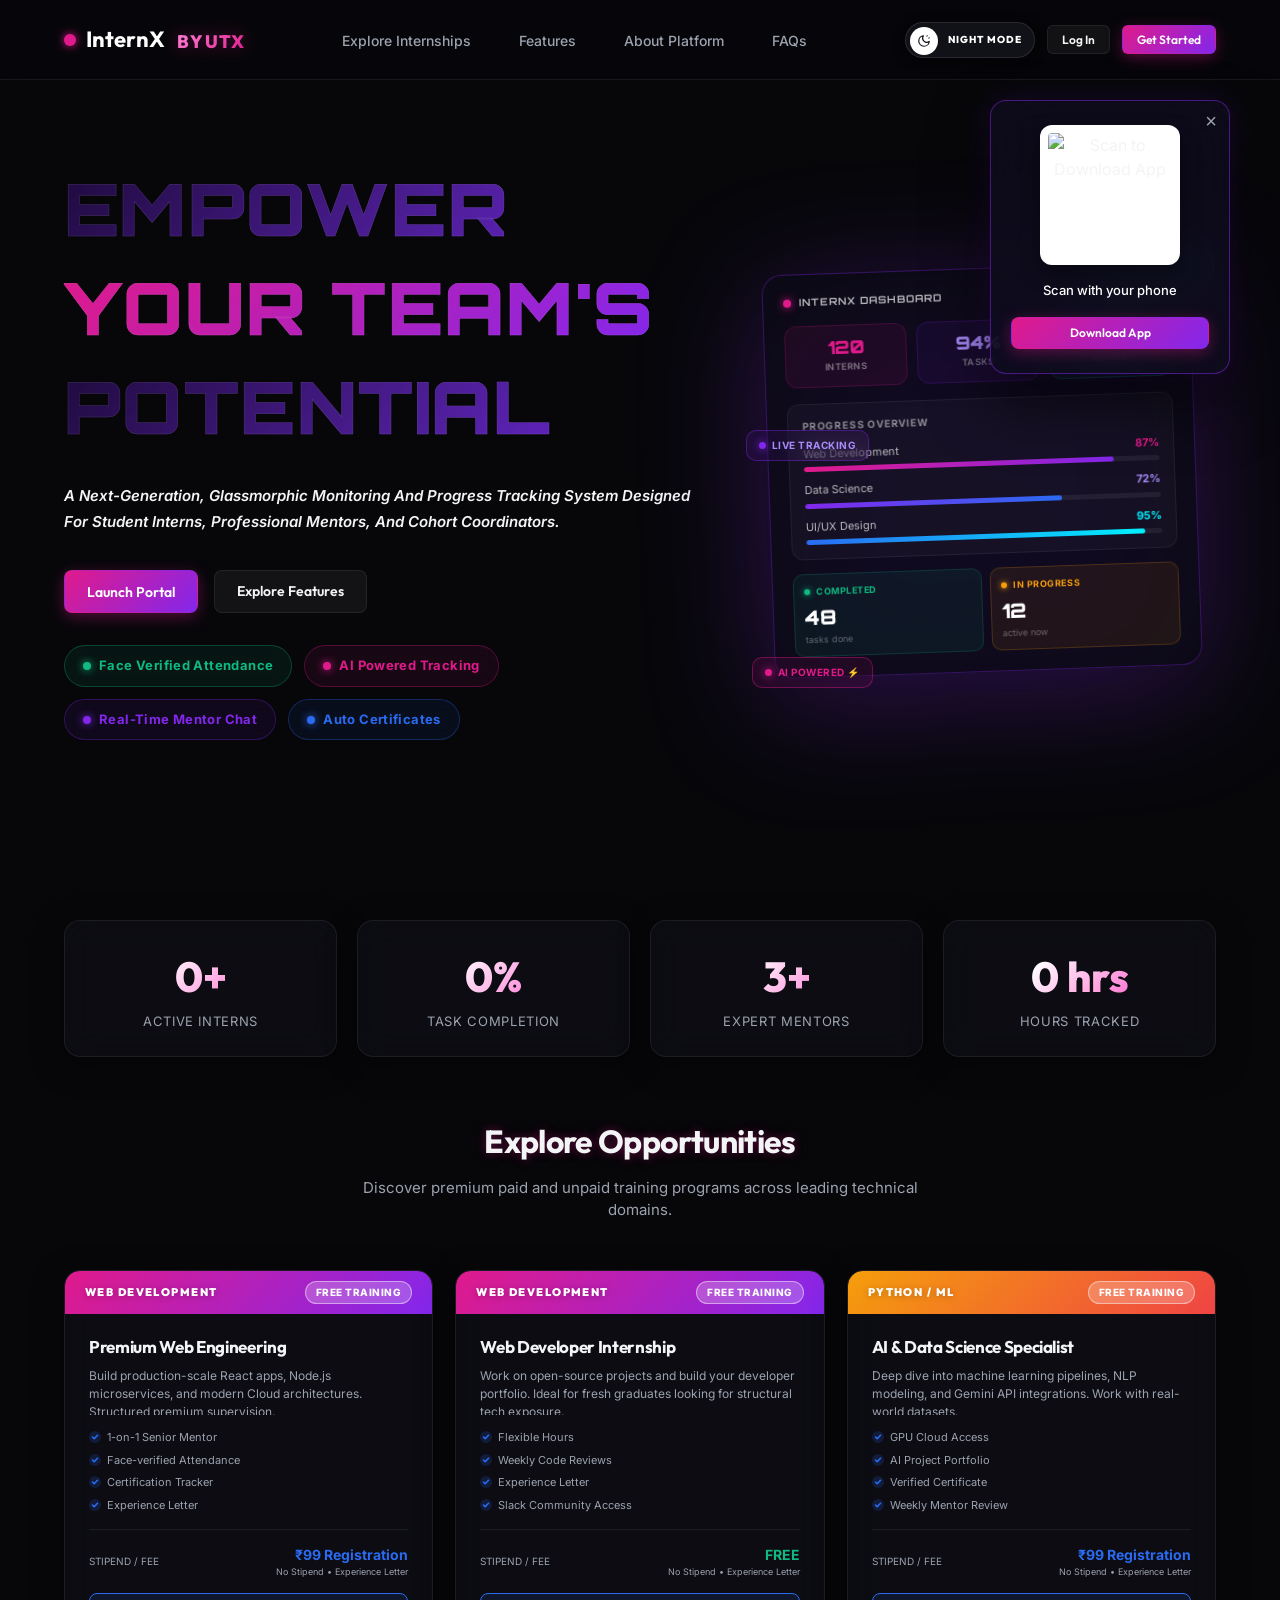
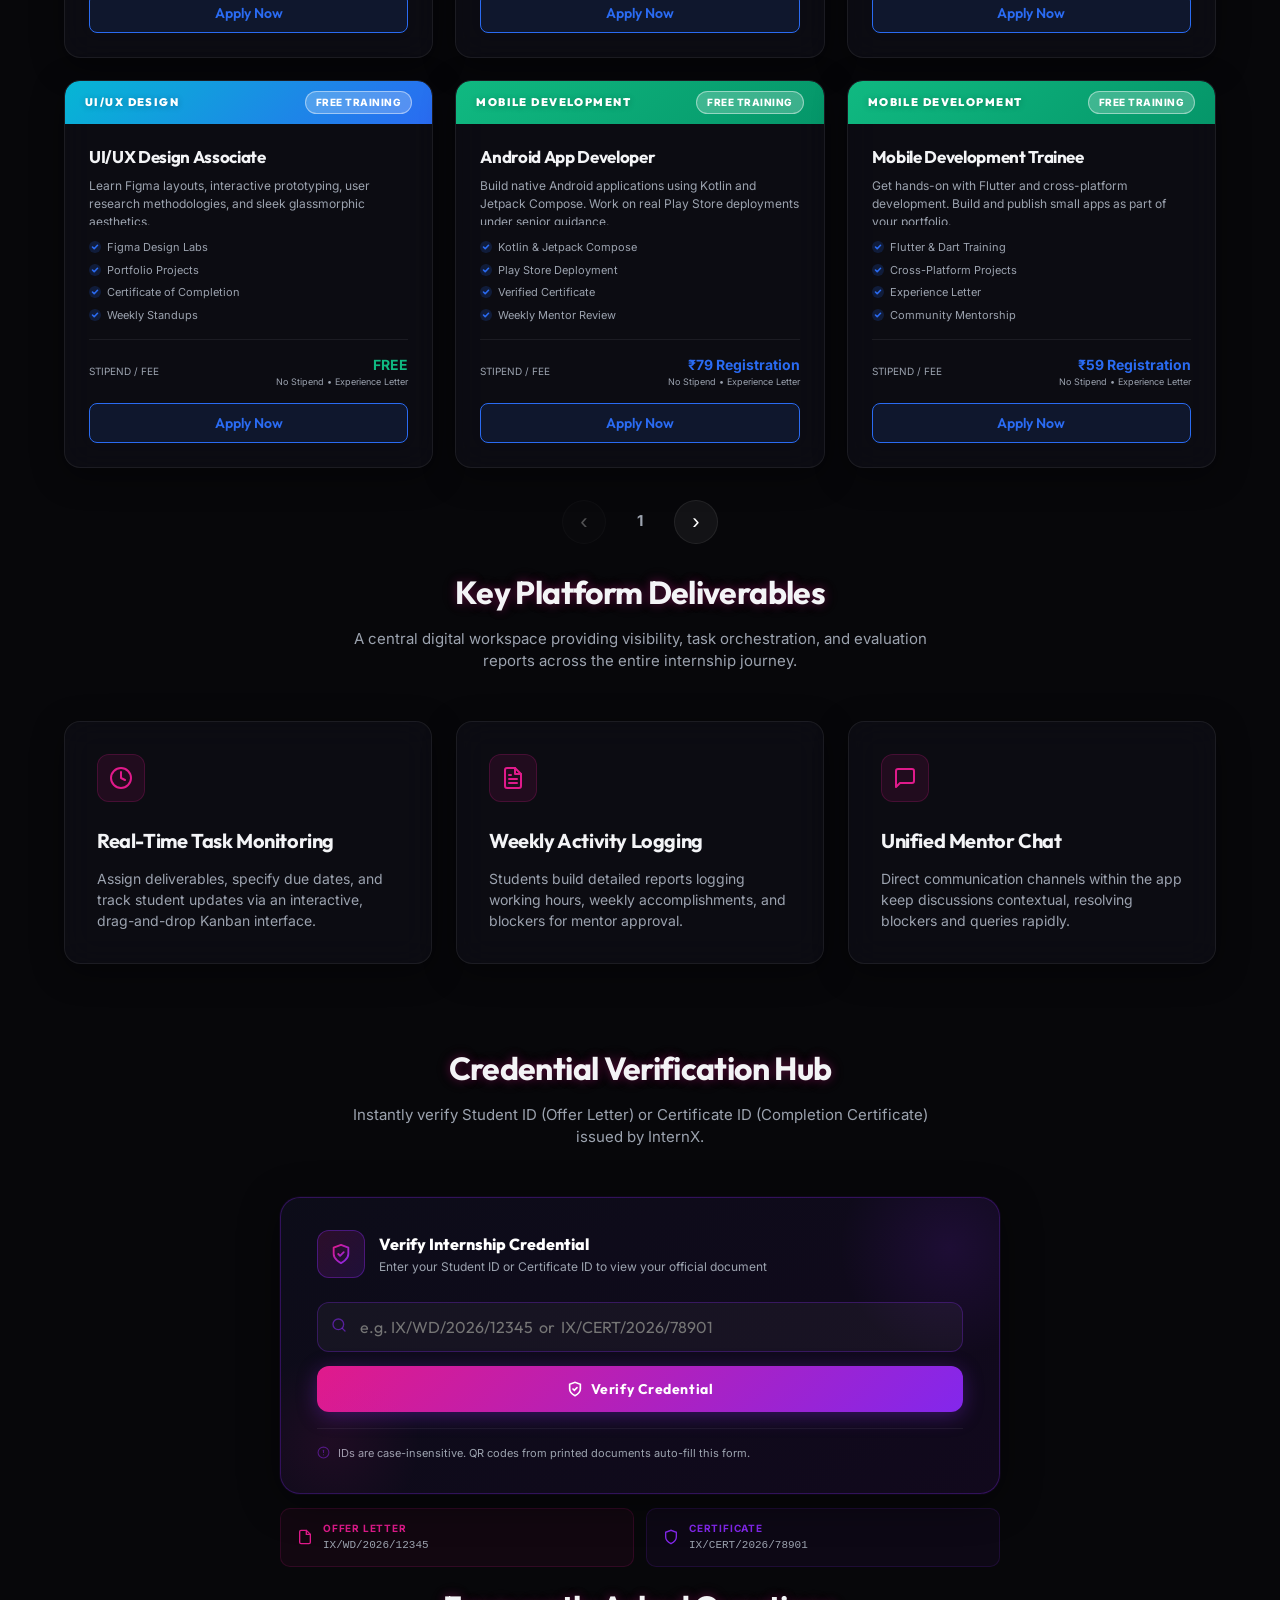
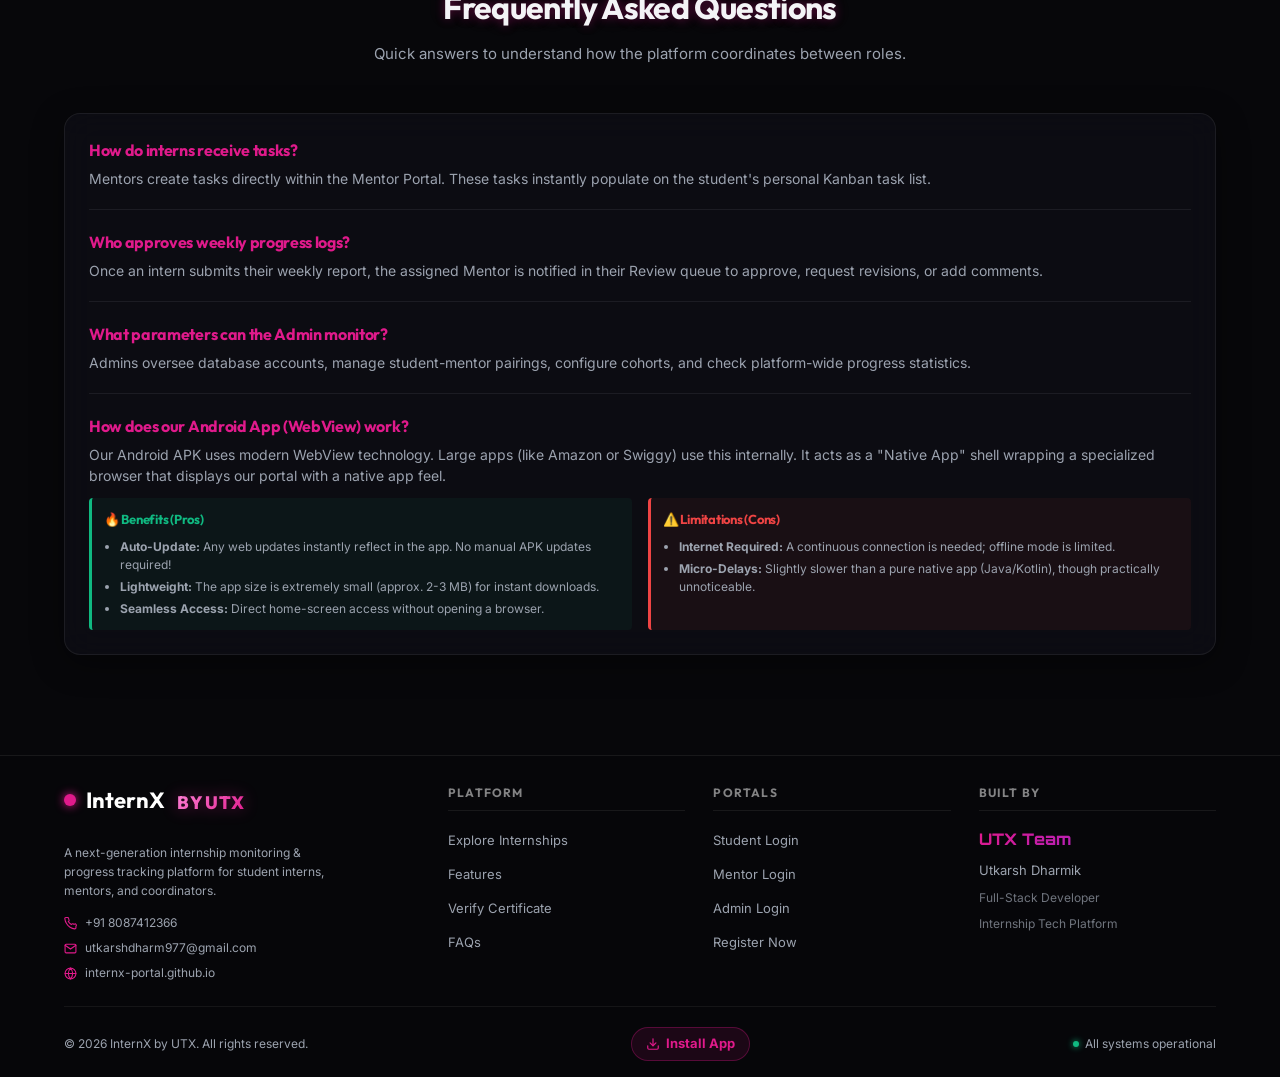
==== index.html @ c92a860a "fix: hide Supabase Connection Settings link on login page" ====
<!DOCTYPE html>
<html lang="en">
<head>
  <meta charset="UTF-8">
  <meta name="viewport" content="width=1200, user-scalable=yes">
  <title>InternX by UTX | Internship Monitoring & Progress Tracking System</title>
  <meta name="description" content="A premium glassmorphic portal for managing, tracking, and optimizing student internship progress.">
  <link rel="stylesheet" href="styles.css?v=24.0">
  
  <!-- PWA Setup -->
  <link rel="manifest" href="manifest.json">
  <meta name="theme-color" content="#e01a8b">
  <link rel="apple-touch-icon" href="new_logo.png">
  
  <!-- EmailJS Free Email Delivery SDK -->
  <script type="text/javascript" src="https://cdn.jsdelivr.net/npm/@emailjs/browser@4/dist/email.min.js"></script>
</head> 
<body>



  <!-- Background Glowing Blobs -->
  <div class="glow-bg">
    <div class="glow-blob blob-1"></div>
    <div class="glow-blob blob-2"></div>
    <div class="glow-blob blob-3"></div>
  </div>

  <!-- ==================== LANDING PAGE HEADER ==================== -->
  <header id="main-header">
    <div class="container nav-container">
      <nav>
        <a href="#" class="logo" id="home-logo" onclick="handleLogoSecretClick(); showLandingPage(); return false;">
          <div class="logo-dot"></div>
          <span>InternX <span class="logo-by">by UTX</span></span>
        </a>
        <ul class="nav-links">
          <li><a href="#explore">Explore Internships</a></li>
          <li><a href="#features">Features</a></li>
          <li><a href="#about">About Platform</a></li>
          <li><a href="#faqs">FAQs</a></li>
        </ul>
        <div class="nav-actions" style="display: flex; align-items: center; gap: 12px;">
          <button class="theme-toggle-btn theme-pill-btn" onclick="toggleTheme()" title="Toggle Theme" id="nav-theme-pill">
            <span class="theme-pill-track">
              <span class="theme-pill-knob">
                <svg class="pill-sun-icon" width="16" height="16" viewBox="0 0 24 24" fill="none" stroke="currentColor" stroke-width="2" stroke-linecap="round" stroke-linejoin="round"><circle cx="12" cy="12" r="5"/><line x1="12" y1="1" x2="12" y2="3"/><line x1="12" y1="21" x2="12" y2="23"/><line x1="4.22" y1="4.22" x2="5.64" y2="5.64"/><line x1="18.36" y1="18.36" x2="19.78" y2="19.78"/><line x1="1" y1="12" x2="3" y2="12"/><line x1="21" y1="12" x2="23" y2="12"/><line x1="4.22" y1="19.78" x2="5.64" y2="18.36"/><line x1="18.36" y1="5.64" x2="19.78" y2="4.22"/></svg>
                <svg class="pill-moon-icon" width="14" height="14" viewBox="0 0 24 24" fill="none" stroke="currentColor" stroke-width="2" stroke-linecap="round" stroke-linejoin="round"><path d="M21 12.79A9 9 0 1 1 11.21 3 7 7 0 0 0 21 12.79z"/><line x1="17" y1="4" x2="17.5" y2="2.5" stroke-width="1.5"/><line x1="20" y1="7" x2="21.5" y2="6.5" stroke-width="1.5"/></svg>
              </span>
              <span class="theme-pill-label">NIGHT MODE</span>
            </span>
          </button>
          <span id="supabase-status-badge-wrapper" style="display:none;">
            <span id="supabase-status-badge" class="supabase-status-badge fallback" onclick="handleSupabaseBadgeClick()" title="Cloud database status — click to retry sync">
              DB: Local Storage
            </span>
          </span>
          <button class="btn btn-secondary btn-sm" onclick="showAuthPage('login')">Log In</button>
          <button class="btn btn-primary btn-sm" onclick="showAuthPage('register')">Get Started</button>
        </div>
      </nav>
    </div>
  </header>

  <!-- ==================== LANDING PAGE ==================== -->
  <main id="landing-page" class="landing-section">
  <!-- ==================== STANDALONE APP DOWNLOAD POPUP ==================== -->
  <div id="app-download-popup" class="qr-code-popup standalone-popup">
    <button class="popup-close-btn" onclick="closeAppPopup()">&times;</button>
    <div id="popup-content-container">
      <!-- JS fills this based on device type -->
    </div>
  </div>
    <div class="container">
      <!-- Hero Section -->
      <section class="hero-grid">
        <div class="hero-content">
          <h1 style=" font-weight:900; line-height:1.35; margin-bottom:24px; font-family:'Orbitron',sans-serif; letter-spacing:0.02em; text-transform:uppercase; position:relative; -webkit-text-stroke:0.5px rgba(255,255,255,0.15);  padding-top:0;">
            <span id="hero-word1" style="display:block; margin-bottom:2px; opacity:0; transform:translateX(-40px) skewX(-4deg); transition:all 0.7s cubic-bezier(0.34,1.56,0.64,1);  ">Empower</span>
            <span id="hero-word2" style="display:block; margin-bottom:2px; opacity:0; transform:translateX(-40px) skewX(-4deg); transition:all 0.7s cubic-bezier(0.34,1.56,0.64,1) 0.18s;  ">Your Team's</span>
            <span id="hero-word3" style="display:block; opacity:0; transform:translateX(-40px) skewX(-4deg); transition:all 0.7s cubic-bezier(0.34,1.56,0.64,1) 0.36s;  ">Potential</span>
          </h1>
          <style>
            /* ===== NEON GLITCH KEYFRAMES ===== */
            @keyframes shimmerGrad{0%{background-position:0% center}100%{background-position:200% center}}
            @keyframes neonPulse{0%,100%{filter:drop-shadow(0 0 8px rgba(167,139,250,0.6)) drop-shadow(0 0 20px rgba(167,139,250,0.3))}50%{filter:drop-shadow(0 0 18px rgba(167,139,250,0.9)) drop-shadow(0 0 40px rgba(167,139,250,0.5))}}
            @keyframes neonPulsePink{0%,100%{filter:drop-shadow(0 0 8px rgba(224,26,139,0.7)) drop-shadow(0 0 22px rgba(224,26,139,0.4))}50%{filter:drop-shadow(0 0 22px rgba(224,26,139,1)) drop-shadow(0 0 50px rgba(224,26,139,0.6))}}
            @keyframes glitchSkew{0%,95%,100%{transform:skewX(0deg)}96%{transform:skewX(-3deg) translateX(3px)}97%{transform:skewX(3deg) translateX(-3px)}98%{transform:skewX(-1deg)}}
            .hero-cursor{display:inline-block;width:3px;height:0.8em;background:#00f0ff;border-radius:2px;margin-left:4px;vertical-align:middle;animation:cursorBlink 0.9s step-end infinite;box-shadow:0 0 8px #00f0ff;}
            @keyframes cursorBlink{0%,100%{opacity:1}50%{opacity:0}}

            /* DARK MODE */
            [data-theme="dark"] #hero-word1,
            [data-theme="dark"] #hero-word3 {
              background: linear-gradient(135deg, #00f0ff 0%, #a78bfa 50%, #ffffff 100%);
              -webkit-background-clip:text; background-clip:text; -webkit-text-fill-color:transparent;
              animation: neonPulse 3s ease-in-out infinite, glitchSkew 8s ease-in-out infinite;
            }
            [data-theme="dark"] #hero-word2 {
              background: linear-gradient(135deg, #e01a8b 0%, #c084fc 50%, #00f0ff 100%);
              -webkit-background-clip:text; background-clip:text; -webkit-text-fill-color:transparent;
              background-size:200% auto;
              animation: shimmerGrad 2.5s linear infinite, neonPulsePink 2.5s ease-in-out infinite, glitchSkew 8s ease-in-out infinite 0.4s;
            }

            /* LIGHT MODE */
            #hero-word1, #hero-word3 {
              background: linear-gradient(135deg,#1e0a3c 0%,#4c1d95 55%,#6d28d9 100%);
              -webkit-background-clip:text; background-clip:text; -webkit-text-fill-color:transparent;
              animation: glitchSkew 8s ease-in-out infinite;
            }
            #hero-word2 {
              background: linear-gradient(135deg,#e01a8b 0%,#8327ec 50%,#2a6bf2 100%);
              -webkit-background-clip:text; background-clip:text; -webkit-text-fill-color:transparent;
              background-size:200% auto;
              animation: shimmerGrad 2.5s linear infinite, glitchSkew 8s ease-in-out infinite 0.4s;
            }          
.attendance-row { cursor: pointer; transition: all 0.2s; }
.attendance-row.selected td { background-color: rgba(217, 4, 181, 0.15) !important; }
.attendance-row:hover td { background-color: rgba(217, 4, 181, 0.08) !important; }

html:not([data-theme="light"]) .theme-invert-icon { filter: invert(1) brightness(2); }
</style>


          <script>
            (function(){
              function revealHeroWords(){
                var w1=document.getElementById('hero-word1');
                var w2=document.getElementById('hero-word2');
                var w3=document.getElementById('hero-word3');
                if(!w1)return;
                setTimeout(function(){
                  w1.style.opacity='1';
                  w1.style.transform='translateX(0) skewX(0deg)';
                },120);
                setTimeout(function(){
                  w2.style.opacity='1';
                  w2.style.transform='translateX(0) skewX(0deg)';
                },320);
                setTimeout(function(){
                  w3.style.opacity='1';
                  w3.style.transform='translateX(0) skewX(0deg)';
                },520);
              }
              if(document.readyState==='loading'){document.addEventListener('DOMContentLoaded',revealHeroWords);}
              else{setTimeout(revealHeroWords,100);}
            })();
          </script>
          <p style="font-weight:600; font-style:italic; font-size:15px; line-height:1.7; margin-top:28px;">A Next-Generation, Glassmorphic Monitoring And Progress Tracking System Designed For Student Interns, Professional Mentors, And Cohort Coordinators.</p>
          <div class="hero-actions" style="margin-top:36px;">
            <button class="btn btn-primary" onclick="showAuthPage('register')">Launch Portal</button>
            <a href="#features" class="btn btn-secondary">Explore Features</a>
          </div>

          <!-- Feature highlight chips -->
          <div style="display:flex; flex-wrap:wrap; gap:12px; margin-top:32px;">
            <div style="display:flex;align-items:center;gap:8px;padding:10px 18px;background:rgba(16,185,129,0.08);border:1px solid rgba(16,185,129,0.3);border-radius:99px;backdrop-filter:blur(8px);animation:floatChip2 3s ease-in-out infinite;">
              <div style="width:8px;height:8px;border-radius:50%;background:#10b981;box-shadow:0 0 8px #10b981;flex-shrink:0;"></div>
              <span style="font-size:13px;font-weight:700;color:#10b981;letter-spacing:0.03em;">Face Verified Attendance</span>
            </div>
            <div style="display:flex;align-items:center;gap:8px;padding:10px 18px;background:rgba(224,26,139,0.08);border:1px solid rgba(224,26,139,0.3);border-radius:99px;backdrop-filter:blur(8px);animation:floatChip2 3.5s ease-in-out infinite 0.5s;">
              <div style="width:8px;height:8px;border-radius:50%;background:#e01a8b;box-shadow:0 0 8px #e01a8b;flex-shrink:0;"></div>
              <span style="font-size:13px;font-weight:700;color:#e01a8b;letter-spacing:0.03em;">AI Powered Tracking</span>
            </div>
            <div style="display:flex;align-items:center;gap:8px;padding:10px 18px;background:rgba(131,39,236,0.08);border:1px solid rgba(131,39,236,0.3);border-radius:99px;backdrop-filter:blur(8px);animation:floatChip2 4s ease-in-out infinite 1s;">
              <div style="width:8px;height:8px;border-radius:50%;background:#8327ec;box-shadow:0 0 8px #8327ec;flex-shrink:0;"></div>
              <span style="font-size:13px;font-weight:700;color:#8327ec;letter-spacing:0.03em;">Real-Time Mentor Chat</span>
            </div>
            <div style="display:flex;align-items:center;gap:8px;padding:10px 18px;background:rgba(42,107,242,0.08);border:1px solid rgba(42,107,242,0.3);border-radius:99px;backdrop-filter:blur(8px);animation:floatChip2 3.8s ease-in-out infinite 1.5s;">
              <div style="width:8px;height:8px;border-radius:50%;background:#2a6bf2;box-shadow:0 0 8px #2a6bf2;flex-shrink:0;"></div>
              <span style="font-size:13px;font-weight:700;color:#2a6bf2;letter-spacing:0.03em;">Auto Certificates</span>
            </div>
          </div>
          <style>
            @keyframes floatChip2{0%,100%{transform:translateY(0)}50%{transform:translateY(-4px)}}
          
.attendance-row { cursor: pointer; transition: all 0.2s; }
.attendance-row.selected td { background-color: rgba(217, 4, 181, 0.15) !important; }
.attendance-row:hover td { background-color: rgba(217, 4, 181, 0.08) !important; }

html:not([data-theme="light"]) .theme-invert-icon { filter: invert(1) brightness(2); }
</style>


        </div>
        <div class="hero-spline-container" style="display:flex;align-items:center;justify-content:center;padding:40px 20px;position:relative;overflow:visible;">
          <style>
            @keyframes heroFloat{0%,100%{transform:translateY(0) rotate(-2deg)}50%{transform:translateY(-14px) rotate(-2deg)}}
            @keyframes heroFloat2{0%,100%{transform:translateY(0)}50%{transform:translateY(-10px)}}
            @keyframes heroPulse{0%,100%{opacity:0.4;transform:scale(1)}50%{opacity:1;transform:scale(1.08)}}
            @keyframes dashBarGrow{from{width:0}to{width:var(--bar-w)}}
            @keyframes dashFadeUp{from{opacity:0;transform:translateY(16px)}to{opacity:1;transform:translateY(0)}}
            @keyframes dashPing{0%,100%{opacity:1;transform:scale(1)}50%{opacity:0.5;transform:scale(1.5)}}
            @keyframes dashCount{from{opacity:0;transform:scale(0.8)}to{opacity:1;transform:scale(1)}}
            @keyframes floatChip{0%,100%{transform:translateY(0)}50%{transform:translateY(-6px)}}
            @keyframes glowPulseCard{0%,100%{box-shadow:0 8px 40px rgba(131,39,236,0.25),0 2px 12px rgba(224,26,139,0.1)}50%{box-shadow:0 12px 60px rgba(131,39,236,0.45),0 4px 24px rgba(224,26,139,0.25)}}
            @keyframes progressAnim{from{width:0%}to{width:100%}}
          
.attendance-row { cursor: pointer; transition: all 0.2s; }
.attendance-row.selected td { background-color: rgba(217, 4, 181, 0.15) !important; }
.attendance-row:hover td { background-color: rgba(217, 4, 181, 0.08) !important; }

html:not([data-theme="light"]) .theme-invert-icon { filter: invert(1) brightness(2); }
</style>



          <!-- DASHBOARD MOCKUP -->
          <div style="position:relative;width:100%;max-width:480px;animation:heroFloat 5s ease-in-out infinite;filter:drop-shadow(0 20px 60px rgba(131,39,236,0.35));">

            <!-- Main Card -->
            <div style="
              background:rgba(12,10,22,0.82);
              border:1px solid rgba(131,39,236,0.35);
              border-radius:20px;
              padding:20px;
              backdrop-filter:blur(20px);
              animation:glowPulseCard 4s ease-in-out infinite;
              transform:rotate(-2deg);
            ">
              <!-- Top bar -->
              <div style="display:flex;align-items:center;justify-content:space-between;margin-bottom:16px;">
                <div style="display:flex;align-items:center;gap:8px;">
                  <div style="width:8px;height:8px;border-radius:50%;background:#e01a8b;box-shadow:0 0 8px #e01a8b;animation:dashPing 2s infinite;"></div>
                  <span style="font-family:'Orbitron',sans-serif;font-size:10px;font-weight:700;color:rgba(255,255,255,0.7);letter-spacing:0.1em;">INTERNX DASHBOARD</span>
                </div>
                <div style="display:flex;gap:5px;">
                  <div style="width:8px;height:8px;border-radius:50%;background:#ef4444;opacity:0.7;"></div>
                  <div style="width:8px;height:8px;border-radius:50%;background:#f59e0b;opacity:0.7;"></div>
                  <div style="width:8px;height:8px;border-radius:50%;background:#10b981;opacity:0.7;"></div>
                </div>
              </div>

              <!-- Stat row -->
              <div style="display:grid;grid-template-columns:repeat(3,1fr);gap:10px;margin-bottom:16px;">
                <div style="background:rgba(224,26,139,0.08);border:1px solid rgba(224,26,139,0.2);border-radius:12px;padding:12px 10px;text-align:center;animation:dashFadeUp 0.6s ease both;">
                  <div style="font-family:'Orbitron',sans-serif;font-size:18px;font-weight:900;color:#e01a8b;line-height:1;margin-bottom:4px;">120</div>
                  <div style="font-size:9px;color:rgba(255,255,255,0.45);font-weight:600;letter-spacing:0.05em;">INTERNS</div>
                </div>
                <div style="background:rgba(131,39,236,0.08);border:1px solid rgba(131,39,236,0.2);border-radius:12px;padding:12px 10px;text-align:center;animation:dashFadeUp 0.6s ease 0.1s both;">
                  <div style="font-family:'Orbitron',sans-serif;font-size:18px;font-weight:900;color:#a78bfa;line-height:1;margin-bottom:4px;">94%</div>
                  <div style="font-size:9px;color:rgba(255,255,255,0.45);font-weight:600;letter-spacing:0.05em;">TASKS</div>
                </div>
                <div style="background:rgba(0,240,255,0.06);border:1px solid rgba(0,240,255,0.18);border-radius:12px;padding:12px 10px;text-align:center;animation:dashFadeUp 0.6s ease 0.2s both;">
                  <div style="font-family:'Orbitron',sans-serif;font-size:18px;font-weight:900;color:#00f0ff;line-height:1;margin-bottom:4px;">4.8k</div>
                  <div style="font-size:9px;color:rgba(255,255,255,0.45);font-weight:600;letter-spacing:0.05em;">HOURS</div>
                </div>
              </div>

              <!-- Progress section -->
              <div style="background:rgba(255,255,255,0.03);border:1px solid rgba(255,255,255,0.06);border-radius:12px;padding:14px;margin-bottom:14px;animation:dashFadeUp 0.6s ease 0.3s both;">
                <div style="font-size:10px;font-weight:700;color:rgba(255,255,255,0.5);letter-spacing:0.08em;margin-bottom:12px;">PROGRESS OVERVIEW</div>

                <div style="margin-bottom:10px;">
                  <div style="display:flex;justify-content:space-between;margin-bottom:5px;">
                    <span style="font-size:11px;color:rgba(255,255,255,0.7);">Web Development</span>
                    <span style="font-size:11px;color:#e01a8b;font-weight:700;">87%</span>
                  </div>
                  <div style="height:5px;background:rgba(255,255,255,0.06);border-radius:99px;overflow:hidden;">
                    <div style="height:100%;width:87%;background:linear-gradient(90deg,#e01a8b,#8327ec);border-radius:99px;animation:dashBarGrow 1.2s ease 0.5s both;--bar-w:87%;"></div>
                  </div>
                </div>

                <div style="margin-bottom:10px;">
                  <div style="display:flex;justify-content:space-between;margin-bottom:5px;">
                    <span style="font-size:11px;color:rgba(255,255,255,0.7);">Data Science</span>
                    <span style="font-size:11px;color:#a78bfa;font-weight:700;">72%</span>
                  </div>
                  <div style="height:5px;background:rgba(255,255,255,0.06);border-radius:99px;overflow:hidden;">
                    <div style="height:100%;width:72%;background:linear-gradient(90deg,#8327ec,#2a6bf2);border-radius:99px;animation:dashBarGrow 1.2s ease 0.7s both;--bar-w:72%;"></div>
                  </div>
                </div>

                <div>
                  <div style="display:flex;justify-content:space-between;margin-bottom:5px;">
                    <span style="font-size:11px;color:rgba(255,255,255,0.7);">UI/UX Design</span>
                    <span style="font-size:11px;color:#00f0ff;font-weight:700;">95%</span>
                  </div>
                  <div style="height:5px;background:rgba(255,255,255,0.06);border-radius:99px;overflow:hidden;">
                    <div style="height:100%;width:95%;background:linear-gradient(90deg,#2a6bf2,#00f0ff);border-radius:99px;animation:dashBarGrow 1.2s ease 0.9s both;--bar-w:95%;"></div>
                  </div>
                </div>
              </div>

              <!-- Task cards row -->
              <div style="display:grid;grid-template-columns:1fr 1fr;gap:8px;animation:dashFadeUp 0.6s ease 0.4s both;">
                <div style="background:rgba(16,185,129,0.08);border:1px solid rgba(16,185,129,0.2);border-radius:10px;padding:10px;">
                  <div style="display:flex;align-items:center;gap:6px;margin-bottom:4px;">
                    <div style="width:6px;height:6px;border-radius:50%;background:#10b981;box-shadow:0 0 6px #10b981;"></div>
                    <span style="font-size:9px;color:#10b981;font-weight:700;letter-spacing:0.06em;">COMPLETED</span>
                  </div>
                  <div style="font-family:'Orbitron',sans-serif;font-size:20px;font-weight:900;color:#fff;">48</div>
                  <div style="font-size:9px;color:rgba(255,255,255,0.35);">tasks done</div>
                </div>
                <div style="background:rgba(245,158,11,0.08);border:1px solid rgba(245,158,11,0.2);border-radius:10px;padding:10px;">
                  <div style="display:flex;align-items:center;gap:6px;margin-bottom:4px;">
                    <div style="width:6px;height:6px;border-radius:50%;background:#f59e0b;box-shadow:0 0 6px #f59e0b;animation:dashPing 1.5s infinite;"></div>
                    <span style="font-size:9px;color:#f59e0b;font-weight:700;letter-spacing:0.06em;">IN PROGRESS</span>
                  </div>
                  <div style="font-family:'Orbitron',sans-serif;font-size:20px;font-weight:900;color:#fff;">12</div>
                  <div style="font-size:9px;color:rgba(255,255,255,0.35);">active now</div>
                </div>
              </div>
            </div>

            <!-- Floating chip 1 — top right -->
            <div style="position:absolute;top:-18px;right:-18px;background:rgba(0,240,255,0.1);border:1px solid rgba(0,240,255,0.4);border-radius:10px;padding:7px 12px;backdrop-filter:blur(12px);animation:floatChip 3s ease-in-out infinite;">
              <div style="display:flex;align-items:center;gap:6px;">
                <div style="width:7px;height:7px;border-radius:50%;background:#00f0ff;box-shadow:0 0 8px #00f0ff;animation:dashPing 1.8s infinite;"></div>
                <span style="font-size:10px;font-weight:700;color:#00f0ff;letter-spacing:0.05em;">FACE VERIFIED ✓</span>
              </div>
            </div>

            <!-- Floating chip 2 — bottom left -->
            <div style="position:absolute;bottom:-16px;left:-16px;background:rgba(224,26,139,0.1);border:1px solid rgba(224,26,139,0.4);border-radius:10px;padding:7px 12px;backdrop-filter:blur(12px);animation:floatChip 3.5s ease-in-out infinite 0.8s;">
              <div style="display:flex;align-items:center;gap:6px;">
                <div style="width:7px;height:7px;border-radius:50%;background:#e01a8b;box-shadow:0 0 8px #e01a8b;animation:dashPing 2s infinite;"></div>
                <span style="font-size:10px;font-weight:700;color:#e01a8b;letter-spacing:0.05em;">AI POWERED ⚡</span>
              </div>
            </div>

            <!-- Floating chip 3 — middle left -->
            <div style="position:absolute;top:40%;left:-22px;background:rgba(131,39,236,0.1);border:1px solid rgba(131,39,236,0.4);border-radius:10px;padding:7px 12px;backdrop-filter:blur(12px);animation:floatChip 4s ease-in-out infinite 1.4s;">
              <div style="display:flex;align-items:center;gap:6px;">
                <div style="width:7px;height:7px;border-radius:50%;background:#8327ec;box-shadow:0 0 8px #8327ec;"></div>
                <span style="font-size:10px;font-weight:700;color:#a78bfa;letter-spacing:0.05em;">LIVE TRACKING</span>
              </div>
            </div>

          </div>
        </div>
      </section>


      <!-- Stats Grid -->
      <section id="about" class="stats-grid">
        <div class="stat-card glass-panel">
          <div class="stat-value gradient-text" id="stat-count-students">120+</div>
          <div class="stat-label">Active Interns</div>
        </div>
        <div class="stat-card glass-panel">
          <div class="stat-value gradient-text" id="stat-count-tasks">94%</div>
          <div class="stat-label">Task Completion</div>
        </div>
        <div class="stat-card glass-panel">
          <div class="stat-value gradient-text" id="stat-count-mentors">45+</div>
          <div class="stat-label">Expert Mentors</div>
        </div>
        <div class="stat-card glass-panel">
          <div class="stat-value gradient-text" id="stat-count-hours">4.8k</div>
          <div class="stat-label">Hours Tracked</div>
        </div>
      </section>

      <!-- Explore Internships Section -->
      <section id="explore" class="mt-4">
        <h2 class="section-title neon-glow">Explore Opportunities</h2>
        <p class="section-subtitle">Discover premium paid and unpaid training programs across leading technical domains.</p>
        <div class="explore-grid" id="explore-internships-grid" style="display: grid; grid-template-columns: repeat(3, 1fr); gap: 22px; margin-top: 32px; margin-bottom: 8px;">
          <!-- Injected via JavaScript -->
        </div>
      </section>

      <!-- Features Section -->
      <section id="features" class="mt-4">
        <h2 class="section-title neon-glow">Key Platform Deliverables</h2>
        <p class="section-subtitle">A central digital workspace providing visibility, task orchestration, and evaluation reports across the entire internship journey.</p>
        
        <div class="features-grid">
          <div class="feature-card glass-panel">
            <div class="feature-icon">
              <svg width="24" height="24" viewBox="0 0 24 24" fill="none" stroke="currentColor" stroke-width="2" stroke-linecap="round" stroke-linejoin="round"><path d="M12 22c5.523 0 10-4.477 10-10S17.523 2 12 2 2 6.477 2 12s4.477 10 10 10z"></path><path d="M12 6v6l4 2"></path></svg>
            </div>
            <h3>Real-Time Task Monitoring</h3>
            <p>Assign deliverables, specify due dates, and track student updates via an interactive, drag-and-drop Kanban interface.</p>
          </div>
          <div class="feature-card glass-panel">
            <div class="feature-icon">
              <svg width="24" height="24" viewBox="0 0 24 24" fill="none" stroke="currentColor" stroke-width="2" stroke-linecap="round" stroke-linejoin="round"><path d="M14 2H6a2 2 0 0 0-2 2v16a2 2 0 0 0 2 2h12a2 2 0 0 0 2-2V8z"></path><polyline points="14 2 14 8 20 8"></polyline><line x1="16" y1="13" x2="8" y2="13"></line><line x1="16" y1="17" x2="8" y2="17"></line><polyline points="10 9 9 9 8 9"></polyline></svg>
            </div>
            <h3>Weekly Activity Logging</h3>
            <p>Students build detailed reports logging working hours, weekly accomplishments, and blockers for mentor approval.</p>
          </div>
          <div class="feature-card glass-panel">
            <div class="feature-icon">
              <svg width="24" height="24" viewBox="0 0 24 24" fill="none" stroke="currentColor" stroke-width="2" stroke-linecap="round" stroke-linejoin="round"><path d="M21 15a2 2 0 0 1-2 2H7l-4 4V5a2 2 0 0 1 2-2h14a2 2 0 0 1 2 2z"></path></svg>
            </div>
            <h3>Unified Mentor Chat</h3>
            <p>Direct communication channels within the app keep discussions contextual, resolving blockers and queries rapidly.</p>
          </div>
        </div>
      </section>

      <!-- Unified Verification Hub -->
      <section id="verification-hub" class="mt-4">
        <h2 class="section-title neon-glow">Credential Verification Hub</h2>
        <p class="section-subtitle">Instantly verify Student ID (Offer Letter) or Certificate ID (Completion Certificate) issued by InternX.</p>

        <!-- Main verification card -->
        <div style="max-width:720px; margin:0 auto;">

          <!-- Search panel -->
          <div class="verify-hub-card">
            <!-- Glow bg -->
            <div style="position:absolute;top:-60px;right:-60px;width:220px;height:220px;background:radial-gradient(circle,rgba(131,39,236,0.12) 0%,transparent 70%);pointer-events:none;"></div>
            <div style="position:absolute;bottom:-40px;left:-40px;width:180px;height:180px;background:radial-gradient(circle,rgba(224,26,139,0.08) 0%,transparent 70%);pointer-events:none;"></div>

            <!-- Header row -->
            <div style="display:flex;align-items:center;gap:14px;margin-bottom:24px;">
              <div class="verify-hub-icon">
                <svg width="22" height="22" viewBox="0 0 24 24" fill="none" stroke="url(#vhGrad)" stroke-width="2" stroke-linecap="round" stroke-linejoin="round">
                  <defs><linearGradient id="vhGrad" x1="0" y1="0" x2="1" y2="1"><stop offset="0%" stop-color="#e01a8b"/><stop offset="100%" stop-color="#8327ec"/></linearGradient></defs>
                  <path d="M12 22s8-4 8-10V5l-8-3-8 3v7c0 6 8 10 8 10z"/>
                  <polyline points="9 12 11 14 15 10"/>
                </svg>
              </div>
              <div>
                <div class="verify-hub-title">Verify Internship Credential</div>
                <div class="verify-hub-subtitle">Enter your Student ID or Certificate ID to view your official document</div>
              </div>
            </div>

            <!-- Input row -->
            <div style="position:relative;margin-bottom:14px;">
              <div style="position:absolute;left:14px;top:50%;transform:translateY(-50%);pointer-events:none;">
                <svg width="16" height="16" viewBox="0 0 24 24" fill="none" stroke="rgba(131,39,236,0.6)" stroke-width="2" stroke-linecap="round"><circle cx="11" cy="11" r="8"/><line x1="21" y1="21" x2="16.65" y2="16.65"/></svg>
              </div>
              <input type="text" id="public-verify-id-input"
                class="verify-hub-input"
                placeholder="e.g. IX/WD/2026/12345  or  IX/CERT/2026/78901"
                onkeydown="if(event.key==='Enter') handlePublicVerificationSearch()"
                oninput="resetVerificationResult()"
              >
            </div>

            <!-- Verify button -->
            <button onclick="handlePublicVerificationSearch()" style="
              width:100%; padding:14px; font-size:14px; font-weight:700;
              font-family:'Outfit',sans-serif; letter-spacing:0.04em;
              background:linear-gradient(135deg,#e01a8b 0%,#8327ec 100%);
              border:none; border-radius:12px; color:#fff; cursor:pointer;
              transition:all 0.2s; display:flex; align-items:center; justify-content:center; gap:8px;
              box-shadow: 0 4px 20px rgba(131,39,236,0.35);
            "
            onmouseover="this.style.opacity='0.9';this.style.transform='translateY(-1px)'"
            onmouseout="this.style.opacity='1';this.style.transform='translateY(0)'">
              <svg width="16" height="16" viewBox="0 0 24 24" fill="none" stroke="currentColor" stroke-width="2.5" stroke-linecap="round"><path d="M12 22s8-4 8-10V5l-8-3-8 3v7c0 6 8 10 8 10z"/><polyline points="9 12 11 14 15 10"/></svg>
              Verify Credential
            </button>

            <!-- Result panel — hidden by default -->
            <div id="verification-result-panel" style="display:none; margin-top:20px;"></div>

            <!-- Hint row -->
            <div class="verify-hub-hint-row">
              <svg width="13" height="13" viewBox="0 0 24 24" fill="none" stroke="rgba(131,39,236,0.5)" stroke-width="2" stroke-linecap="round"><circle cx="12" cy="12" r="10"/><line x1="12" y1="8" x2="12" y2="12"/><line x1="12" y1="16" x2="12.01" y2="16"/></svg>
              <span style="font-size:11px;color:var(--text-muted);">IDs are case-insensitive. QR codes from printed documents auto-fill this form.</span>
            </div>
          </div>

          <!-- Sample ID format guide -->
          <div style="display:grid;grid-template-columns:1fr 1fr;gap:12px;margin-top:14px;">
            <div class="verify-format-card offer">
              <svg width="16" height="16" viewBox="0 0 24 24" fill="none" stroke="#e01a8b" stroke-width="2" stroke-linecap="round"><path d="M14 2H6a2 2 0 0 0-2 2v16a2 2 0 0 0 2 2h12a2 2 0 0 0 2-2V8z"/><polyline points="14 2 14 8 20 8"/></svg>
              <div>
                <div style="font-size:10px;font-weight:700;text-transform:uppercase;letter-spacing:0.08em;color:#e01a8b;">Offer Letter</div>
                <div class="verify-format-id">IX/WD/2026/12345</div>
              </div>
            </div>
            <div class="verify-format-card cert">
              <svg width="16" height="16" viewBox="0 0 24 24" fill="none" stroke="#8327ec" stroke-width="2" stroke-linecap="round"><path d="M12 22s8-4 8-10V5l-8-3-8 3v7c0 6 8 10 8 10z"/></svg>
              <div>
                <div style="font-size:10px;font-weight:700;text-transform:uppercase;letter-spacing:0.08em;color:#8327ec;">Certificate</div>
                <div class="verify-format-id">IX/CERT/2026/78901</div>
              </div>
            </div>
          </div>

        </div>
      </section>

      <!-- FAQs -->
      <section id="faqs" class="mt-4">
        <h2 class="section-title neon-glow">Frequently Asked Questions</h2>
        <p class="section-subtitle">Quick answers to understand how the platform coordinates between roles.</p>
        <div class="glass-panel" style="padding: 24px; display: flex; flex-direction: column; gap: 20px;">
          <div>
            <h4 style="color: var(--primary-magenta); margin-bottom: 6px;">How do interns receive tasks?</h4>
            <p style="color: var(--text-muted); font-size: 14px;">Mentors create tasks directly within the Mentor Portal. These tasks instantly populate on the student's personal Kanban task list.</p>
          </div>
          <hr style="border: none; border-top: 1px solid var(--border-color);">
          <div>
            <h4 style="color: var(--primary-magenta); margin-bottom: 6px;">Who approves weekly progress logs?</h4>
            <p style="color: var(--text-muted); font-size: 14px;">Once an intern submits their weekly report, the assigned Mentor is notified in their Review queue to approve, request revisions, or add comments.</p>
          </div>
          <hr style="border: none; border-top: 1px solid var(--border-color);">
          <div>
            <h4 style="color: var(--primary-magenta); margin-bottom: 6px;">What parameters can the Admin monitor?</h4>
            <p style="color: var(--text-muted); font-size: 14px;">Admins oversee database accounts, manage student-mentor pairings, configure cohorts, and check platform-wide progress statistics.</p>
          </div>
          <hr style="border: none; border-top: 1px solid var(--border-color);">
          <div>
            <h4 style="color: var(--primary-magenta); margin-bottom: 6px;">How does our Android App (WebView) work?</h4>
            <p style="color: var(--text-muted); font-size: 14px; margin-bottom: 12px;">Our Android APK uses modern WebView technology. Large apps (like Amazon or Swiggy) use this internally. It acts as a "Native App" shell wrapping a specialized browser that displays our portal with a native app feel.</p>
            
            <div style="display: grid; grid-template-columns: 1fr 1fr; gap: 16px;">
              <div style="background: rgba(16, 185, 129, 0.05); border-left: 3px solid #10b981; padding: 12px; border-radius: 4px;">
                <h5 style="color: #10b981; font-size: 13px; margin-bottom: 8px;">🔥 Benefits (Pros)</h5>
                <ul style="color: var(--text-muted); font-size: 12px; padding-left: 16px; margin: 0;">
                  <li style="margin-bottom: 4px;"><strong>Auto-Update:</strong> Any web updates instantly reflect in the app. No manual APK updates required!</li>
                  <li style="margin-bottom: 4px;"><strong>Lightweight:</strong> The app size is extremely small (approx. 2-3 MB) for instant downloads.</li>
                  <li><strong>Seamless Access:</strong> Direct home-screen access without opening a browser.</li>
                </ul>
              </div>
              <div style="background: rgba(239, 68, 68, 0.05); border-left: 3px solid #ef4444; padding: 12px; border-radius: 4px;">
                <h5 style="color: #ef4444; font-size: 13px; margin-bottom: 8px;">⚠️ Limitations (Cons)</h5>
                <ul style="color: var(--text-muted); font-size: 12px; padding-left: 16px; margin: 0;">
                  <li style="margin-bottom: 4px;"><strong>Internet Required:</strong> A continuous connection is needed; offline mode is limited.</li>
                  <li><strong>Micro-Delays:</strong> Slightly slower than a pure native app (Java/Kotlin), though practically unnoticeable.</li>
                </ul>
              </div>
            </div>
          </div>
        </div>
      </section>
    </div>
  </main>

  <!-- ==================== FOOTER ==================== -->
  <footer style="
    background: rgba(7,7,10,0.95);
    border-top: 1px solid rgba(255,255,255,0.07);
    backdrop-filter: blur(20px);
    padding: 28px 0 16px 0;
    margin-top: 40px;
  " id="main-footer">
    <div class="container">
      <div style="display:grid; grid-template-columns: 1.5fr 1fr 1fr 1fr; gap:28px; margin-bottom:24px;">

        <!-- Brand col -->
        <div>
          <a href="#" class="logo" onclick="showLandingPage(); return false;" style="margin-bottom:16px; display:inline-flex;">
            <div class="logo-dot"></div>
            <span>InternX <span class="logo-by">by UTX</span></span>
          </a>
          <p style="color:var(--text-muted); font-size:12px; line-height:1.6; margin-top:10px; max-width:260px;">
            A next-generation internship monitoring & progress tracking platform for student interns, mentors, and coordinators.
          </p>
          <!-- Contact -->
          <div style="margin-top:14px; display:flex; flex-direction:column; gap:7px;">
            <a href="tel:8087412366" style="display:flex;align-items:center;gap:8px;color:var(--text-muted);text-decoration:none;font-size:12px;transition:color 0.2s;" onmouseover="this.style.color='#e01a8b'" onmouseout="this.style.color='var(--text-muted)'">
              <svg width="13" height="13" viewBox="0 0 24 24" fill="none" stroke="#e01a8b" stroke-width="2" stroke-linecap="round"><path d="M22 16.92v3a2 2 0 0 1-2.18 2 19.79 19.79 0 0 1-8.63-3.07A19.5 19.5 0 0 1 4.69 12 19.79 19.79 0 0 1 1.57 3.47 2 2 0 0 1 3.54 1h3a2 2 0 0 1 2 1.72c.127.96.361 1.903.7 2.81a2 2 0 0 1-.45 2.11L7.91 8.46a16 16 0 0 0 5.55 5.55l.86-.86a2 2 0 0 1 2.11-.45c.907.339 1.85.573 2.81.7A2 2 0 0 1 22 16.92z"/></svg>
              +91 8087412366
            </a>
            <a href="mailto:utkarshdharm977@gmail.com" style="display:flex;align-items:center;gap:8px;color:var(--text-muted);text-decoration:none;font-size:12px;transition:color 0.2s;" onmouseover="this.style.color='#e01a8b'" onmouseout="this.style.color='var(--text-muted)'">
              <svg width="13" height="13" viewBox="0 0 24 24" fill="none" stroke="#e01a8b" stroke-width="2" stroke-linecap="round"><path d="M4 4h16c1.1 0 2 .9 2 2v12c0 1.1-.9 2-2 2H4c-1.1 0-2-.9-2-2V6c0-1.1.9-2 2-2z"/><polyline points="22,6 12,13 2,6"/></svg>
              utkarshdharm977@gmail.com
            </a>
            <a href="https://djutkarshoffical-prog.github.io/internx-portal/" target="_blank" style="display:flex;align-items:center;gap:8px;color:var(--text-muted);text-decoration:none;font-size:12px;transition:color 0.2s;" onmouseover="this.style.color='#e01a8b'" onmouseout="this.style.color='var(--text-muted)'">
              <svg width="13" height="13" viewBox="0 0 24 24" fill="none" stroke="#e01a8b" stroke-width="2" stroke-linecap="round"><circle cx="12" cy="12" r="10"/><line x1="2" y1="12" x2="22" y2="12"/><path d="M12 2a15.3 15.3 0 0 1 4 10 15.3 15.3 0 0 1-4 10 15.3 15.3 0 0 1-4-10 15.3 15.3 0 0 1 4-10z"/></svg>
              internx-portal.github.io
            </a>
          </div>
        </div>

        <!-- Platform links -->
        <div>
          <h4 style="font-size:12px;font-weight:700;color:rgba(255,255,255,0.5);letter-spacing:0.1em;text-transform:uppercase;margin-bottom:16px;">Platform</h4>
          <ul style="list-style:none;display:flex;flex-direction:column;gap:10px;">
            <li><a href="#explore" style="color:var(--text-muted);text-decoration:none;font-size:13px;" onmouseover="this.style.color='#fff'" onmouseout="this.style.color='var(--text-muted)'">Explore Internships</a></li>
            <li><a href="#features" style="color:var(--text-muted);text-decoration:none;font-size:13px;" onmouseover="this.style.color='#fff'" onmouseout="this.style.color='var(--text-muted)'">Features</a></li>
            <li><a href="#verification-hub" style="color:var(--text-muted);text-decoration:none;font-size:13px;" onmouseover="this.style.color='#fff'" onmouseout="this.style.color='var(--text-muted)'">Verify Certificate</a></li>
            <li><a href="#faqs" style="color:var(--text-muted);text-decoration:none;font-size:13px;" onmouseover="this.style.color='#fff'" onmouseout="this.style.color='var(--text-muted)'">FAQs</a></li>
          </ul>
        </div>

        <!-- Portals -->
        <div>
          <h4 style="font-size:12px;font-weight:700;color:rgba(255,255,255,0.5);letter-spacing:0.1em;text-transform:uppercase;margin-bottom:16px;">Portals</h4>
          <ul style="list-style:none;display:flex;flex-direction:column;gap:10px;">
            <li><a href="#" onclick="showAuthPage('login');return false;" style="color:var(--text-muted);text-decoration:none;font-size:13px;" onmouseover="this.style.color='#fff'" onmouseout="this.style.color='var(--text-muted)'">Student Login</a></li>
            <li><a href="#" onclick="showAuthPage('login');return false;" style="color:var(--text-muted);text-decoration:none;font-size:13px;" onmouseover="this.style.color='#fff'" onmouseout="this.style.color='var(--text-muted)'">Mentor Login</a></li>
            <li><a href="#" onclick="showAuthPage('login');return false;" style="color:var(--text-muted);text-decoration:none;font-size:13px;" onmouseover="this.style.color='#fff'" onmouseout="this.style.color='var(--text-muted)'">Admin Login</a></li>
            <li><a href="#" onclick="showAuthPage('register');return false;" style="color:var(--text-muted);text-decoration:none;font-size:13px;" onmouseover="this.style.color='#fff'" onmouseout="this.style.color='var(--text-muted)'">Register Now</a></li>
          </ul>
        </div>

        <!-- Built by -->
        <div>
          <h4 style="font-size:12px;font-weight:700;color:rgba(255,255,255,0.5);letter-spacing:0.1em;text-transform:uppercase;margin-bottom:16px;">Built By</h4>
          <div style="display:flex;flex-direction:column;gap:8px;">
            <div style="font-size:16px;font-weight:800;font-family:'Orbitron',sans-serif;background:linear-gradient(135deg,#e01a8b,#8327ec);-webkit-background-clip:text;-webkit-text-fill-color:transparent;background-clip:text;">UTX Team</div>
            <div style="font-size:13px;color:var(--text-muted);line-height:1.7;">Utkarsh Dharmik</div>
            <div style="font-size:12px;color:var(--text-muted);opacity:0.7;">Full-Stack Developer</div>
            <div style="font-size:12px;color:var(--text-muted);opacity:0.7;">Internship Tech Platform</div>
          </div>
        </div>

      </div>

      <!-- Bottom bar -->
      <div style="border-top:1px solid rgba(255,255,255,0.06);padding-top:20px;display:flex;justify-content:space-between;align-items:center;flex-wrap:wrap;gap:12px;">
        <p style="font-size:12px;color:var(--text-muted);">© 2026 InternX by UTX. All rights reserved.</p>
        
        <a href="./app.apk" download="InternX_App.apk" style="display:flex;align-items:center;gap:6px;font-size:13px;color:var(--primary-magenta);font-weight:700;text-decoration:none;background:rgba(224, 26, 139, 0.1);padding:6px 14px;border-radius:20px;border:1px solid rgba(224, 26, 139, 0.3);transition:0.3s;" onmouseover="this.style.background='rgba(224, 26, 139, 0.2)';this.style.transform='translateY(-1px)'" onmouseout="this.style.background='rgba(224, 26, 139, 0.1)';this.style.transform='none'">
          <svg width="14" height="14" viewBox="0 0 24 24" fill="none" stroke="currentColor" stroke-width="2" stroke-linecap="round" stroke-linejoin="round"><path d="M21 15v4a2 2 0 0 1-2 2H5a2 2 0 0 1-2-2v-4"></path><polyline points="7 10 12 15 17 10"></polyline><line x1="12" y1="15" x2="12" y2="3"></line></svg>
          Install App
        </a>
        
        <div style="display:flex;align-items:center;gap:6px;">
          <div style="width:6px;height:6px;border-radius:50%;background:#10b981;box-shadow:0 0 6px #10b981;"></div>
          <span style="font-size:12px;color:var(--text-muted);">All systems operational</span>
        </div>
      </div>
    </div>
  </footer>

  <!-- ==================== AUTHENTICATION PAGE ==================== -->
  <section id="auth-page" class="auth-section hidden">
    <div class="auth-card glass-panel">
      <!-- Login View -->
      <div id="login-view">
        <div class="auth-header">
          <h2>Welcome Back</h2>
          <p>Login to your role workspace</p>
        </div>
        <form id="login-form" onsubmit="handleLoginSubmit(event)">
          <div class="form-group">
            <label for="login-email">Email Address</label>
            <input type="email" id="login-email" class="form-control" placeholder="name@internship.com" required autocomplete="username">
          </div>
          <div class="form-group">
            <label for="login-password">Password</label>
            <input type="password" id="login-password" class="form-control pwd-input" placeholder="ꄗ Passwords" required autocomplete="current-password">
            <span class="pwd-toggle" onclick="togglePasswordVisibility('login-password')">
              <svg class="eye-open" width="18" height="18" viewBox="0 0 24 24" fill="none" stroke="currentColor" stroke-width="2" stroke-linecap="round" stroke-linejoin="round"><path d="M1 12s4-8 11-8 11 8 11 8-4 8-11 8-11-8-11-8z"></path><circle cx="12" cy="12" r="3"></circle></svg>
              <svg class="eye-closed hidden" width="18" height="18" viewBox="0 0 24 24" fill="none" stroke="currentColor" stroke-width="2" stroke-linecap="round" stroke-linejoin="round"><path d="M17.94 17.94A10.07 10.07 0 0 1 12 20c-7 0-11-8-11-8a18.45 18.45 0 0 1 5.06-5.94M9.9 4.24A9.12 9.12 0 0 1 12 4c7 0 11 8 11 8a18.5 18.5 0 0 1-2.16 3.19m-6.72-1.07a3 3 0 1 1-4.24-4.24"></path><line x1="1" y1="1" x2="23" y2="23"></line></svg>
            </span>
          </div>
          <button type="submit" class="btn btn-primary" style="width: 100%; margin-top: 10px;">Sign In</button>
        </form>
        <div class="auth-footer" style="display: flex; flex-direction: column; align-items: center; gap: 8px;">
          <a href="#" onclick="openForgotPasswordModal(); return false;" style="font-size: 12px; color: var(--primary-magenta); text-decoration: underline; margin-bottom: 4px;">Forgot Password?</a>
          <p>Don't have an account? <a href="#" onclick="toggleAuthForms('register')">Register Now</a></p>
          <a href="#" onclick="openSupabaseConfigModal(); return false;" style="display: none; font-size: 11px; color: var(--text-muted); text-decoration: underline;">&#9881;&#65039; Supabase Connection Settings</a>
        </div>
      </div>

      <!-- Register View — Landscape 2-column layout -->
      <div id="register-view" class="hidden">

        <div style="text-align:center; margin-bottom:18px;">
          <h2 style="font-size:22px; font-family:'Outfit',sans-serif; background:linear-gradient(135deg,#e01a8b 0%,#8327ec 100%); -webkit-background-clip:text; -webkit-text-fill-color:transparent; background-clip:text; margin-bottom:4px;">Create Account</h2>
          <p style="font-size:12px; color:var(--text-muted);">Register as a student or mentor</p>
        </div>

        <div class="role-selector" style="margin-bottom:18px;">
          <div class="role-option active" id="role-student" onclick="setRegisterRole('student')">Student</div>
          <div class="role-option" id="role-mentor" onclick="setRegisterRole('mentor')">Mentor</div>
          <div class="role-option" id="role-admin" onclick="setRegisterRole('admin')">Admin</div>
        </div>

        <form id="register-form" onsubmit="handleRegisterSubmit(event)">
          <div style="display:grid; grid-template-columns:1fr 1fr; gap:24px; align-items:start;">

            <!-- LEFT COLUMN -->
            <div>
              <!-- Row 1: Full Name (full width) -->
              <div class="form-group" style="margin-bottom:12px;">
                <label for="reg-name">Full Name</label>
                <input type="text" id="reg-name" class="form-control" placeholder="E.g. Sneha Roy" required>
              </div>

              <!-- Row 2: Email (full width) -->
              <div class="form-group" style="margin-bottom:12px;">
                <label for="reg-email">Email Address</label>
                <input type="email" id="reg-email" class="form-control" placeholder="name@internship.com" required autocomplete="username">
              </div>

              <!-- Row 2.5: Email Verification OTP -->
              <div class="form-group" style="margin-bottom:12px; display:flex; gap:8px; align-items:flex-end;">
                <div style="flex: 1;">
                  <label for="reg-inline-otp">Email Verification OTP</label>
                  <input type="text" id="reg-inline-otp" class="form-control" placeholder="Enter OTP" maxlength="8" style="text-align:center; letter-spacing:4px;" required disabled>
                </div>
                <button type="button" class="btn btn-secondary" id="btn-send-inline-otp" onclick="sendInlineRegistrationOTP()" style="height: 42px; padding: 0 16px; font-size: 13px;">Send OTP</button>
              </div>

              <!-- Row 3: Domain + Duration side by side -->
              <div style="display:grid; grid-template-columns:1fr 1fr; gap:12px;">
                <div class="form-group" id="reg-domain-group" style="margin-bottom:12px;">
                  <label for="reg-domain">Technical Domain</label>
                  <select id="reg-domain" class="form-control" onchange="handleRegisterDomainChange(this.value)">
                    <option value="Web Development">Web Development</option>
                    <option value="Python Full Stack">Python Full Stack</option>
                    <option value="UI/UX Design">UI/UX Design</option>
                  </select>
                </div>
                <div class="form-group" id="reg-duration-group" style="margin-bottom:12px;">
                  <label for="reg-duration">Duration</label>
                  <select id="reg-duration" class="form-control">
                    <option value="1">1 Month</option>
                    <option value="3">3 Months</option>
                    <option value="6">6 Months</option>
                  </select>
                </div>
              </div>

              <!-- Row 4: Assigned Mentor + Program Tier side by side -->
              <div style="display:grid; grid-template-columns:1fr 1fr; gap:12px;">
                <div class="form-group" id="reg-mentor-group" style="margin-bottom:12px;">
                  <label for="reg-mentor-select">Assigned Mentor</label>
                  <select id="reg-mentor-select" class="form-control"></select>
                </div>
                <div class="form-group" id="reg-tier-group" style="margin-bottom:12px;">
                  <label for="reg-tier">Program Tier</label>
                  <select id="reg-tier" class="form-control" onchange="handleRegisterTierChange(this.value)">
                    <option value="unpaid">Standard (Free)</option>
                    <option value="paid">Premium (Paid)</option>
                  </select>
                  <div id="reg-tier-info" style="font-size:10px; margin-top:3px; color:var(--text-dark);">Experience letter & Certificate included.</div>
                </div>
              </div>

              <!-- Mentor-only fields -->
              <div class="form-group hidden" id="reg-title-group" style="margin-bottom:12px;">
                <label for="reg-title">Job Title</label>
                <input type="text" id="reg-title" class="form-control" placeholder="E.g. Engineering Lead">
              </div>
              <div class="form-group hidden" id="reg-mentor-domain-group" style="margin-bottom:12px;">
                <label for="reg-mentor-domain">Technical Domain</label>
                <select id="reg-mentor-domain" class="form-control">
                  <option value="Web Development">Web Development</option>
                  <option value="Python Full Stack">Python Full Stack</option>
                  <option value="UI/UX Design">UI/UX Design</option>
                </select>
              </div>

              <!-- Row 5: Password (full width) -->
              <div class="form-group" style="margin-bottom:12px; position:relative;">
                <label for="reg-password">Password</label>
                <input type="password" id="reg-password" class="form-control pwd-input" placeholder="Create secure password" required autocomplete="new-password">
                <span class="pwd-toggle" onclick="togglePasswordVisibility('reg-password')">
                  <svg class="eye-open" width="18" height="18" viewBox="0 0 24 24" fill="none" stroke="currentColor" stroke-width="2" stroke-linecap="round" stroke-linejoin="round"><path d="M1 12s4-8 11-8 11 8 11 8-4 8-11 8-11-8-11-8z"></path><circle cx="12" cy="12" r="3"></circle></svg>
                  <svg class="eye-closed hidden" width="18" height="18" viewBox="0 0 24 24" fill="none" stroke="currentColor" stroke-width="2" stroke-linecap="round" stroke-linejoin="round"><path d="M17.94 17.94A10.07 10.07 0 0 1 12 20c-7 0-11-8-11-8a18.45 18.45 0 0 1 5.06-5.94M9.9 4.24A9.12 9.12 0 0 1 12 4c7 0 11 8 11 8a18.5 18.5 0 0 1-2.16 3.19m-6.72-1.07a3 3 0 1 1-4.24-4.24"></path><line x1="1" y1="1" x2="23" y2="23"></line></svg>
                </span>
              </div>

              <!-- Payment Section — Razorpay Info Box -->
              <div id="reg-payment-section" style="display:none; margin-bottom:12px;">
                <div style="background:linear-gradient(135deg,rgba(224,26,139,0.08) 0%,rgba(131,39,236,0.08) 100%); border:1px solid rgba(224,26,139,0.25); border-radius:12px; padding:14px; text-align:center;">
                  <div style="font-size:13px; font-weight:700; color:var(--primary-magenta); margin-bottom:4px;">&#x1F4B3; Secure Payment via Razorpay</div>
                  <div style="font-size:11px; color:var(--text-muted);">Click <strong>Sign Up</strong> to open the payment popup. Accepts UPI, Cards &amp; Netbanking.</div>
                </div>
              </div>

              <button type="submit" class="btn btn-primary" style="width:100%; padding:12px; font-size:14px; font-weight:700; letter-spacing:0.04em;">Sign Up &#x2192;</button>
              <div style="display:flex; flex-direction:column; align-items:center; gap:6px; margin-top:10px;">
                <p style="font-size:12px; color:var(--text-muted);">Already have an account? <a href="#" onclick="toggleAuthForms('login')" style="color:var(--primary-magenta); font-weight:600;">Sign In</a></p>
              </div>
            </div>

            <!-- RIGHT COLUMN — face scan -->
            <div>
              <div style="text-align:center; margin-bottom:10px; padding:10px 12px; background:linear-gradient(135deg,rgba(224,26,139,0.08) 0%,rgba(131,39,236,0.08) 100%); border:1px solid rgba(224,26,139,0.2); border-radius:10px;">
                <div style="font-size:11px; font-weight:800; text-transform:uppercase; letter-spacing:0.1em; color:var(--primary-magenta);">&#x1F916; AI Face Attendance</div>
                <div style="font-size:10px; color:var(--text-muted); margin-top:2px;">Biometric enrollment for attendance tracking</div>
              </div>

              <div id="reg-face-scan-section">
                <div class="face-scan-container" style="height:290px;">
                  <video id="reg-webcam" class="face-scan-video" autoplay playsinline muted></video>
                  <div class="face-scan-overlay">
                    <div class="eye-scanner-laser"></div>
                    <div class="eye-scan-guide">
                      <div class="eye-target-box left-eye" id="reg-eye-left"><div class="reticle-label">L-EYE</div></div>
                      <div class="eye-target-box right-eye" id="reg-eye-right"><div class="reticle-label">R-EYE</div></div>
                    </div>
                  </div>
                  <div class="face-scan-bar"></div>
                  <div id="reg-face-captured-overlay" style="position:absolute;width:100%;height:100%;top:0;left:0;background:rgba(7,7,10,0.85);display:none;align-items:center;justify-content:center;flex-direction:column;gap:8px;z-index:10;">
                    <span style="color:var(--success);font-size:26px;">&#x2714;&#xFE0F;</span>
                    <span style="color:#fff;font-size:12px;font-weight:600;">Face Enrolled!</span>
                  </div>
                </div>
                <div style="display:flex; gap:8px; margin-top:8px;">
                  <button type="button" class="btn btn-secondary btn-sm" onclick="toggleRegWebcam()" id="reg-webcam-toggle-btn" style="flex:1; border-color:var(--primary-magenta); color:var(--primary-magenta); font-size:11px; cursor:pointer;">&#x1F4F7; Turn On Camera</button>
                  <button type="button" class="btn btn-primary btn-sm" onclick="captureRegistrationFace()" id="reg-capture-btn" style="flex:1; display:none; font-size:11px; cursor:pointer;">&#x1F4F8; Capture Face</button>
                </div>

                <input type="hidden" id="reg-face-data">
                <div id="reg-face-status" style="font-size:10px; margin-top:6px; text-align:center; color:var(--text-dark);">Please turn on your camera and center your face.</div>
              </div>


            </div>

          </div><!-- end 2-col grid -->
        </form>
      </div><!-- end register-view -->
      <!-- ===== PAYMENT PAGE (Step 2 after face capture) — handled by Razorpay popup ===== -->
      <div id="reg-payment-page" class="hidden"></div>
    </div>
  </section>

  <!-- ==================== PORTALS DASHBOARD LAYOUT ==================== -->
  <section id="portal-page" class="portal-layout hidden">
    <!-- Sidebar -->
    <aside class="portal-sidebar">
      <div style="display: flex; flex-direction: column; gap: 12px; margin-bottom: 8px;">
        <a href="#" class="logo" id="portal-logo-link" style="margin: 0;" onclick="handleLogoSecretClick(); return false;">
          <div class="logo-dot"></div>
          <span>InternX <span class="logo-by">by UTX</span></span>
        </a>
      </div>
      <!-- Supabase badge 🟢 hidden by default, revealed by 7-click easter egg on logo -->
      <div id="supabase-sidebar-wrapper" style="padding: 0 16px 14px 16px; border-bottom: 1px solid var(--border-color); margin-bottom: 16px; display: none; justify-content: center;">
        <span id="supabase-status-badge-sidebar" class="supabase-status-badge fallback" onclick="handleSupabaseBadgeClick()" title="Cloud database status — click to retry sync" style="width: 100%; text-align: center; display: block;">
          DB: Local Storage (Fallback)
        </span>
      </div>

      <!-- Student Menu -->
      <ul class="sidebar-menu" id="student-menu">
        <li><a href="#" class="active" onclick="switchTab('student', 'dash')">
          <svg width="18" height="18" viewBox="0 0 24 24" fill="none" stroke="currentColor" stroke-width="2"><rect x="3" y="3" width="7" height="9"></rect><rect x="14" y="3" width="7" height="5"></rect><rect x="14" y="12" width="7" height="9"></rect><rect x="3" y="16" width="7" height="5"></rect></svg>
          <span>Dashboard</span>
        </a></li>
        <li><a href="#" onclick="switchTab('student', 'tasks')">
          <svg width="18" height="18" viewBox="0 0 24 24" fill="none" stroke="currentColor" stroke-width="2"><path d="M14 2H6a2 2 0 0 0-2 2v16a2 2 0 0 0 2 2h12a2 2 0 0 0 2-2V8z"></path><polyline points="14 2 14 8 20 8"></polyline><line x1="9" y1="15" x2="15" y2="15"></line><line x1="9" y1="19" x2="15" y2="19"></line><line x1="9" y1="11" x2="10" y2="11"></line></svg>
          <span>Tasks Board</span>
        </a></li>
        <li><a href="#" onclick="switchTab('student', 'logs')">
          <svg width="18" height="18" viewBox="0 0 24 24" fill="none" stroke="currentColor" stroke-width="2"><path d="M12 20h9"></path><path d="M16.5 3.5a2.121 2.121 0 0 1 3 3L7 19l-4 1 1-4L16.5 3.5z"></path></svg>
          <span>Weekly Logs</span>
        </a></li>
        <li><a href="#" onclick="switchTab('student', 'quiz')">
          <svg width="18" height="18" viewBox="0 0 24 24" fill="none" stroke="currentColor" stroke-width="2"><path d="M9 11l3 3L22 4"></path><path d="M21 12v7a2 2 0 0 1-2 2H5a2 2 0 0 1-2-2V5a2 2 0 0 1 2-2h11"></path></svg>
          <span>Daily Quiz</span>
        </a></li>
        <li><a href="#" onclick="switchTab('student', 'chat')">
          <svg width="18" height="18" viewBox="0 0 24 24" fill="none" stroke="currentColor" stroke-width="2"><path d="M21 15a2 2 0 0 1-2 2H7l-4 4V5a2 2 0 0 1 2-2h14a2 2 0 0 1 2 2z"></path></svg>
          <span>Mentor Chat</span>
        </a></li>
        <li><a href="#" onclick="switchTab('student', 'skills')">
          <svg width="18" height="18" viewBox="0 0 24 24" fill="none" stroke="currentColor" stroke-width="2"><path d="M12 2L2 7l10 5 10-5-10-5z"></path><path d="M2 17l10 5 10-5"></path><path d="M2 12l10 5 10-5"></path></svg>
          <span>Skills & Resources</span>
        </a></li>
        <li><a href="#" onclick="switchTab('student', 'payments')">
          <svg width="18" height="18" viewBox="0 0 24 24" fill="none" stroke="currentColor" stroke-width="2"><line x1="12" y1="1" x2="12" y2="23"></line><path d="M17 5H9.5a3.5 3.5 0 0 0 0 7h5a3.5 3.5 0 0 1 0 7H6"></path></svg>
          <span>Stipend & Earnings</span>
        </a></li>
        <li><a href="#" onclick="switchTab('student', 'groupcall')">
          <svg width="18" height="18" viewBox="0 0 24 24" fill="none" stroke="currentColor" stroke-width="2"><path d="M15 10l4.553-2.069A1 1 0 0 1 21 8.82v6.361a1 1 0 0 1-1.447.89L15 14M3 8a2 2 0 0 1 2-2h8a2 2 0 0 1 2 2v8a2 2 0 0 1-2 2H5a2 2 0 0 1-2-2V8z"/></svg>
          <span>Group Calls</span>
          <span id="student-groupcall-badge" style="display:none; background:var(--primary-magenta); color:#fff; font-size:9px; font-weight:800; padding:1px 5px; border-radius:8px; margin-left:auto;">NEW</span>
        </a></li>
      </ul>

      <!-- Mentor Menu -->
      <ul class="sidebar-menu hidden" id="mentor-menu">
        <li><a href="#" class="active" onclick="switchTab('mentor', 'dash')">
          <svg width="18" height="18" viewBox="0 0 24 24" fill="none" stroke="currentColor" stroke-width="2"><path d="M17 21v-2a4 4 0 0 0-4-4H5a4 4 0 0 0-4 4v2"></path><circle cx="9" cy="7" r="4"></circle><path d="M23 21v-2a4 4 0 0 0-3-3.87"></path><path d="M16 3.13a4 4 0 0 1 0 7.75"></path></svg>
          <span>My Interns</span>
        </a></li>
        <li><a href="#" onclick="switchTab('mentor', 'tasks')">
          <svg width="18" height="18" viewBox="0 0 24 24" fill="none" stroke="currentColor" stroke-width="2"><circle cx="12" cy="12" r="10"></circle><line x1="12" y1="8" x2="12" y2="16"></line><line x1="8" y1="12" x2="16" y2="12"></line></svg>
          <span>Manage Tasks</span>
        </a></li>
        <li><a href="#" onclick="switchTab('mentor', 'reviews')">
          <svg width="18" height="18" viewBox="0 0 24 24" fill="none" stroke="currentColor" stroke-width="2"><path d="M14 2H6a2 2 0 0 0-2 2v16a2 2 0 0 0 2 2h12a2 2 0 0 0 2-2V8z"></path><polyline points="14 2 14 8 20 8"></polyline><path d="m9 15 2 2 4-4"></path></svg>
          <span>Reviews Log</span>
        </a></li>
        <li><a href="#" onclick="switchTab('mentor', 'chat')">
          <svg width="18" height="18" viewBox="0 0 24 24" fill="none" stroke="currentColor" stroke-width="2"><path d="M21 15a2 2 0 0 1-2 2H7l-4 4V5a2 2 0 0 1 2-2h14a2 2 0 0 1 2 2z"></path></svg>
          <span>Intern Chat</span>
        </a></li>
        <li><a href="#" onclick="switchTab('mentor', 'attendance')">
          <svg width="18" height="18" viewBox="0 0 24 24" fill="none" stroke="currentColor" stroke-width="2"><rect x="3" y="4" width="18" height="18" rx="2" ry="2"></rect><line x1="16" y1="2" x2="16" y2="6"></line><line x1="8" y1="2" x2="8" y2="6"></line><line x1="3" y1="10" x2="21" y2="10"></line></svg>
          <span>Attendance</span>
        </a></li>
        <li><a href="#" onclick="switchTab('mentor', 'payments')">
          <svg width="18" height="18" viewBox="0 0 24 24" fill="none" stroke="currentColor" stroke-width="2"><line x1="12" y1="1" x2="12" y2="23"></line><path d="M17 5H9.5a3.5 3.5 0 0 0 0 7h5a3.5 3.5 0 0 1 0 7H6"></path></svg>
          <span>Stipend & Payouts</span>
        </a></li>
        <li><a href="#" onclick="switchTab('mentor', 'groupcall')">
          <svg width="18" height="18" viewBox="0 0 24 24" fill="none" stroke="currentColor" stroke-width="2"><path d="M15 10l4.553-2.069A1 1 0 0 1 21 8.82v6.361a1 1 0 0 1-1.447.89L15 14M3 8a2 2 0 0 1 2-2h8a2 2 0 0 1 2 2v8a2 2 0 0 1-2 2H5a2 2 0 0 1-2-2V8z"/></svg>
          <span>Group Calls</span>
        </a></li>
      </ul>

      <!-- Admin Menu -->
      <ul class="sidebar-menu hidden" id="admin-menu">
        <li><a href="#" class="active" onclick="switchTab('admin', 'dash')">
          <svg width="18" height="18" viewBox="0 0 24 24" fill="none" stroke="currentColor" stroke-width="2"><line x1="18" y1="20" x2="18" y2="10"></line><line x1="12" y1="20" x2="12" y2="4"></line><line x1="6" y1="20" x2="6" y2="14"></line></svg>
          <span>Platform Metrics</span>
        </a></li>
        <li><a href="#" onclick="switchTab('admin', 'users')">
          <svg width="18" height="18" viewBox="0 0 24 24" fill="none" stroke="currentColor" stroke-width="2"><path d="M16 21v-2a4 4 0 0 0-4-4H5a4 4 0 0 0-4 4v2"></path><circle cx="9" cy="7" r="4"></circle><line x1="19" y1="8" x2="19" y2="14"></line><line x1="22" y1="11" x2="16" y2="11"></line></svg>
          <span>User Accounts</span>
        </a></li>
        <li><a href="#" onclick="switchTab('admin', 'relations')">
          <svg width="18" height="18" viewBox="0 0 24 24" fill="none" stroke="currentColor" stroke-width="2"><path d="M13.828 10.172a4 4 0 0 0-5.656 0l-4 4a4 4 0 1 0 5.656 5.656l1.102-1.101"></path><path d="M10.172 13.828a4 4 0 0 0 5.656 0l4-4a4 4 0 1 0-5.656-5.656l-1.1 1.1"></path></svg>
          <span>Assign Pairings</span>
        </a></li>
        <li><a href="#" onclick="switchTab('admin', 'listings')">
          <svg width="18" height="18" viewBox="0 0 24 24" fill="none" stroke="currentColor" stroke-width="2"><rect x="3" y="3" width="7" height="7" rx="1"/><rect x="14" y="3" width="7" height="7" rx="1"/><rect x="3" y="14" width="7" height="7" rx="1"/><path d="M17 17h4m-2-2v4"/></svg>
          <span>Manage Listings</span>
        </a></li>
      </ul>

      <!-- Sidebar User Profile Info (Clickable for editing profile) -->
      <div class="sidebar-user" style="cursor: pointer; transition: background var(--transition-fast); border-radius: 12px; padding: 12px 10px;" title="Edit Profile Details">
        <img src="" alt="Avatar" class="user-avatar" id="sidebar-avatar" style="cursor: pointer;" onclick="event.stopPropagation(); var s=this.src; if(s && s.indexOf(window.location.href)<0 && s.length>10) openChatImageLightbox(s);">
        <div class="user-info" style="pointer-events:none;">
          <div class="user-name" id="sidebar-name" style="display: flex; align-items: center; gap: 4px;">User Name <span style="font-size: 10px; opacity: 0.5;">▼</span></div>
          <div class="user-role" id="sidebar-role">Role</div>
        </div>
        <div class="logout-btn" onclick="handleLogout(); event.stopPropagation();" title="Log out" style="padding: 4px;">
          <svg width="18" height="18" viewBox="0 0 24 24" fill="none" stroke="currentColor" stroke-width="2"><path d="M9 21H5a2 2 0 0 1-2-2V5a2 2 0 0 1 2-2h4"></path><polyline points="16 17 21 12 16 7"></polyline><line x1="21" y1="12" x2="9" y2="12"></line></svg>
        </div>
      </div>
    </aside>

    <!-- Content Workspace -->
    <div class="portal-content">
      
      <!-- ==================== STUDENT PORTAL VIEWS ==================== -->
      <div id="student-workspace" class="hidden" style="position: relative; min-height: calc(100vh - 80px);">
        
        <div id="student-daily-lock-overlay" style="position: fixed; top: 0; left: 0; width: 100vw; height: 100vh; z-index: 9999; display: flex; align-items: center; justify-content: center; background-color: rgba(0,0,0,0.7); backdrop-filter: blur(12px); overflow: hidden;">
          <div class="glass-panel" style="width: 100%; max-width: 520px; padding: 40px; display: flex; flex-direction: column; align-items: center; justify-content: center; text-align: center; border-radius: 24px; box-shadow: 0 25px 50px -12px rgba(0, 0, 0, 0.5); max-height: 90vh; overflow-y: auto; background: var(--bg-card); border: 1px solid var(--border-color);">
            <h2 style="color: var(--primary-magenta); font-size: 32px; margin-bottom: 8px; font-family: 'Outfit', sans-serif;"><span style="display:inline-flex;align-items:center;gap:14px;justify-content:center;">
<svg width="52" height="52" viewBox="0 0 52 52" fill="none" xmlns="http://www.w3.org/2000/svg" style="flex-shrink:0;filter:drop-shadow(0 0 8px rgba(224,26,139,0.6));">
  <defs>
    <linearGradient id="scanGrad" x1="0" y1="0" x2="0" y2="1">
      <stop offset="0%" stop-color="#e01a8b" stop-opacity="0"/>
      <stop offset="50%" stop-color="#e01a8b" stop-opacity="0.9"/>
      <stop offset="100%" stop-color="#e01a8b" stop-opacity="0"/>
    </linearGradient>
  </defs>
  <style>
    .fs-scan{animation:fsScan 2.5s cubic-bezier(0.4,0,0.6,1) infinite;}
    @keyframes fsScan{0%{transform:translateY(0px);opacity:0}10%{opacity:1}80%{opacity:1}100%{transform:translateY(24px);opacity:0}}
    .fs-corner{animation:fsCorner 2.5s ease-in-out infinite;}
    @keyframes fsCorner{0%,100%{opacity:1;stroke-width:2}50%{opacity:0.35;stroke-width:1.2}}
    .fs-corner2{animation:fsCorner 2.5s ease-in-out infinite 0.6s;}
    .fs-corner3{animation:fsCorner 2.5s ease-in-out infinite 1.2s;}
    .fs-corner4{animation:fsCorner 2.5s ease-in-out infinite 1.8s;}
    .fs-glow{animation:fsGlow 2.5s ease-in-out infinite;}
    @keyframes fsGlow{0%,100%{opacity:0.15}50%{opacity:0.35}}
    .fs-dot{animation:fsDot 2.5s ease-in-out infinite;}
    @keyframes fsDot{0%,100%{opacity:0.9}50%{opacity:0.2}}
  
.attendance-row { cursor: pointer; transition: all 0.2s; }
.attendance-row.selected td { background-color: rgba(217, 4, 181, 0.15) !important; }
.attendance-row:hover td { background-color: rgba(217, 4, 181, 0.08) !important; }

html:not([data-theme="light"]) .theme-invert-icon { filter: invert(1) brightness(2); }
</style>


  <!-- Face glow bg -->
  <rect x="13" y="9" width="26" height="31" rx="9" fill="rgba(224,26,139,0.1)" class="fs-glow"/>
  <!-- Face outline -->
  <rect x="13" y="9" width="26" height="31" rx="9" fill="none" stroke="#e01a8b" stroke-width="1.4"/>
  <!-- Eyes -->
  <ellipse cx="20.5" cy="21" rx="2.8" ry="3" fill="none" stroke="#e01a8b" stroke-width="1.2"/>
  <ellipse cx="31.5" cy="21" rx="2.8" ry="3" fill="none" stroke="#e01a8b" stroke-width="1.2"/>
  <circle cx="20.5" cy="21" r="1.3" fill="#e01a8b" class="fs-dot"/>
  <circle cx="31.5" cy="21" r="1.3" fill="#e01a8b" class="fs-dot" style="animation-delay:0.4s"/>
  <!-- Nose -->
  <path d="M26 24 L24.5 28.5 L27.5 28.5" fill="none" stroke="rgba(224,26,139,0.55)" stroke-width="1" stroke-linecap="round" stroke-linejoin="round"/>
  <!-- Mouth -->
  <path d="M21.5 31.5 Q26 35 30.5 31.5" fill="none" stroke="#e01a8b" stroke-width="1.3" stroke-linecap="round"/>
  <!-- Smooth scan line with gradient -->
  <rect x="13" y="9" width="26" height="5" rx="1" fill="url(#scanGrad)" class="fs-scan"/>
  <!-- Corner TL -->
  <path d="M3 15 L3 3 L15 3" fill="none" stroke="#e01a8b" stroke-linecap="round" stroke-linejoin="round" class="fs-corner"/>
  <!-- Corner TR -->
  <path d="M49 15 L49 3 L37 3" fill="none" stroke="#e01a8b" stroke-linecap="round" stroke-linejoin="round" class="fs-corner2"/>
  <!-- Corner BL -->
  <path d="M3 37 L3 49 L15 49" fill="none" stroke="#e01a8b" stroke-linecap="round" stroke-linejoin="round" class="fs-corner3"/>
  <!-- Corner BR -->
  <path d="M49 37 L49 49 L37 49" fill="none" stroke="#e01a8b" stroke-linecap="round" stroke-linejoin="round" class="fs-corner4"/>
</svg>
AI Face Authentication Gate</span></h2>
          <p style="font-size: 14px; color: var(--text-muted); max-width: 500px; margin-bottom: 24px;">Please verify your identity using face scanning to unlock your internship dashboard.</p>
          
          <div class="face-scan-container" style="width: 380px; height: 320px; border: 2px solid var(--primary-magenta); box-shadow: 0 0 20px var(--primary-glow); margin-bottom: 20px; border-radius: 16px;">
            <video id="daily-webcam" class="face-scan-video" autoplay playsinline muted></video>
            <div class="face-scan-overlay" style="width: 240px; height: 260px;">
              <div class="eye-scanner-laser"></div>
              <div class="eye-scan-guide">
                <div class="eye-target-box left-eye" id="daily-eye-left">
                  <div class="reticle-label">L-EYE</div>
                </div>
                <div class="eye-target-box right-eye" id="daily-eye-right">
                  <div class="reticle-label">R-EYE</div>
                </div>
              </div>
            </div>
            <div class="face-scan-bar"></div>
            <div id="daily-match-indicator" style="position: absolute; bottom: 10px; left: 50%; transform: translateX(-50%); background: rgba(7, 7, 10, 0.9); padding: 4px 12px; border-radius: 12px; font-size: 11px; font-weight: bold; color: var(--primary-magenta); border: 1px solid var(--primary-magenta); z-index: 10; display: none;">Matching: 0%</div>
          </div>
          
          <div id="daily-status-text" style="font-size: 14px; font-weight: 600; margin-top: 10px; color: #fff; margin-bottom: 15px;">Camera offline. Click below to start scanning.</div>
          <div id="daily-progress-bar-container" style="background: rgba(255,255,255,0.05); height: 6px; width: 380px; border-radius: 3px; overflow: hidden; margin-bottom: 20px; display: none;">
            <div id="daily-progress-bar" style="width: 0%; height: 100%; background: var(--primary-magenta); box-shadow: 0 0 8px var(--primary-magenta); transition: width 0.1s linear;"></div>
          </div>
          

          
          <div style="display: flex; gap: 12px; flex-direction: column; align-items: center; width: 380px;">
            <div style="display: flex; gap: 12px; width: 100%;">
              <button type="button" class="btn btn-primary" id="daily-scan-btn" onclick="startDailyAttendanceScan()" style="flex: 1; padding: 12px 20px; font-size: 14px; cursor: pointer;">📷 Scan & Face Verify</button>
              <button type="button" class="btn btn-secondary" onclick="handleLogout()" style="flex: 1; border-color: var(--danger); color: var(--danger); padding: 12px 20px; font-size: 14px; cursor: pointer;">Log Out</button>
            </div>
          </div>
          </div>
        </div>

        <!-- Tab: Dashboard -->
        <div id="student-tab-dash" class="portal-tab-content">
          <div class="top-nav">
            <div class="page-title">
              <h2 id="student-welcome-title">Welcome Back, Rohan!</h2>
              <p>Domain: <span id="student-welcome-domain" style="color: var(--primary-magenta); font-weight: 600;">Frontend Developer</span></p>
            </div>
            <div style="display: flex; gap: 8px; align-items: center;">
              <div id="student-attendance-indicator" style="display: none !important;"></div>
              <button class="btn btn-primary btn-sm hidden" id="student-offer-letter-btn" onclick="showOfferLetterForStudent(currentUser)" style="gap: 6px;">
                <svg width="14" height="14" viewBox="0 0 24 24" fill="none" stroke="currentColor" stroke-width="2" style="vertical-align: middle;"><path d="M14 2H6a2 2 0 0 0-2 2v16a2 2 0 0 0 2 2h12a2 2 0 0 0 2-2V8z"></path><polyline points="14 2 14 8 20 8"></polyline><line x1="16" y1="13" x2="8" y2="13"></line><line x1="16" y1="17" x2="8" y2="17"></line><polyline points="10 9 9 9 8 9"></polyline></svg>
                Offer Letter
              </button>
              <button class="btn btn-primary btn-sm hidden" id="student-certificate-btn" onclick="showCertificate(currentUser.email)" style="gap: 6px; background-color: var(--success); border-color: var(--success);">
                <svg width="14" height="14" viewBox="0 0 24 24" fill="none" stroke="currentColor" stroke-width="2" style="vertical-align: middle;"><path d="M12 22s8-4 8-10V5l-8-3-8 3v7c0 6 8 10 8 10z"></path></svg>
                Internship Certificate
              </button>
              <button class="theme-toggle-btn theme-pill-btn portal-theme-btn" onclick="toggleTheme()" title="Toggle Theme">
                <span class="theme-pill-track">
                  <span class="theme-pill-knob">
                    <svg class="pill-sun-icon" width="15" height="15" viewBox="0 0 24 24" fill="none" stroke="currentColor" stroke-width="2" stroke-linecap="round" stroke-linejoin="round"><circle cx="12" cy="12" r="5"/><line x1="12" y1="1" x2="12" y2="3"/><line x1="12" y1="21" x2="12" y2="23"/><line x1="4.22" y1="4.22" x2="5.64" y2="5.64"/><line x1="18.36" y1="18.36" x2="19.78" y2="19.78"/><line x1="1" y1="12" x2="3" y2="12"/><line x1="21" y1="12" x2="23" y2="12"/><line x1="4.22" y1="19.78" x2="5.64" y2="18.36"/><line x1="18.36" y1="5.64" x2="19.78" y2="4.22"/></svg>
                    <svg class="pill-moon-icon" width="13" height="13" viewBox="0 0 24 24" fill="none" stroke="currentColor" stroke-width="2" stroke-linecap="round" stroke-linejoin="round"><path d="M21 12.79A9 9 0 1 1 11.21 3 7 7 0 0 0 21 12.79z"/><line x1="17" y1="4" x2="17.5" y2="2.5" stroke-width="1.5"/><line x1="20" y1="7" x2="21.5" y2="6.5" stroke-width="1.5"/></svg>
                  </span>
                  <span class="theme-pill-label">NIGHT MODE</span>
                </span>
              </button>



              <div class="btn btn-secondary btn-sm" id="student-mentor-indicator" style="font-size: 11px; max-width: 220px; white-space: nowrap; overflow: hidden; text-overflow: ellipsis;">Mentor: —</div>
            </div>
          </div>

          <div class="dash-grid">
            <div class="summary-card glass-panel">
              <div class="card-icon pink">
                <svg width="24" height="24" viewBox="0 0 24 24" fill="none" stroke="currentColor" stroke-width="2"><polyline points="22 12 18 12 15 21 9 3 6 12 2 12"></polyline></svg>
              </div>
              <div class="card-details">
                <h4>Internship Progress</h4>
                <div class="value" id="student-dash-progress-val">68%</div>
                <div class="progress-container"><div class="progress-bar" id="student-dash-progress-bar" style="width: 68%;"></div></div>
              </div>
            </div>
            <div class="summary-card glass-panel">
              <div class="card-icon purple">
                <svg width="24" height="24" viewBox="0 0 24 24" fill="none" stroke="currentColor" stroke-width="2"><path d="M14 2H6a2 2 0 0 0-2 2v16a2 2 0 0 0 2 2h12a2 2 0 0 0 2-2V8z"></path><polyline points="14 2 14 8 20 8"></polyline><line x1="16" y1="13" x2="8" y2="13"></line><line x1="16" y1="17" x2="8" y2="17"></line><polyline points="10 9 9 9 8 9"></polyline></svg>
              </div>
              <div class="card-details">
                <h4>Completed Tasks</h4>
                <div class="value" id="student-dash-tasks-val">2 / 4</div>
              </div>
            </div>
            <div class="summary-card glass-panel">
              <div class="card-icon blue">
                <svg width="24" height="24" viewBox="0 0 24 24" fill="none" stroke="currentColor" stroke-width="2"><path d="M12 2v6m0 8v6M4.93 4.93l4.24 4.24m6.36 6.36l4.24 4.24M2 12h6m8 0h6M4.93 19.07l4.24-4.24m6.36-6.36l4.24-4.24"></path></svg>
              </div>
              <div class="card-details">
                <h4>Hours Accounted</h4>
                <div class="value" id="student-dash-hours-val">120 hrs</div>
              </div>
            </div>
            <div class="summary-card glass-panel">
              <div class="card-icon magenta" style="background: rgba(219,39,119,0.1); color: var(--primary-magenta);">
                <svg width="24" height="24" viewBox="0 0 24 24" fill="none" stroke="currentColor" stroke-width="2"><path d="M9 11l3 3L22 4"></path><path d="M21 12v7a2 2 0 0 1-2 2H5a2 2 0 0 1-2-2V5a2 2 0 0 1 2-2h11"></path></svg>
              </div>
              <div class="card-details">
                <h4>Quiz Mastery</h4>
                <div class="value" id="student-dash-quiz-val">0%</div>
                <div class="progress-container"><div class="progress-bar" id="student-dash-quiz-bar" style="width: 0%; background: var(--primary-magenta);"></div></div>
              </div>
            </div>
          </div>

          <div class="dash-row full" style="margin-top: 24px;">
            <div class="dash-panel glass-panel" style="width: 100%;">
              <h3 style="display:flex; align-items:center; justify-content: flex-start; gap:8px; margin-bottom:16px;">
                <div class="card-icon magenta" style="width: 48px; height: 48px; border-radius: 10px; display: flex; align-items: center; justify-content: center; flex-shrink: 0; background: rgba(219,39,119,0.1); color: var(--primary-magenta);">
                  <svg width="24" height="24" viewBox="0 0 24 24" fill="none" stroke="currentColor" stroke-width="2"><path d="M12 15l-2 5l9-5l-9-5l2 5z"/><circle cx="12" cy="8" r="4"/></svg>
                </div>
                Internship Milestones & Badges
              </h3>
              <p style="font-size: 13px; color: var(--text-muted); margin-bottom: 20px;">Claim all 4 weekly badges to unlock your final internship certificate. Obtain your badge URLs from your mentor upon completing weekly tasks.</p>
              
              <div id="student-badges-container" style="display: grid; grid-template-columns: repeat(auto-fit, minmax(160px, 1fr)); gap: 16px;">
                <!-- Dynamically rendered badges -->
              </div>
            </div>
          </div>

          <div class="dash-row">
            <div class="dash-panel glass-panel">
              <h3 style="display:flex; align-items:center; justify-content: flex-start; text-align: left; width: 100%; gap:8px; margin-bottom:16px;">
                <div class="card-icon blue" style="width: 48px; height: 48px; border-radius: 10px; display: flex; align-items: center; justify-content: center; flex-shrink: 0;">
                  <img src="https://img.icons8.com/?size=100&id=23178&format=png&color=000000" alt="Tasks" class="theme-invert-icon" style="width: 32px; height: 32px;">
                </div>
                Recent Deliverables & Tasks
              </h3>
              <div style="overflow-x: auto;">
                <table class="custom-table" id="student-dash-tasks-table">
                  <thead>
                    <tr>
                      <th>Task Title</th>
                      <th>Due Date</th>
                      <th>Status</th>
                    </tr>
                  </thead>
                  <tbody>
                    <!-- Injected via JavaScript -->
                  </tbody>
                </table>
              </div>
            </div>

            <div class="dash-panel glass-panel">
              <h3 style="display:flex; align-items:center; justify-content: flex-start; text-align: left; width: 100%; gap:8px; margin-bottom:16px;">
                <div class="card-icon purple" style="width: 48px; height: 48px; border-radius: 10px; display: flex; align-items: center; justify-content: center; flex-shrink: 0;">
                  <img src="https://img.icons8.com/?size=100&id=108535&format=png&color=000000" alt="Progress Log" class="theme-invert-icon" style="width: 32px; height: 32px;">
                </div>
                Your Progress Log
              </h3>
              <div class="chart-container" id="student-dash-chart">
                <!-- SVG/HTML Bars Injected via JS -->
              </div>
              <p class="mt-4" style="font-size: 12px; color: var(--text-muted); text-align: center;">Hours logged weekly during the current cohort.</p>
            </div>
          </div>

          <div class="dash-row mt-4">
            <div class="dash-panel glass-panel">
              <h3 style="display:flex; align-items:center; justify-content: flex-start; text-align: left; width: 100%; gap:8px; margin-bottom:16px;">
                <div class="card-icon pink" style="width: 48px; height: 48px; border-radius: 10px; display: flex; align-items: center; justify-content: center; flex-shrink: 0;">
                  <img src="https://img.icons8.com/?size=100&id=Nz1fntXl8lGL&format=png&color=000000" alt="Milestones" class="theme-invert-icon" style="width: 32px; height: 32px;">
                </div>
                Achievements & Progress Milestones
              </h3>
              <p style="font-size:12px; color:var(--text-muted); margin-bottom:12px;">Locked and unlocked milestones based on task accomplishments and effort logs.</p>
              <div class="badges-grid" id="student-badges-grid">
                <!-- Badges injected dynamically via JS -->
              </div>
            </div>

            <div class="dash-panel glass-panel">
              <h3 style="display:flex; align-items:center; justify-content: flex-start; text-align: left; width: 100%; gap:8px; margin-bottom:16px;">
                <div class="card-icon green" style="width: 48px; height: 48px; border-radius: 10px; display: flex; align-items: center; justify-content: center; flex-shrink: 0;">
                  <img src="https://img.icons8.com/?size=100&id=spI43Cg8MTCV&format=png&color=000000" alt="Notes" class="theme-invert-icon" style="width: 32px; height: 32px;">
                </div>
                Quick Sync Notes & Reminders
              </h3>
              <p style="font-size:12px; color:var(--text-muted); margin-bottom:12px;">Jot down items to discuss in your next weekly call with your mentor.</p>
              <div style="display:flex; flex-direction:column; gap:12px;">
                <textarea id="student-sync-notes" class="form-control" rows="4" placeholder="Mention design ideas, blockers faced, pull requests to review..." style="resize:none; background:rgba(0,0,0,0.2);"></textarea>
                <button class="btn btn-primary btn-sm" onclick="saveStudentSyncNotes()">Save Notes</button>
              </div>
            </div>
          </div>

          <!-- Row for Student Meetings & AI Summaries -->
          <div class="dash-row mt-4 full">
            <div class="dash-panel glass-panel">
              <h3 style="display:flex; align-items:center; justify-content: flex-start; text-align: left; width: 100%; gap:10px; margin-bottom:16px;">
                <span style="display:flex; align-items:center; justify-content:center; width:34px; height:34px; border-radius:10px; background:linear-gradient(135deg, rgba(224,26,139,0.2), rgba(131,39,236,0.2)); border:1px solid rgba(224,26,139,0.35); flex-shrink:0;">
                  <svg width="17" height="17" viewBox="0 0 24 24" fill="none" stroke="#e01a8b" stroke-width="2.2" stroke-linecap="round" stroke-linejoin="round">
                    <path d="M17 21v-2a4 4 0 0 0-4-4H5a4 4 0 0 0-4 4v2"/>
                    <circle cx="9" cy="7" r="4"/>
                    <path d="M23 21v-2a4 4 0 0 0-3-3.87"/>
                    <path d="M16 3.13a4 4 0 0 1 0 7.75"/>
                    <polyline points="15 17 17 19 21 15" stroke="#8327ec"/>
                  </svg>
                </span>
                Group Call Meeting Recap
              </h3>
              <p style="font-size:12px; color:var(--text-muted); margin-bottom:12px;">Forgot what happened in a group video call? Click <strong>View Full Recap</strong> &mdash; AI summary, chat notes, and recording in one place.</p>

              <div id="student-latest-meeting-recap-card" class="hidden" style="margin-bottom:16px; padding:16px 18px; border-radius:12px; border:1px solid var(--primary-magenta); background:linear-gradient(135deg, rgba(217,4,181,0.14), rgba(99,102,241,0.08)); display:flex; align-items:center; justify-content:space-between; gap:12px; flex-wrap:wrap;">
                <div>
                  <div style="font-size:13px; font-weight:700; color:#fff; margin-bottom:4px;">Latest Group Call</div>
                  <div id="student-latest-meeting-recap-text" style="font-size:12px; color:var(--text-muted);">Your most recent session recap is ready.</div>
                </div>
                <button type="button" class="btn btn-primary btn-sm" onclick="openStudentMeetingSummary('latest')" style=" padding:10px 16px; display:flex; align-items:center; gap:6px;"><svg width="14" height="14" viewBox="0 0 24 24" fill="none" stroke="currentColor" stroke-width="2" stroke-linecap="round" stroke-linejoin="round"><circle cx="12" cy="12" r="10"/><polyline points="12 8 12 12 14 14"/></svg> What Happened? &mdash; View Recap</button>
              </div>

              <div class="attendance-table-wrap" style="max-height: 280px; overflow-y: auto;">
                <table class="custom-table" id="student-meetings-summary-table">
                  <thead>
                    <tr>
                      <th>Date & Time</th>
                      <th>Mentor</th>
                      <th>Duration</th>
                      <th>Quick Preview</th>
                      <th>Recap</th>
                    </tr>
                  </thead>
                  <tbody>
                    <!-- Injected via JS -->
                  </tbody>
                </table>
              </div>
            </div>
          </div>

        </div>

        <!-- Tab: Tasks Kanban Board -->
        <div id="student-tab-tasks" class="portal-tab-content hidden">
          <div class="top-nav">
            <div class="page-title">
              <h2>Kanban Deliverables Board</h2>
              <p>Drag and drop tasks, or double-click to submit deliverables for verification.</p>
            </div>
          </div>

          <div class="kanban-board">
            <div class="kanban-col" id="col-todo" ondragover="allowDrop(event)" ondrop="handleDrop(event, 'Todo')">
              <div class="col-header">
                <div style="display:flex; align-items:center; gap:8px;">
                  <div class="card-icon pink" style="width: 28px; height: 28px; border-radius: 6px; display: flex; align-items: center; justify-content: center; flex-shrink: 0;">
                    <img src="https://img.icons8.com/?size=100&id=25717&format=png&color=000000" alt="Task" class="theme-invert-icon" style="width: 18px; height: 18px;">
                  </div>
                  <span>Task</span>
                </div>
                <span class="col-count" id="count-todo">0</span>
              </div>
              <!-- Cards dynamic -->
            </div>
            
            <div class="kanban-col" id="col-inprogress" ondragover="allowDrop(event)" ondrop="handleDrop(event, 'In Progress')">
              <div class="col-header">
                <div style="display:flex; align-items:center; gap:8px;">
                  <div class="card-icon blue" style="width: 28px; height: 28px; border-radius: 6px; display: flex; align-items: center; justify-content: center; flex-shrink: 0;">
                    <img src="https://img.icons8.com/?size=100&id=39323&format=png&color=000000" alt="In Progress" class="theme-invert-icon" style="width: 18px; height: 18px;">
                  </div>
                  <span>In Progress</span>
                </div>
                <span class="col-count" id="count-inprogress">0</span>
              </div>
              <!-- Cards dynamic -->
            </div>

            <div class="kanban-col" id="col-pending" ondragover="allowDrop(event)" ondrop="handleDrop(event, 'Pending Approval')">
              <div class="col-header">
                <div style="display:flex; align-items:center; gap:8px;">
                  <div class="card-icon purple" style="width: 28px; height: 28px; border-radius: 6px; display: flex; align-items: center; justify-content: center; flex-shrink: 0;">
                    <img src="https://img.icons8.com/?size=100&id=iWXaTX0OHmpB&format=png&color=000000" alt="Review / Verification" class="theme-invert-icon" style="width: 18px; height: 18px;">
                  </div>
                  <span>Review / Verification</span>
                </div>
                <span class="col-count" id="count-pending">0</span>
              </div>
              <!-- Cards dynamic -->
            </div>

            <div class="kanban-col" id="col-completed" ondragover="allowDrop(event)" ondrop="handleDrop(event, 'Completed')">
              <div class="col-header">
                <div style="display:flex; align-items:center; gap:8px;">
                  <div class="card-icon green" style="width: 28px; height: 28px; border-radius: 6px; display: flex; align-items: center; justify-content: center; flex-shrink: 0;">
                    <img src="https://img.icons8.com/?size=100&id=zKNwvghCDWbw&format=png&color=000000" alt="Completed" class="theme-invert-icon" style="width: 18px; height: 18px;">
                  </div>
                  <span>Completed</span>
                </div>
                <span class="col-count" id="count-completed">0</span>
              </div>
              <!-- Cards dynamic -->
            </div>
          </div>
        </div>

        <!-- Tab: Weekly Reports Logs -->
        <div id="student-tab-logs" class="portal-tab-content hidden">
          <div class="top-nav">
            <div class="page-title">
              <h2>Weekly Progress Logs</h2>
              <p>Fill in work summary, hours logged, and log blockers for mentor review.</p>
            </div>
          </div>

          <div class="report-grid">
            <div class="dash-panel glass-panel">
              <h3 style="display:flex; align-items:center; justify-content: flex-start; text-align: left; width: 100%; gap:8px; margin-bottom:16px;">
                <div class="card-icon blue" style="width: 48px; height: 48px; border-radius: 10px; display: flex; align-items: center; justify-content: center; flex-shrink: 0;">
                  <img src="https://img.icons8.com/?size=100&id=31203&format=png&color=000000" alt="Submit Weekly Report" class="theme-invert-icon" style="width: 32px; height: 32px;">
                </div>
                Submit Weekly Report
              </h3>
              <form id="submit-log-form" onsubmit="handleLogSubmit(event)">
                <div class="form-group">
                  <label for="log-week-num">Week Number</label>
                  <input type="number" id="log-week-num" class="form-control" min="1" max="12" placeholder="E.g. 4" required>
                </div>
                <div class="flex gap-2" style="width: 100%;">
                  <div class="form-group" style="flex: 1;">
                    <label for="log-start">Start Date</label>
                    <input type="date" id="log-start" class="form-control" required>
                  </div>
                  <div class="form-group" style="flex: 1;">
                    <label for="log-end">End Date</label>
                    <input type="date" id="log-end" class="form-control" required>
                  </div>
                </div>
                <div class="form-group">
                  <label for="log-hours">Total Working Hours</label>
                  <input type="number" id="log-hours" class="form-control" min="1" max="80" placeholder="E.g. 40" required>
                </div>
                <div class="form-group">
                  <label for="log-summary">Work Accomplished Summary</label>
                  <textarea id="log-summary" class="form-control" rows="4" placeholder="Detail tasks completed, PRs merged, documents created..." required></textarea>
                </div>
                <div class="form-group">
                  <label for="log-blockers">Blockers Encountered</label>
                  <textarea id="log-blockers" class="form-control" rows="2" placeholder="Specify technical issues or documentation gaps, if any..."></textarea>
                </div>
                <button type="submit" class="btn btn-primary" style="width: 100%;">Upload Report Log</button>
              </form>
            </div>

            <div class="dash-panel glass-panel">
              <h3 style="display:flex; align-items:center; justify-content: flex-start; text-align: left; width: 100%; gap:8px; margin-bottom:16px;">
                <div class="card-icon purple" style="width: 48px; height: 48px; border-radius: 10px; display: flex; align-items: center; justify-content: center; flex-shrink: 0;">
                  <img src="https://img.icons8.com/?size=100&id=11559&format=png&color=000000" alt="Historical Submissions" class="theme-invert-icon" style="width: 32px; height: 32px;">
                </div>
                Historical Submissions
              </h3>
              <div class="logs-history-list" id="student-logs-list">
                <!-- Injected via JS -->
              </div>
            </div>
          </div>
        </div>
        <!-- Tab: Chat with Mentor -->
        <div id="student-tab-chat" class="portal-tab-content hidden">
          <div class="top-nav">
            <div class="page-title">
              <h2>Direct Communication Channel</h2>
              <p>Discuss details, review feedback, or resolve technical roadblocks.</p>
            </div>
          </div>

          <div class="dash-panel glass-panel chat-wrapper" style="grid-template-columns: 1fr;">
            <div class="chat-box">
              <div class="chat-header">
                <img src="" alt="Mentor" class="user-avatar" id="student-chat-mentor-avatar" style="cursor: pointer;" onclick="openChatImageLightbox(this.src)">
                <div>
                  <h4 id="student-chat-mentor-name">Vikram Sharma</h4>
                  <span style="font-size: 11px; color: var(--success); font-weight: 600;">&bull; Online</span>
                </div>
              </div>

              <div id="student-incoming-call-banner" class="hidden" style="margin: 0 0 12px 0; padding: 12px 16px; border-radius: 12px; border: 1px solid var(--primary-magenta); background: rgba(217, 4, 181, 0.12); display: flex; align-items: center; justify-content: space-between; gap: 12px;">
                <div style="font-size: 13px; color: #fff;">
                  <strong style="color: var(--primary-magenta);">Incoming Video Call</strong>
                  <span style="display: block; margin-top: 4px; font-size: 12px; color: var(--text-muted);"><span id="student-incoming-call-mentor">Your Mentor</span> is calling you</span>
                </div>
                <div style="display: flex; gap: 8px;">
                  <button type="button" class="btn btn-primary btn-sm" onclick="acceptIncomingCall()" style="padding: 8px 14px; font-size: 12px; background: var(--success); border: none;">Accept</button>
                  <button type="button" class="btn btn-secondary btn-sm" onclick="declineIncomingCall()" style="padding: 8px 14px; font-size: 12px; border-color: var(--danger); color: var(--danger);">Decline</button>
                </div>
              </div>
              <div class="chat-history" id="student-chat-history">
                <!-- Messages dynamic -->
              </div>

            <div class="chat-composer-wrap" style="position: relative; border-top: 1px solid var(--border-color); padding: 12px 16px;">
              <!-- Preview Box -->
              <div id="student-chat-preview-box" class="chat-preview-box hidden" style="display: flex; align-items: center; justify-content: space-between; padding: 6px 12px; background: rgba(224, 26, 139, 0.05); border: 1px solid var(--border-hover); border-radius: 8px; margin-bottom: 8px; font-size: 12px; color: #fff;">
                <div style="display: flex; align-items: center; gap: 8px;" id="student-chat-preview-content">
                  <!-- Thumbnail/Name goes here -->
                </div>
                <span onclick="cancelChatAttachment('student')" style="cursor: pointer; font-weight: bold; color: var(--danger); font-size: 14px;">&times;</span>
              </div>

              <form id="student-chat-form" class="chat-input-area" onsubmit="handleSendChat(event, 'student')" style="display: flex; gap: 8px; align-items: center;">
                <label class="btn btn-secondary chat-attach-btn" style="padding: 10px; border-radius: 50%; display: flex; align-items: center; justify-content: center; cursor: pointer; border-color: var(--border-color); width: 38px; height: 38px; flex-shrink: 0; background: rgba(255,255,255,0.02); margin: 0;" title="Attach Image or File">
                  <input type="file" id="student-chat-file-input" style="display: none;" onchange="handleChatFileSelect('student')">
                  <svg width="18" height="18" viewBox="0 0 24 24" fill="none" stroke="currentColor" stroke-width="2" stroke-linecap="round" stroke-linejoin="round"><path d="M21.44 11.05l-9.19 9.19a6 6 0 0 1-8.49-8.49l9.19-9.19a4 4 0 0 1 5.66 5.66l-9.2 9.19a2 2 0 0 1-2.83-2.83l8.49-8.48"></path></svg>
                </label>
                <input type="text" id="student-chat-input" class="form-control" placeholder="Type your message..." autocomplete="off" style="margin: 0;">
                <button type="submit" class="btn btn-primary" style="margin: 0; padding: 10px 20px;">Send</button>
              </form>
            </div>
            </div>
          </div>
        </div>

        <!-- Tab: Skills & Learning Resources -->
        <div id="student-tab-skills" class="portal-tab-content hidden">
          <div class="top-nav">
            <div class="page-title">
              <h2>Skills Roadmap & Learning Resource Center</h2>
              <p>Track your technical competency progress and access training modules.</p>
            </div>
          </div>

          <div class="report-grid">
            <!-- Left: Competencies checklist -->
            <div class="dash-panel glass-panel">
              <h3 style="display:flex; align-items:center; justify-content: flex-start; text-align: left; width: 100%; gap:8px; margin-bottom:16px;">
                <div class="card-icon blue" style="width: 48px; height: 48px; border-radius: 10px; display: flex; align-items: center; justify-content: center; flex-shrink: 0;"><img src="https://img.icons8.com/?size=100&id=fZ5Vka2rfii4&format=png&color=000000" alt="checklist" class="theme-invert-icon" style="width: 32px; height: 32px;"></div> Skills Checklist Progress
              </h3>
              <p style="font-size:12px; color:var(--text-muted); margin-bottom:16px;">Tick off completed concepts to update your mastery levels.</p>
              
              <div class="flex-between mb-2" style="font-weight:600;">
                <span>Concept Mastery Score</span>
                <span id="student-skills-pct">0%</span>
              </div>
              <div class="progress-container mb-4" style="height:10px;"><div class="progress-bar" id="student-skills-progress-bar" style="width: 0%;"></div></div>

              <div style="display:flex; flex-direction:column; gap:12px;" id="student-skills-list-container">
                <!-- Injected dynamically via JS -->
              </div>
            </div>

            <!-- Right: Learning guides -->
            <div class="dash-panel glass-panel">
              <h3 style="display:flex; align-items:center; justify-content: flex-start; text-align: left; width: 100%; gap:8px; margin-bottom:16px;">
                <div class="card-icon purple" style="width: 48px; height: 48px; border-radius: 10px; display: flex; align-items: center; justify-content: center; flex-shrink: 0;"><img src="https://img.icons8.com/?size=100&id=59164&format=png&color=000000" alt="syllabus" class="theme-invert-icon" style="width: 32px; height: 32px;"></div> Curated Tech Syllabus Modules
              </h3>
              <p style="font-size:12px; color:var(--text-muted); margin-bottom:16px;">Step-by-step reading guides, templates, and reference materials.</p>
              <div style="display:flex; flex-direction:column; gap:16px; max-height:450px; overflow-y:auto;" id="student-learning-resources">
                <!-- Injected dynamically via JS -->
              </div>
            </div>
          </div>
        </div>

        <!-- Tab: Daily AI Quiz -->
        <div id="student-tab-quiz" class="portal-tab-content hidden">
          <div class="top-nav">
            <div class="page-title">
              <h2>Daily Technical Mastery Quiz</h2>
              <p>Test your knowledge and level up your skills with dynamic AI-generated questions.</p>
            </div>
          </div>

          <div class="dash-panel glass-panel" style="padding: 24px; min-height: 400px; display: flex; flex-direction: column; justify-content: center; position: relative;">
            <!-- Loading state / AI generation spinner -->
            <div id="quiz-loading-view" style="display: flex; flex-direction: column; align-items: center; justify-content: center; gap: 20px; text-align: center;">
              <div class="ai-typing-indicator" style="gap: 8px;">
                <div class="ai-typing-dot" style="width: 14px; height: 14px; background: var(--primary-magenta);"></div>
                <div class="ai-typing-dot" style="width: 14px; height: 14px; background: var(--accent-purple);"></div>
                <div class="ai-typing-dot" style="width: 14px; height: 14px; background: var(--accent-blue);"></div>
              </div>
              <h3 style="color: #fff; font-size: 18px;" id="quiz-loading-title">Generating Daily Quiz using Gemini AI...</h3>
              <p style="color: var(--text-muted); font-size: 13px; max-width: 450px;">Our AI is crafting 10 customized questions matching your Technical Domain, including programming challenges.</p>
            </div>

            <!-- Start Quiz Landing View -->
            <div id="quiz-start-view" class="hidden" style="display: flex; flex-direction: column; align-items: center; justify-content: center; gap: 24px; text-align: center; padding: 20px 40px;">
              <div style="width: 80px; height: 80px; border-radius: 50%; background: rgba(219,39,119,0.1); border: 2px solid var(--primary-magenta); display: flex; align-items: center; justify-content: center; box-shadow: 0 0 15px var(--primary-glow);">
                <img src="https://img.icons8.com/?size=100&id=gyH3K97oAVko&format=gif&color=000000" alt="Accuracy" class="theme-invert-icon" style="width: 48px; height: 48px;">
              </div>
              <div>
                <h3 style="color: #fff; font-size: 22px; margin-bottom: 8px; font-family: 'Outfit', sans-serif; text-align: center; width: 100%; display: block;">Daily Technical Mastery Challenge</h3>
                <p style="color: var(--text-muted); font-size: 13px; max-width: 450px; margin: 0 auto;">Test your domain skills and level up your metrics profile with daily AI-generated conceptual assessments.</p>
              </div>
              
              <div style="display: flex; gap: 15px; justify-content: center; flex-wrap: wrap; background: rgba(255,255,255,0.02); padding: 16px 24px; border-radius: 12px; border: 1px solid var(--border-color); max-width: 500px; width: 100%;">
                <div style="flex: 1; min-width: 120px; text-align: center;">
                  <div style="font-size: 11px; color: var(--text-dark); text-transform: uppercase; font-weight: bold; margin-bottom: 4px;">Technical Domain</div>
                  <div style="font-size: 14px; color: var(--primary-magenta); font-weight: bold;" id="quiz-start-domain">-</div>
                </div>
                <div style="width: 1px; background: var(--border-color); align-self: stretch;"></div>
                <div style="flex: 1; min-width: 120px; text-align: center;">
                  <div style="font-size: 11px; color: var(--text-dark); text-transform: uppercase; font-weight: bold; margin-bottom: 4px;">Questions</div>
                  <div style="font-size: 14px; color: #fff; font-weight: bold;">10 MCQ Tasks</div>
                </div>
                <div style="width: 1px; background: var(--border-color); align-self: stretch;"></div>
                <div style="flex: 1; min-width: 120px; text-align: center;">
                  <div style="font-size: 11px; color: var(--text-dark); text-transform: uppercase; font-weight: bold; margin-bottom: 4px;">Challenge Date</div>
                  <div style="font-size: 14px; color: #fff; font-weight: bold;" id="quiz-start-date">-</div>
                </div>
              </div>

              <div style="text-align: left; max-width: 450px; background: rgba(219,39,119,0.03); padding: 14px 18px; border-radius: 10px; border: 1px dashed rgba(219,39,119,0.2); font-size: 11.5px; color: var(--text-muted); line-height: 1.4;">
                <strong>Instructions:</strong> Selecting an option highlights correctness immediately and auto-advances after 1.2s. Once started, please complete the quiz.
              </div>

              <button class="btn btn-primary" onclick="proceedToStartQuiz()" style="margin: 0; padding: 14px 40px; font-size: 15px; font-weight: bold; border-radius: 10px; box-shadow: 0 4px 20px var(--primary-glow); display: flex; align-items: center; gap: 8px; cursor: pointer;">
                <svg width="16" height="16" viewBox="0 0 24 24" fill="none" stroke="currentColor" stroke-width="2.5" stroke-linecap="round"><polygon points="13 2 3 14 12 14 11 22 21 10 12 10 13 2"/></svg> Start Daily Quiz
              </button>
            </div>

            <!-- Main active quiz container -->
            <div id="quiz-active-view" class="hidden" style="display: flex; flex-direction: column; gap: 20px;">
              <div class="quiz-header">
                <div>
                  <span id="quiz-domain-tag" style="background: rgba(219,39,119,0.12); color: var(--primary-magenta); padding: 4px 10px; border-radius: 6px; font-size: 11px; font-weight: bold; border: 1px solid rgba(219,39,119,0.25);">Web Development</span>
                  <span id="quiz-date-tag" style="background: rgba(255,255,255,0.05); color: var(--text-muted); padding: 4px 10px; border-radius: 6px; font-size: 11px; margin-left: 8px; border: 1px solid var(--border-color);">Today</span>
                </div>
                <div style="font-weight: bold; color: #fff; font-size: 14px;">
                  Progress: <span id="quiz-progress-text" style="color: var(--primary-magenta);">Question 1 of 10</span>
                </div>
              </div>
              
              <div id="quiz-questions-container">
                <!-- Dynamically injected active question -->
              </div>

              <div style="display: flex; justify-content: space-between; align-items: center; margin-top: 15px; border-top: 1px solid var(--border-color); padding-top: 20px;">
                <button class="btn btn-secondary" id="quiz-prev-btn" onclick="navigateQuiz(-1)" style="margin: 0; padding: 10px 20px; font-size: 13px;">Previous</button>
                <button class="btn btn-primary" id="quiz-next-btn" onclick="navigateQuiz(1)" style="margin: 0; padding: 10px 20px; font-size: 13px;">Next</button>
                <button class="btn btn-success hidden" id="quiz-submit-btn" onclick="submitQuiz()" style="margin: 0; padding: 10px 24px; font-size: 13px; background: var(--success); box-shadow: 0 4px 12px rgba(16,185,129,0.25);">Submit Quiz</button>
              </div>
            </div>

            <!-- Quiz scorecard results view -->
            <div id="quiz-results-view" class="hidden" style="display: flex; flex-direction: column; gap: 20px;">
              <div style="text-align: center; padding: 20px 0; border-bottom: 1px solid var(--border-color); margin-bottom: 15px;">
                <div id="quiz-results-score-circle" style="width: 110px; height: 110px; border-radius: 50%; background: linear-gradient(135deg, var(--primary-magenta), var(--accent-purple)); color: #fff; display: flex; flex-direction: column; align-items: center; justify-content: center; font-size: 32px; font-weight: bold; margin: 0 auto 16px auto; border: 4px solid var(--border-color); box-shadow: 0 0 20px var(--primary-glow);">
                  8/10
                </div>
                <h3 style="color: #fff; font-size: 20px; margin-bottom: 6px;">Daily Quiz Completed!</h3>
                <p style="color: var(--text-muted); font-size: 13px;" id="quiz-results-feedback">Excellent job! Your performance has been synced with your supervisor.</p>
              </div>

              <div id="quiz-results-details-container" style="display: flex; flex-direction: column; gap: 16px; max-height: 450px; overflow-y: auto;" class="attendance-table-wrap">
                <!-- Detailed questions review list -->
              </div>
            </div>
          </div>
        </div>

        <!-- Tab: Stipend & Earnings -->
        <div id="student-tab-payments" class="portal-tab-content hidden">
          <div class="top-nav">
            <div class="page-title">
              <h2>Stipend & Earnings Registry</h2>
              <p>Track your real-time accumulated earnings, withdrawal history, and payout ledger.</p>
            </div>
            <!-- Live Ticker Indicator -->
            <div id="student-stipend-ticker-container" class="glass-panel" style="background: rgba(16, 185, 129, 0.1); border: 1px solid var(--success); padding: 8px 16px; border-radius: 12px; display: none; align-items: center; gap: 8px;">
              <span style="width: 8px; height: 8px; border-radius: 50%; background: var(--success); display: inline-block; animation: pulse 1.5s infinite;"></span>
              <span style="font-size: 11px; color: var(--success); font-weight: 700; letter-spacing: 0.05em;">LIVE TICKER STREAMING ACTIVE</span>
            </div>
          </div>

          <!-- Unpaid Warning -->
          <div id="student-unpaid-warning" class="dash-panel glass-panel" style="padding: 32px; text-align: center; display: none; flex-direction: column; align-items: center; justify-content: center;">
            <div style="margin-bottom: 24px; width: 96px; height: 96px; border-radius: 50%; background: linear-gradient(135deg, rgba(224,26,139,0.15), rgba(131,39,236,0.15)); display: flex; align-items: center; justify-content: center; border: 1px solid rgba(255,255,255,0.1); box-shadow: 0 8px 32px rgba(131,39,236,0.2);">
                <svg width="48" height="48" viewBox="0 0 24 24" fill="none" stroke="url(#bulbGrad)" stroke-width="2" stroke-linecap="round" stroke-linejoin="round" style="filter: drop-shadow(0 0 8px rgba(224,26,139,0.5));">
                  <defs>
                    <linearGradient id="bulbGrad" x1="0" y1="0" x2="1" y2="1">
                      <stop offset="0%" stop-color="#e01a8b"/>
                      <stop offset="100%" stop-color="#8327ec"/>
                    </linearGradient>
                  </defs>
                  <path d="M15 14c.2-1 .7-1.7 1.5-2.5 1-.9 1.5-2.2 1.5-3.5A6 6 0 0 0 6 8c0 1 .2 2.2 1.5 3.5.7.9 1.2 1.5 1.5 2.5"></path>
                  <path d="M9 18h6"></path>
                  <path d="M10 22h4"></path>
                </svg>
            </div>
            <h3 style="color: #fff; font-size: 20px; margin-bottom: 8px; font-family: 'Outfit';">Standard Tier Internship</h3>
            <p style="color: var(--text-muted); font-size: 13px; max-width: 500px; margin: 0 auto 24px auto; line-height: 1.5;">You are currently enrolled under the Standard (Unpaid) Internship. Upgrade to Premium Registry to activate a monthly stipend of <strong>₹15,000</strong>, verified attendance tracker, and senior 1-on-1 mentorship mappings.</p>
            <button type="button" class="btn btn-primary" onclick="upgradeToPremiumFromDashboard()" style="background: var(--primary-magenta); border-color: var(--primary-magenta); font-weight: 600; padding: 12px 24px; font-size: 13px; cursor: pointer;">Upgrade to Premium Registry (₹499)</button>
          </div>

          <!-- Paid Content View -->
          <div id="student-payments-content" class="report-grid" style="display: none; width: 100%;">
            
            <!-- Earnings Summary Cards -->
            <div class="dash-panel glass-panel" style="display: flex; flex-direction: column; justify-content: space-between; padding: 24px;">
              <div>
                <h3 style="margin-bottom: 6px; text-align: left;">Available Balance</h3>
                <p style="font-size: 11px; color: var(--text-dark); margin-bottom: 20px; text-align: left;">Accrued stipend available for instant bank settlement.</p>
                
                <div style="font-size: 40px; font-weight: 800; color: #fff; font-family: 'Outfit', sans-serif; display: flex; align-items: baseline; gap: 4px; line-height: 1; justify-content: left;" id="student-stipend-stream-amt">
                  â‚¹0.00
                </div>
                
                <div style="margin-top: 15px; font-size: 12px; color: var(--text-muted); display: flex; align-items: center; gap: 6px; justify-content: left;">
                  <span style="font-size: 14px;">ðŸ’¸</span> Payout Rate: <span id="student-stipend-rate-display" style="color: #fff; font-weight: 600;">₹15,000 / month</span>
                </div>
              </div>
              
              <button type="button" class="btn btn-primary" onclick="triggerStudentWithdrawal()" style="width: 100%; margin-top: 20px; font-weight: 600; background: var(--success); border-color: var(--success); height: 42px; cursor: pointer;">Withdraw Accrued Funds</button>
            </div>

            <div class="dash-panel glass-panel" style="display: flex; flex-direction: column; justify-content: space-between; padding: 24px;">
              <div>
                <h3 style="margin-bottom: 6px; text-align: left;">Total Settled Payouts</h3>
                <p style="font-size: 11px; color: var(--text-dark); margin-bottom: 20px; text-align: left;">Stipend amounts successfully transferred to your bank account.</p>
                
                <div style="font-size: 40px; font-weight: 800; color: var(--success); font-family: 'Outfit', sans-serif; line-height: 1; text-align: left;" id="student-total-settled-amt">
                  â‚¹0.00
                </div>
              </div>
              
              <div style="border-top: 1px solid var(--border-color); padding-top: 15px; margin-top: 20px;">
                <div style="display: flex; justify-content: space-between; font-size: 11px; color: var(--text-muted); margin-bottom: 6px;">
                  <span>REGISTRATION PAYMENT</span>
                  <span style="color: var(--success); font-weight: 600;">SUCCESS (â‚¹499)</span>
                </div>
                <div style="display: flex; justify-content: space-between; font-size: 11px; color: var(--text-muted);">
                  <span>PAYMENT REFERENCE</span>
                  <span style="color: #fff; font-family: monospace;" id="student-payment-ref">pay_rzp_...</span>
                </div>
              </div>
            </div>

            <!-- Transaction Ledger Table -->
            <div class="dash-panel glass-panel" style="grid-column: span 2; width: 100%;">
              <h3 style="text-align: left;">Transaction Payout Ledger</h3>
              <div style="overflow-x: auto; margin-top: 16px;">
                <table class="custom-table" id="student-transactions-table">
                  <thead>
                    <tr>
                      <th>Transaction ID</th>
                      <th>Type</th>
                      <th>Payment Date</th>
                      <th>Stipend Period</th>
                      <th>Settled Amount</th>
                      <th>Status</th>
                    </tr>
                  </thead>
                  <tbody>
                    <!-- Injected dynamically -->
                  </tbody>
                </table>
              </div>
            </div>

          </div>
        </div>

        <!-- Tab: Group Calls (Student View) -->
        <div id="student-tab-groupcall" class="portal-tab-content hidden">
          <div class="top-nav">
            <div class="page-title">
              <h2>📹 Group Video Calls</h2>
              <p>Join scheduled Google Meet sessions hosted by your mentor.</p>
            </div>
          </div>

          <!-- Active/Live Banner -->
          <div id="student-gc-live-banner" style="display:none; background:linear-gradient(135deg,rgba(239,68,68,0.18),rgba(239,68,68,0.06)); border:1.5px solid rgba(239,68,68,0.5); border-radius:14px; padding:18px 24px; margin-bottom:20px; display:none; align-items:center; justify-content:space-between; gap:12px; flex-wrap:wrap; animation:gcPulse 2s ease-in-out infinite;">
            <div style="display:flex; align-items:center; gap:14px;">
              <div style="width:12px; height:12px; background:#ef4444; border-radius:50%; box-shadow:0 0 10px #ef4444; flex-shrink:0;"></div>
              <div>
                <div style="font-size:14px; font-weight:800; color:#fff;" id="student-gc-live-title">🔴 LIVE — Session in Progress</div>
                <div style="font-size:12px; color:var(--text-muted);">Your mentor has started a group call. Join now!</div>
              </div>
            </div>
            <button onclick="acceptIncomingCall()" id="student-gc-live-link" style="background:#ef4444; color:#fff; font-weight:700; font-size:13px; padding:10px 22px; border-radius:10px; border:none; cursor:pointer; display:flex; align-items:center; gap:8px;">
              <svg width="14" height="14" viewBox="0 0 24 24" fill="none" stroke="currentColor" stroke-width="2.5"><polygon points="5 3 19 12 5 21 5 3"></polygon></svg>
              Join Now
            </button>
          </div>

          <!-- Upcoming Sessions -->
          <div class="dash-row full" style="margin-bottom:24px;">
            <div class="dash-panel glass-panel" style="width:100%;">
              <h3 style="display:flex; align-items:center; justify-content: flex-start; text-align: left; width: 100%; gap:8px; margin-bottom:16px;">
                <div class="card-icon blue" style="width: 48px; height: 48px; border-radius: 10px; display: flex; align-items: center; justify-content: center; flex-shrink: 0;"><img src="https://img.icons8.com/?size=100&id=58346&format=png&color=000000" alt="scheduled" class="theme-invert-icon" style="width: 32px; height: 32px;"></div> Upcoming Sessions from Your Mentor
                <span id="student-gc-upcoming-badge" style="background:#00b66c; color:#fff; font-size:10px; padding:2px 7px; border-radius:8px; font-weight:700;">0</span>
              </h3>
              <div id="student-gc-upcoming-list" style="display:flex; flex-direction:column; gap:12px;">
                <div style="text-align:center; padding:32px; color:var(--text-muted); font-size:13px;">
                  No upcoming sessions yet. Your mentor hasn't scheduled any calls.
                </div>
              </div>
            </div>
</div>

          <!-- Past Session History -->
          <div class="dash-row full">
            <div class="dash-panel glass-panel" style="width:100%;">
              <h3 style="display:flex; align-items:center; justify-content: flex-start; text-align: left; width: 100%; gap:8px; margin-bottom:16px;">
                <div class="card-icon purple" style="width: 48px; height: 48px; border-radius: 10px; display: flex; align-items: center; justify-content: center; flex-shrink: 0;"><img src="https://img.icons8.com/?size=100&id=6904&format=png&color=000000" alt="history" class="theme-invert-icon" style="width: 32px; height: 32px;"></div> Past Sessions
              </h3>
              <div style="overflow-x:auto;">
                <table class="custom-table" id="student-gc-history-table">
                  <thead>
                    <tr>
                      <th>Title</th>
                      <th>Date & Time</th>
                      <th>Hosted By</th>
                      <th>Duration</th>
                      <th>Meet Link</th>
                      <th>Notes</th>
                    </tr>
                  </thead>
                  <tbody id="student-gc-history-tbody">
                    <tr><td colspan="6" style="text-align:center; color:var(--text-muted); padding:24px;">No past sessions.</td></tr>
                  </tbody>
                </table>
              </div>
            </div>
          </div>
        </div>

      </div>

      <!-- ==================== MENTOR PORTAL VIEWS ==================== -->
      <div id="mentor-workspace" class="hidden">
        
        <!-- Tab: Dashboard (My Interns) -->
        <div id="mentor-tab-dash" class="portal-tab-content">
          <div class="top-nav">
            <div class="page-title">
              <h2 id="mentor-welcome-title">Mentor Hub: Vikram</h2>
              <p>Track your assigned interns' current progress metrics and tasks.</p>
            </div>
            <div style="display: flex; gap: 12px; align-items: center;">
              <div class="glass-panel" style="display: flex; align-items: center; padding: 4px 8px; border-radius: 6px; gap: 6px; background: rgba(255, 255, 255, 0.03); border: 1px solid var(--border-color);">
                <svg width="14" height="14" viewBox="0 0 24 24" fill="none" stroke="currentColor" stroke-width="2" style="color: var(--text-muted);"><circle cx="11" cy="11" r="8"></circle><line x1="21" y1="21" x2="16.65" y2="16.65"></line></svg>
                <input type="text" id="mentor-lookup-input" onkeydown="if(event.key === 'Enter') lookupStudentById()" placeholder="Student ID (IX-XX-XXXX)..." style="background: transparent; border: none; color: #fff; font-size: 12px; outline: none; width: 150px; font-family: 'Outfit', sans-serif;">
                <button class="btn btn-primary" onclick="lookupStudentById()" style="padding: 4px 8px; font-size: 11px; border-radius: 4px; font-weight: 600; min-height: 24px; gap: 0;">Lookup</button>
              </div>
              <div style="display: flex; gap: 8px; align-items: center;" id="mentor-header-indicators">
              </div>
              <button class="theme-toggle-btn theme-pill-btn portal-theme-btn" onclick="toggleTheme()" title="Toggle Theme">
                <span class="theme-pill-track">
                  <span class="theme-pill-knob">
                    <svg class="pill-sun-icon" width="15" height="15" viewBox="0 0 24 24" fill="none" stroke="currentColor" stroke-width="2" stroke-linecap="round" stroke-linejoin="round"><circle cx="12" cy="12" r="5"/><line x1="12" y1="1" x2="12" y2="3"/><line x1="12" y1="21" x2="12" y2="23"/><line x1="4.22" y1="4.22" x2="5.64" y2="5.64"/><line x1="18.36" y1="18.36" x2="19.78" y2="19.78"/><line x1="1" y1="12" x2="3" y2="12"/><line x1="21" y1="12" x2="23" y2="12"/><line x1="4.22" y1="19.78" x2="5.64" y2="18.36"/><line x1="18.36" y1="5.64" x2="19.78" y2="4.22"/></svg>
                    <svg class="pill-moon-icon" width="13" height="13" viewBox="0 0 24 24" fill="none" stroke="currentColor" stroke-width="2" stroke-linecap="round" stroke-linejoin="round"><path d="M21 12.79A9 9 0 1 1 11.21 3 7 7 0 0 0 21 12.79z"/><line x1="17" y1="4" x2="17.5" y2="2.5" stroke-width="1.5"/><line x1="20" y1="7" x2="21.5" y2="6.5" stroke-width="1.5"/></svg>
                  </span>
                  <span class="theme-pill-label">NIGHT MODE</span>
                </span>
              </button>



            </div>
          </div>

          <div class="dash-grid" id="mentor-stats-row">
            <div class="summary-card glass-panel">
              <div class="card-icon pink">
                <svg width="24" height="24" viewBox="0 0 24 24" fill="none" stroke="currentColor" stroke-width="2"><path d="M17 21v-2a4 4 0 0 0-4-4H5a4 4 0 0 0-4 4v2"></path><circle cx="9" cy="7" r="4"></circle></svg>
              </div>
              <div class="card-details">
                <h4>Assigned Interns</h4>
                <div class="value" id="mentor-dash-interns-count">2</div>
              </div>
            </div>
            <div class="summary-card glass-panel">
              <div class="card-icon purple">
                <svg width="24" height="24" viewBox="0 0 24 24" fill="none" stroke="currentColor" stroke-width="2"><polyline points="22 12 18 12 15 21 9 3 6 12 2 12"></polyline></svg>
              </div>
              <div class="card-details">
                <h4>Pending Tasks Review</h4>
                <div class="value" id="mentor-dash-pending-tasks">1</div>
              </div>
            </div>
            <div class="summary-card glass-panel">
              <div class="card-icon blue">
                <svg width="24" height="24" viewBox="0 0 24 24" fill="none" stroke="currentColor" stroke-width="2"><path d="M14 2H6a2 2 0 0 0-2 2v16a2 2 0 0 0 2 2h12a2 2 0 0 0 2-2V8z"></path><polyline points="14 2 14 8 20 8"></polyline></svg>
              </div>
              <div class="card-details">
                <h4>Pending Reports Review</h4>
                <div class="value" id="mentor-dash-pending-reports">1</div>
              </div>
            </div>
          </div>

          <!-- Incoming Pairing Requests Panel -->
          <div class="dash-row full hidden" id="mentor-pairing-requests-panel" style="margin-bottom: 24px;">
            <div class="dash-panel glass-panel" style="border-color: var(--primary-magenta); box-shadow: 0 0 15px rgba(217, 4, 181, 0.15); width: 100%;">
              <h3 style="color: var(--primary-magenta); display: flex; align-items: center; justify-content: flex-start; text-align: left; width: 100%; gap: 12px; margin-bottom: 16px;">
                <div style="background: rgba(255, 165, 0, 0.15); width: 48px; height: 48px; border-radius: 10px; display: flex; align-items: center; justify-content: center; flex-shrink: 0;">
                  <img src="https://img.icons8.com/?size=100&id=sW7a4gWdbRaX&format=png&color=000000" alt="pairing" class="theme-invert-icon" style="width: 32px; height: 32px;">
                </div>
                <div style="display: flex; align-items: center; gap: 8px;">
                  <span>Incoming Student Pairing Requests</span>
                  <span class="col-count" id="mentor-pairing-req-count" style="background: var(--primary-magenta); color:#fff; font-size:11px; padding:2px 6px; border-radius:10px;">0</span>
                </div>
              </h3>
              <p style="font-size:12px; color:var(--text-muted); margin-bottom:16px;">Students requesting you as their supervisor. Accept to pair and assign tasks.</p>
              <div style="overflow-x: auto;">
                <table class="custom-table" id="mentor-pairing-requests-table">
                  <thead>
                    <tr>
                      <th>Intern Name</th>
                      <th>Email Address</th>
                      <th>Requested Domain</th>
                      <th>Action</th>
                    </tr>
                  </thead>
                  <tbody>
                    <!-- Populated via JS -->
                  </tbody>
                </table>
              </div>
            </div>
          </div>

          <div class="dash-row full">
            <div class="dash-panel glass-panel">
              <h3 style="display:flex; align-items:center; justify-content: flex-start; text-align: left; width: 100%; gap:12px; margin-bottom:16px;"><div class="card-icon pink" style="width: 48px; height: 48px; border-radius: 10px; display: flex; align-items: center; justify-content: center; flex-shrink: 0;"><img src="https://img.icons8.com/?size=100&id=9930&format=png&color=000000" alt="interns" class="theme-invert-icon" style="width: 32px; height: 32px;"></div> Assigned Interns Summary</h3>
              <div style="overflow-x: auto;">
                <table class="custom-table" id="mentor-interns-table">
                  <thead>
                    <tr>
                      <th>Intern Name</th>
                      <th>Domain</th>
                      <th>Start Date</th>
                      <th style="text-align: center;">Today's Attendance</th>
                      <th style="text-align: center;">Activity Status</th>
                      <th>Progress Score</th>
                      <th>Actions</th>
                    </tr>
                  </thead>
                  <tbody>
                    <!-- Dynamically populated -->
                  </tbody>
                </table>
              </div>
            </div>
          </div>

          <!-- Row for Mentor Meetings & AI Summaries -->
          <div class="dash-row full" style="margin-top: 24px;">
            <div class="dash-panel glass-panel">
              <h3 style="display:flex; align-items:center; justify-content: flex-start; text-align: left; width: 100%; gap:12px; margin-bottom:16px;"><div class="card-icon purple" style="width: 48px; height: 48px; border-radius: 10px; display: flex; align-items: center; justify-content: center; flex-shrink: 0;"><img src="https://img.icons8.com/?size=100&id=2JJEHEgEVYDN&format=png&color=000000" alt="meeting-icon" class="theme-invert-icon" style="width: 32px; height: 32px;"></div> Group Meeting Logs & AI Summaries</h3>
              <p style="font-size:12px; color:var(--text-muted); margin-bottom:12px;">Past group sessions you hosted, with AI-generated summaries of what was discussed.</p>
              <div class="attendance-table-wrap" style="max-height: 250px; overflow-y: auto;">
                <table class="custom-table" id="mentor-meetings-summary-table">
                  <thead>
                    <tr>
                      <th>Date & Time</th>
                      <th>Students</th>
                      <th>Duration</th>
                      <th>AI Meeting Summary</th>
                      <th>Recording</th>
                    </tr>
                  </thead>
                  <tbody>
                    <!-- Injected via JS -->
                  </tbody>
                </table>
              </div>
            </div>
          </div>

        </div>

        <!-- Tab: Manage Tasks -->
        <div id="mentor-tab-tasks" class="portal-tab-content hidden">
          <div class="top-nav">
            <div class="page-title">
              <h2>Task Orchestrator & Assigner</h2>
              <p>Create deliverables, set deadlines, and assign tasks to interns.</p>
            </div>
          </div>

          <div class="report-grid">
            <div class="dash-panel glass-panel">
              <h3 style="display: flex; align-items: center; justify-content: flex-start; gap: 12px; margin-bottom: 20px;">
                <div style="width: 44px; height: 44px; background: rgba(224, 26, 139, 0.1); border-radius: 10px; display: flex; align-items: center; justify-content: center; flex-shrink: 0;">
                  <img src="https://img.icons8.com/?size=100&id=diW9Zvas0Htc&format=png&color=000000" class="theme-invert-icon" style="width: 28px; height: 28px;" alt="icon">
                </div> 
                <span style="flex-grow: 1; text-align: left;">Assign New Task</span>
              </h3>
              <form id="create-task-form" onsubmit="handleCreateTask(event)">
                <div class="form-group">
                  <label for="task-assign-student">Select Intern</label>
                  <select id="task-assign-student" class="form-control" style="background-color: #0e0e15;" required>
                    <!-- Injected options -->
                  </select>
                  <div id="no-interns-warning" class="hidden mt-2" style="background: rgba(245, 158, 11, 0.08); border: 1px dashed var(--warning); padding: 12px; border-radius: 8px; font-size: 12px; line-height: 1.4;">
                    <p style="color: var(--warning); font-weight: 600; margin-bottom: 4px;">⚠️ No Interns Paired Yet</p>
                    <p style="color: var(--text-muted); margin-bottom: 8px;">Please register a student and select your name as their Mentor, or click below to pair a demo intern for testing.</p>
                    <button type="button" class="btn btn-secondary btn-sm" onclick="quickAssignDemoIntern()" style="font-size: 11px; padding: 4px 8px; border-color: var(--warning); color: var(--warning); cursor: pointer;">⚡ Quick-Pair Demo Intern to Me</button>
                  </div>
                </div>
                <div class="form-group">
                  <label for="task-title-input">Task Title</label>
                  <input type="text" id="task-title-input" class="form-control" placeholder="E.g., Integrate API endpoints" required>
                </div>
                <div class="form-group">
                  <label for="task-platform-link-input">Task Platform Link (Optional, e.g. LeetCode URL)</label>
                  <input type="url" id="task-platform-link-input" class="form-control" placeholder="https://leetcode.com/problems/your-problem">
                </div>
                <div class="form-group">
                  <label for="task-due-input">Due Date</label>
                  <input type="date" id="task-due-input" class="form-control" required>
                </div>
                <div class="form-group">
                  <label for="task-desc-input">Task Requirements</label>
                  <textarea id="task-desc-input" class="form-control" rows="4" placeholder="Detail features to implement, files to modify, or review parameters..."></textarea>
                </div>
                <div class="form-group">
                  <label for="task-file-attachment">Task Document / Attachment (PDF, Word, PPT, Image)</label>
                  <input type="file" id="task-file-attachment" class="form-control" accept=".pdf,.doc,.docx,.ppt,.pptx,image/*" onchange="handleTaskAttachmentUpload(event)" style="background: rgba(255,255,255,0.02); border: 1px dashed var(--border-color); color: var(--text-muted); cursor: pointer; padding: 10px 16px;">
                </div>
                <button type="submit" class="btn btn-primary" style="width: 100%;">Assign Task</button>
              </form>
            </div>

            <div class="dash-panel glass-panel">
              <h3 style="display: flex; align-items: center; justify-content: flex-start; gap: 12px; margin-bottom: 20px;">
                <div style="width: 44px; height: 44px; background: rgba(131, 39, 236, 0.1); border-radius: 10px; display: flex; align-items: center; justify-content: center; flex-shrink: 0;">
                  <img src="https://img.icons8.com/?size=100&id=11360&format=png&color=000000" class="theme-invert-icon" style="width: 28px; height: 28px;" alt="icon">
                </div> 
                <span style="flex-grow: 1; text-align: left;">Task Log Database</span>
              </h3>
              <div style="overflow-y: auto; max-height: 480px;">
                <table class="custom-table" id="mentor-tasks-table">
                  <thead>
                    <tr>
                      <th>Intern</th>
                      <th>Task</th>
                      <th>Due</th>
                      <th>Status</th>
                    </tr>
                  </thead>
                  <tbody>
                    <!-- Populated via JS -->
                  </tbody>
                </table>
              </div>
            </div>
          </div>
        </div>

        <!-- Tab: Reviews Log -->
        <div id="mentor-tab-reviews" class="portal-tab-content hidden">
          <div class="top-nav">
            <div class="page-title">
              <h2>Evaluation & Reviews Hub</h2>
              <p>Review submitted deliverables and weekly activity reports.</p>
            </div>
            <div style="display:flex;align-items:center;gap:10px;">
              <button onclick="loadMentorReviews()" style="display:flex;align-items:center;gap:6px;padding:8px 16px;border-radius:8px;background:rgba(131,39,236,0.12);border:1px solid rgba(131,39,236,0.35);color:var(--primary-magenta);font-size:12px;font-weight:700;cursor:pointer;font-family:'Outfit',sans-serif;" title="Refresh submissions">
                <svg width="14" height="14" viewBox="0 0 24 24" fill="none" stroke="currentColor" stroke-width="2.5"><polyline points="23 4 23 10 17 10"/><path d="M20.49 15a9 9 0 1 1-2.12-9.36L23 10"/></svg>
                Refresh
              </button>
            </div>
          </div>

          <div class="dash-row">
            <!-- Left: Pending Task Submissions -->
            <div class="dash-panel glass-panel">
              <h3 style="display: flex; align-items: center; justify-content: flex-start; gap: 12px; margin-bottom: 20px;">
                <div style="width: 44px; height: 44px; background: rgba(0, 182, 255, 0.1); border-radius: 10px; display: flex; align-items: center; justify-content: center; flex-shrink: 0;">
                  <img src="https://img.icons8.com/?size=100&id=58257&format=png&color=000000" class="theme-invert-icon" style="width: 28px; height: 28px;" alt="icon">
                </div> 
                <span style="flex-grow: 1; text-align: left;">Pending Tasks Verification</span>
              </h3>
              <div class="logs-history-list" id="mentor-pending-tasks-list">
                <!-- Cards showing submissions -->
              </div>
            </div>
            
            <!-- Right: Pending Weekly Log Reports -->
            <div class="dash-panel glass-panel">
              <h3 style="display: flex; align-items: center; justify-content: flex-start; gap: 12px; margin-bottom: 20px;">
                <div style="width: 44px; height: 44px; background: rgba(255, 165, 0, 0.1); border-radius: 10px; display: flex; align-items: center; justify-content: center; flex-shrink: 0;">
                  <img src="https://img.icons8.com/?size=100&id=GSYoL5PjLpC8&format=png&color=000000" class="theme-invert-icon" style="width: 28px; height: 28px;" alt="icon">
                </div> 
                <span style="flex-grow: 1; text-align: left;">Pending Weekly Logs Approval</span>
              </h3>
              <div class="logs-history-list" id="mentor-pending-logs-list">
                <!-- Cards showing weekly reports -->
              </div>
            </div>
          </div>
        </div>

        <!-- Tab: Chat with Interns -->
        <div id="mentor-tab-chat" class="portal-tab-content hidden">
          <div class="top-nav">
            <div class="page-title">
              <h2>Intern Messaging Channel</h2>
              <p>Select an intern to open the chat window.</p>
            </div>
          </div>

          <div class="dash-panel glass-panel chat-wrapper">
            <!-- Left side: list of chats -->
            <div class="chat-inbox">
              <div class="inbox-list" id="mentor-inbox-list">
                <!-- List of assigned student inbox items injected -->
              </div>
            </div>
            
            <!-- Right side: chat box -->
            <div class="chat-box" id="mentor-chat-box-area">
              <div class="chat-header">
                <img src="" alt="Student Avatar" class="user-avatar" id="mentor-chat-student-avatar" style="cursor: pointer;" onclick="openChatImageLightbox(this.src)">
                <div style="flex-grow: 1;">
                  <h4 id="mentor-chat-student-name">Select an Intern</h4>
                  <span style="font-size: 11px; color: var(--text-dark);" id="mentor-chat-student-status">Offline</span>
                </div>
                <button class="btn btn-primary btn-sm hidden" id="mentor-start-call-btn" onclick="startMentorGroupCall()" style="margin-left: auto; font-size: 11px; padding: 6px 12px; gap: 4px;">
                  🎥 Start Group Call
                </button>
              </div>
              
              <div class="chat-history" id="mentor-chat-history">
                <div style="margin: auto; text-align: center; color: var(--text-muted);">
                  <svg width="48" height="48" viewBox="0 0 24 24" fill="none" stroke="currentColor" stroke-width="1" style="margin-bottom: 12px; opacity: 0.5;"><path d="M21 15a2 2 0 0 1-2 2H7l-4 4V5a2 2 0 0 1 2-2h14a2 2 0 0 1 2 2z"></path></svg>
                  <p>Click on an intern in the left column to begin chatting.</p>
                </div>
              </div>

            <div class="chat-composer-wrap" style="position: relative; border-top: 1px solid var(--border-color); padding: 12px 16px;">
              <!-- Preview Box -->
              <div id="mentor-chat-preview-box" class="chat-preview-box hidden" style="display: flex; align-items: center; justify-content: space-between; padding: 6px 12px; background: rgba(224, 26, 139, 0.05); border: 1px solid var(--border-hover); border-radius: 8px; margin-bottom: 8px; font-size: 12px; color: #fff;">
                <div style="display: flex; align-items: center; gap: 8px;" id="mentor-chat-preview-content">
                  <!-- Thumbnail/Name goes here -->
                </div>
                <span onclick="cancelChatAttachment('mentor')" style="cursor: pointer; font-weight: bold; color: var(--danger); font-size: 14px;">&times;</span>
              </div>

              <form class="chat-input-area hidden" id="mentor-chat-form" onsubmit="handleSendChat(event, 'mentor')" style="display: flex; gap: 8px; align-items: center;">
                <label class="btn btn-secondary chat-attach-btn" style="padding: 10px; border-radius: 50%; display: flex; align-items: center; justify-content: center; cursor: pointer; border-color: var(--border-color); width: 38px; height: 38px; flex-shrink: 0; background: rgba(255,255,255,0.02); margin: 0;" title="Attach Image or File">
                  <input type="file" id="mentor-chat-file-input" style="display: none;" onchange="handleChatFileSelect('mentor')">
                  <svg width="18" height="18" viewBox="0 0 24 24" fill="none" stroke="currentColor" stroke-width="2" stroke-linecap="round" stroke-linejoin="round"><path d="M21.44 11.05l-9.19 9.19a6 6 0 0 1-8.49-8.49l9.19-9.19a4 4 0 0 1 5.66 5.66l-9.2 9.19a2 2 0 0 1-2.83-2.83l8.49-8.48"></path></svg>
                </label>
                <input type="text" id="mentor-chat-input" class="form-control" placeholder="Type your message..." autocomplete="off" style="margin: 0;">
                <button type="submit" class="btn btn-primary" style="margin: 0; padding: 10px 20px;">Send</button>
              </form>
            </div>
            </div>
          </div>
        </div>

        <!-- Tab: Attendance -->
        <div id="mentor-tab-attendance" class="portal-tab-content hidden">
          <div class="top-nav" style="margin-bottom: 20px;">
            <div class="page-title">
              <h2>Intern Attendance Tracker</h2>
              <p>Monitor your interns' daily check-ins, monthly calendars, and weekly performance percentages.</p>
              <div style="margin-top: 14px; display: flex; gap: 10px;">
                <button class="btn btn-primary" onclick="exportAttendanceCSV()" style="font-size: 12px; padding: 8px 16px; display: inline-flex; align-items: center; gap: 6px; cursor: pointer; background: var(--primary-magenta); border-color: var(--primary-magenta); font-weight: 600; border-radius: 6px; height: 34px;">
                    &#x1F4E5; Download CSV
                </button>
                <button class="btn btn-secondary" onclick="exportAttendancePDF()" style="font-size: 12px; padding: 8px 16px; display: inline-flex; align-items: center; gap: 6px; cursor: pointer; border-color: var(--accent-blue); color: var(--accent-blue); background: rgba(42, 107, 242, 0.15); font-weight: 600; border-radius: 6px; height: 34px;">
                    &#x1F4C4; Download PDF
                </button>
              </div>
            </div>
          </div>
          
          <!-- Monthly Attendance Grid & Filtering -->
          <div class="dash-row full mt-4">
            <div class="dash-panel glass-panel">
              <div style="margin-bottom: 16px;">
                <div style="display: flex; justify-content: space-between; align-items: center; flex-wrap: wrap; gap: 12px;">
                  <div>
                      <h3 style="display: flex; align-items: center; justify-content: flex-start; width: 100%; gap: 12px; margin: 0;"><div class="card-icon blue" style="width: 48px; height: 48px; border-radius: 10px; display: flex; align-items: center; justify-content: center; flex-shrink: 0;"><img src="https://img.icons8.com/?size=100&id=79253&format=png&color=000000" alt="spreadsheet" class="theme-invert-icon" style="width: 32px; height: 32px;"></div> Interns Attendance Spreadsheet</h3>
                    <p style="font-size:12px; color:var(--text-muted); margin: 4px 0 0 0;">Real-time spreadsheet matrix mapping daily check-ins and weekly performance percentages.</p>
                  </div>
                  <div>
                    <h4 style="color: var(--primary-magenta); font-family: 'Outfit'; font-size: 18px; margin: 0;" id="mentor-attendance-month-label">May 2026</h4>
                  </div>
                </div>
                
                <!-- Filter bar below title -->
                <div style="display: flex; gap: 8px; align-items: center; margin-top: 12px; background: rgba(255,255,255,0.02); padding: 8px 12px; border-radius: 8px; border: 1px solid var(--border-color); width: fit-content;">
                  <span style="font-size: 11px; color: var(--text-muted); font-weight: 500;">Filter Technical Domain:</span>
                  <select id="mentor-domain-filter" class="form-control" style="padding: 4px 8px; font-size: 11px; width: 150px; background: rgba(0,0,0,0.3); height: 26px; border-radius: 4px; color: #fff;" onchange="filterMentorInternsByDomain()">
                    <option value="All">All Domains</option>
                  </select>
                </div>
              </div>
              
              <!-- Spreadsheet View Table -->
              <div class="calendar-wrapper" style="background: rgba(0,0,0,0.15); padding: 16px; border-radius: 12px; border: 1px solid var(--border-color); overflow: scroll; max-height: 250px;">
                <table class="custom-table" id="mentor-attendance-sheet-table" style="min-width: 1000px; font-size: 11px; width: 100%; border-collapse: collapse;">
                  <thead>
                    <tr id="mentor-attendance-sheet-header">
                      <!-- Populated via JS: Name, Domain, 1-31, W1-W5, Total -->
                    </tr>
                  </thead>
                  <tbody id="mentor-attendance-sheet-body">
                    <!-- Populated via JS -->
                  </tbody>
                </table>
              </div>
            </div>
          </div>

                <!-- AI Face Attendance Logs (My Interns) -->
          <div class="dash-row full mt-4">
            <div class="dash-panel glass-panel">
                <h3 style="display: flex; align-items: center; justify-content: flex-start; width: 100%; gap: 12px;"><div class="card-icon pink" style="width: 48px; height: 48px; border-radius: 10px; display: flex; align-items: center; justify-content: center; flex-shrink: 0;"><img src="https://img.icons8.com/?size=100&id=68680&format=png&color=000000" alt="ai-face" class="theme-invert-icon" style="width: 32px; height: 32px;"></div> AI Face Attendance Logs (My Interns)</h3>
              <p style="font-size:12px; color:var(--text-muted); margin-bottom:12px;">Real-time face verification records for tasks and log reports submitted by your interns.</p>
                <div class="attendance-table-wrap" style="overflow: scroll; max-height: 250px;">
                <table class="custom-table" id="mentor-attendance-table">
                  <thead>
                    <tr>
                      <th>Intern Name</th>
                      <th>Scanned Face</th>
                      <th>Verification Date & Time</th>
                      <th>Action Performed</th>
                      <th>Match Integrity Score</th>
                      <th>Status</th>
                    </tr>
                  </thead>
                  <tbody>
                    <!-- Injected via JavaScript -->
                  </tbody>
                </table>
              </div>
            </div>
          </div>
        </div>

        <!-- Tab: Stipend & Payouts -->
        <div id="mentor-tab-payments" class="portal-tab-content hidden">
          <div class="top-nav">
            <div class="page-title">
              <h2>Stipend & Payout Registry</h2>
              <p>Verify tasks completed by your interns, approve payout milestones, and log payment distributions.</p>
            </div>
          </div>

          <div class="report-grid" style="width: 100%;">
            <!-- Payout Approval panel -->
            <div class="dash-panel glass-panel" style="grid-column: span 2; width: 100%;">
              <h3 style="display: flex; align-items: center; justify-content: flex-start; width: 100%; gap: 12px; text-align: left; margin: 0 0 16px 0;"><div class="card-icon blue" style="width: 48px; height: 48px; border-radius: 10px; display: flex; align-items: center; justify-content: center; flex-shrink: 0;"><img src="https://img.icons8.com/?size=100&id=13737&format=png&color=000000" alt="pending" class="theme-invert-icon" style="width: 32px; height: 32px;"></div> Pending Payout Approvals</h3>
              <p style="font-size:12px; color:var(--text-muted); margin-bottom:16px; text-align: left;">Approve milestone payments for interns based on completed tasks, weekly reports, or monthly schedules.</p>
              
              <div style="overflow-x: auto;">
                <table class="custom-table" id="mentor-payout-approvals-table">
                  <thead>
                    <tr>
                      <th>Intern Name</th>
                      <th>Stipend Rate</th>
                      <th>Payout Scheme</th>
                      <th>Pending Balance</th>
                      <th>Action</th>
                    </tr>
                  </thead>
                  <tbody>
                    <!-- Populated dynamically -->
                  </tbody>
                </table>
              </div>
            </div>

            <!-- Total Payout Disbursements card -->
            <div class="dash-panel glass-panel" style="padding: 24px;">
              <h3 style="display: flex; align-items: center; justify-content: flex-start; width: 100%; gap: 12px; text-align: left; margin: 0 0 16px 0;"><div class="card-icon pink" style="width: 48px; height: 48px; border-radius: 10px; display: flex; align-items: center; justify-content: center; flex-shrink: 0;"><img src="https://img.icons8.com/?size=100&id=y2k1vkupb9Yi&format=png&color=000000" alt="cohort" class="theme-invert-icon" style="width: 32px; height: 32px;"></div> Cohort Disbursements</h3>
              <p style="font-size: 11px; color: var(--text-dark); margin-bottom: 20px; text-align: left;">Total stipend disbursements distributed to interns under your supervision.</p>
              <div style="font-size: 40px; font-weight: 800; color: var(--success); font-family: 'Outfit', sans-serif; text-align: left;" id="mentor-total-disbursed-amt">
                â‚¹0.00
              </div>
            </div>

            <!-- Quick manual payout logger -->
            <div class="dash-panel glass-panel" style="padding: 24px;">
              <h3 style="display: flex; align-items: center; justify-content: flex-start; width: 100%; gap: 12px; text-align: left; margin: 0 0 16px 0;"><div class="card-icon purple" style="width: 48px; height: 48px; border-radius: 10px; display: flex; align-items: center; justify-content: center; flex-shrink: 0;"><img src="https://img.icons8.com/?size=100&id=XnWzmQe28IVf&format=png&color=000000" alt="manual" class="theme-invert-icon" style="width: 32px; height: 32px;"></div> Manual Settlement Recorder</h3>
              <p style="font-size: 11px; color: var(--text-dark); margin-bottom: 12px; text-align: left;">Log a manual stipend settlement directly into the system transaction ledger.</p>
              
              <form id="mentor-log-payment-form" onsubmit="handleMentorLogPaymentSubmit(event)" style="display: flex; flex-direction: column; gap: 10px;">
                <div style="display: flex; gap: 8px;">
                  <div style="flex: 2;">
                    <select id="mentor-log-student" class="form-control" style="background-color: var(--bg-surface); color: var(--text-dark); font-size: 12px; height: 36px;" required>
                      <option value="">Select Intern...</option>
                    </select>
                  </div>
                  <div style="flex: 1;">
                    <input type="number" id="mentor-log-amount" class="form-control" style="background-color: var(--bg-surface); color: var(--text-dark); font-size: 12px; height: 36px;" placeholder="Amount" required>
                  </div>
                </div>
                <button type="submit" class="btn btn-primary" style="font-size: 12px; padding: 6px; font-weight: 600; min-height: 36px; cursor: pointer;">Log Payout Settlement</button>
              </form>
            </div>
            
            <!-- Global Ledger Table -->
            <div class="dash-panel glass-panel" style="grid-column: span 2; width: 100%;">
              <h3 style="display: flex; align-items: center; justify-content: flex-start; width: 100%; gap: 12px; text-align: left; margin: 0 0 16px 0;"><div class="card-icon magenta" style="width: 48px; height: 48px; border-radius: 10px; display: flex; align-items: center; justify-content: center; flex-shrink: 0; background: rgba(219,39,119,0.1);"><img src="https://img.icons8.com/?size=100&id=35856&format=png&color=000000" alt="history" class="theme-invert-icon" style="width: 32px; height: 32px;"></div> Cohort Payment History</h3>
              <div style="overflow-x: auto; margin-top: 16px;">
                <table class="custom-table" id="mentor-ledger-table">
                  <thead>
                    <tr>
                      <th>Transaction ID</th>
                      <th>Intern</th>
                      <th>Amount</th>
                      <th>Method</th>
                      <th>Timestamp</th>
                      <th>Reference ID</th>
                      <th>Notes</th>
                    </tr>
                  </thead>
                  <tbody>
                    <!-- Injected dynamically -->
                  </tbody>
                </table>
              </div>
            </div>
          </div>
        </div>

        <!-- Tab: Group Calls -->
        <div id="mentor-tab-groupcall" class="portal-tab-content hidden">
          <div class="top-nav">
            <div class="page-title">
              <h2>📹 Group Video Calls</h2>
              <p>Schedule and launch Google Meet sessions for your domain students.</p>
            </div>
            <div style="display:flex; gap:8px; align-items:center;">
              <button class="btn btn-primary btn-sm" onclick="openScheduleMeetingModal()" style="gap:6px; display:flex; align-items:center;">
                <svg width="14" height="14" viewBox="0 0 24 24" fill="none" stroke="currentColor" stroke-width="2"><rect x="3" y="4" width="18" height="18" rx="2" ry="2"></rect><line x1="16" y1="2" x2="16" y2="6"></line><line x1="8" y1="2" x2="8" y2="6"></line><line x1="3" y1="10" x2="21" y2="10"></line></svg>
                Schedule Meeting
              </button>
              <button class="btn btn-secondary btn-sm" onclick="startMentorGroupCall()" style="gap:6px; display:flex; align-items:center; border-color:#00b66c; color:#00b66c;">
                <svg width="14" height="14" viewBox="0 0 24 24" fill="none" stroke="currentColor" stroke-width="2"><path d="M15 10l4.553-2.069A1 1 0 0 1 21 8.82v6.361a1 1 0 0 1-1.447.89L15 14M3 8a2 2 0 0 1 2-2h8a2 2 0 0 1 2 2v8a2 2 0 0 1-2 2H5a2 2 0 0 1-2-2V8z"/></svg>
                Start Video Call
              </button>
            </div>
          </div>

          <!-- Quick Action Banner -->
          <div style="background:linear-gradient(135deg,rgba(0,182,108,0.12) 0%,rgba(42,107,242,0.10) 100%); border:1px solid rgba(0,182,108,0.3); border-radius:14px; padding:20px 24px; margin-bottom:24px; display:flex; align-items:center; justify-content:space-between; flex-wrap:wrap; gap:16px;">
            <div style="display:flex; align-items:center; gap:16px;">
              <div style="width:52px; height:52px; background:linear-gradient(135deg,#00b66c,#0095d5); border-radius:50%; display:flex; align-items:center; justify-content:center; flex-shrink:0; box-shadow:0 0 20px rgba(0,182,108,0.4);">
                <svg width="26" height="26" viewBox="0 0 24 24" fill="none" stroke="#fff" stroke-width="2"><path d="M15 10l4.553-2.069A1 1 0 0 1 21 8.82v6.361a1 1 0 0 1-1.447.89L15 14M3 8a2 2 0 0 1 2-2h8a2 2 0 0 1 2 2v8a2 2 0 0 1-2 2H5a2 2 0 0 1-2-2V8z"/></svg>
              </div>
              <div>
                <div style="font-size:15px; font-weight:700; color:#fff;">Host a Google Meet Group Session</div>
                <div style="font-size:12px; color:var(--text-muted); margin-top:3px;">Instantly launch a call with all your domain interns — link auto-shared to their dashboard</div>
              </div>
            </div>
            <button onclick="startMentorGroupCall()" style="background:linear-gradient(135deg,#00b66c,#009a5c); border:none; color:#fff; font-weight:700; font-size:13px; padding:11px 24px; border-radius:10px; cursor:pointer; display:flex; align-items:center; gap:8px;  box-shadow:0 4px 16px rgba(0,182,108,0.35);">
              <svg width="16" height="16" viewBox="0 0 24 24" fill="none" stroke="currentColor" stroke-width="2.5"><polygon points="5 3 19 12 5 21 5 3"></polygon></svg>
              Launch Now
            </button>
          </div>

          <!-- Stats Row -->
          <div class="dash-grid" style="margin-bottom:24px;">
            <div class="summary-card glass-panel">
              <div class="card-icon" style="background:rgba(0,182,108,0.1); color:#00b66c;">
                <svg width="24" height="24" viewBox="0 0 24 24" fill="none" stroke="currentColor" stroke-width="2"><path d="M15 10l4.553-2.069A1 1 0 0 1 21 8.82v6.361a1 1 0 0 1-1.447.89L15 14M3 8a2 2 0 0 1 2-2h8a2 2 0 0 1 2 2v8a2 2 0 0 1-2 2H5a2 2 0 0 1-2-2V8z"/></svg>
              </div>
              <div class="card-details">
                <h4>Total Sessions</h4>
                <div class="value" id="gc-total-sessions">0</div>
              </div>
            </div>
            <div class="summary-card glass-panel">
              <div class="card-icon purple">
                <svg width="24" height="24" viewBox="0 0 24 24" fill="none" stroke="currentColor" stroke-width="2"><path d="M17 21v-2a4 4 0 0 0-4-4H5a4 4 0 0 0-4 4v2"></path><circle cx="9" cy="7" r="4"></circle></svg>
              </div>
              <div class="card-details">
                <h4>Students Invited</h4>
                <div class="value" id="gc-students-invited">0</div>
              </div>
            </div>
            <div class="summary-card glass-panel">
              <div class="card-icon blue">
                <svg width="24" height="24" viewBox="0 0 24 24" fill="none" stroke="currentColor" stroke-width="2"><rect x="3" y="4" width="18" height="18" rx="2" ry="2"></rect><line x1="16" y1="2" x2="16" y2="6"></line><line x1="8" y1="2" x2="8" y2="6"></line><line x1="3" y1="10" x2="21" y2="10"></line></svg>
              </div>
              <div class="card-details">
                <h4>Upcoming</h4>
                <div class="value" id="gc-upcoming-count">0</div>
              </div>
            </div>
          </div>

          <!-- Upcoming Meetings -->
          <div class="dash-row full" style="margin-bottom:24px;">
            <div class="dash-panel glass-panel" style="width:100%;">
              <h3 style="display:flex; align-items:center; justify-content: flex-start; text-align: left; width: 100%; gap:8px; margin-bottom:16px;">
                <div class="card-icon blue" style="width: 48px; height: 48px; border-radius: 10px; display: flex; align-items: center; justify-content: center; flex-shrink: 0;"><img src="https://img.icons8.com/?size=100&id=58346&format=png&color=000000" alt="scheduled" class="theme-invert-icon" style="width: 32px; height: 32px;"></div> Scheduled Upcoming Sessions
                <span id="gc-upcoming-badge" style="background:#00b66c; color:#fff; font-size:10px; padding:2px 7px; border-radius:8px; font-weight:700;">0</span>
              </h3>
              <div id="gc-upcoming-list" style="display:flex; flex-direction:column; gap:12px;">
                <div style="text-align:center; padding:32px; color:var(--text-muted); font-size:13px;">
                  No upcoming sessions scheduled. Click <strong>Schedule Meeting</strong> to add one.
                </div>
              </div>
            </div>
          </div>

          <!-- Past Sessions Table -->
          <div class="dash-row full">
            <div class="dash-panel glass-panel" style="width:100%;">
              <h3 style="display:flex; align-items:center; justify-content: flex-start; text-align: left; width: 100%; gap:8px; margin-bottom:16px;">
                <div class="card-icon purple" style="width: 48px; height: 48px; border-radius: 10px; display: flex; align-items: center; justify-content: center; flex-shrink: 0;"><img src="https://img.icons8.com/?size=100&id=6904&format=png&color=000000" alt="history" class="theme-invert-icon" style="width: 32px; height: 32px;"></div> Session History
              </h3>
              <div style="overflow-x:auto;">
                <table class="custom-table" id="gc-history-table">
                  <thead>
                    <tr>
                      <th>Title</th>
                      <th>Date & Time</th>
                      <th>Domain</th>
                      <th>Duration</th>
                      <th>Attendees</th>
                      <th>Meet Link</th>
                      <th>Notes</th>
                      <th>Action</th>
                    </tr>
                  </thead>
                  <tbody id="gc-history-tbody">
                    <tr><td colspan="8" style="text-align:center; color:var(--text-muted); padding:24px;">No sessions yet.</td></tr>
                  </tbody>
                </table>
              </div>
            </div>
          </div>
        </div>

      </div>
      <div id="admin-workspace" class="hidden">
        
        <!-- Tab: Platform Metrics -->
        <div id="admin-tab-dash" class="portal-tab-content">
          <div class="top-nav">
            <div class="page-title">
              <h2>Coordinator Control Dashboard</h2>
              <p>System metrics overview for current internship cohort.</p>
            </div>
            <div style="display: flex; gap: 8px; align-items: center;">
              <button class="theme-toggle-btn theme-pill-btn portal-theme-btn" onclick="toggleTheme()" title="Toggle Theme">
                <span class="theme-pill-track">
                  <span class="theme-pill-knob">
                    <svg class="pill-sun-icon" width="15" height="15" viewBox="0 0 24 24" fill="none" stroke="currentColor" stroke-width="2" stroke-linecap="round" stroke-linejoin="round"><circle cx="12" cy="12" r="5"/><line x1="12" y1="1" x2="12" y2="3"/><line x1="12" y1="21" x2="12" y2="23"/><line x1="4.22" y1="4.22" x2="5.64" y2="5.64"/><line x1="18.36" y1="18.36" x2="19.78" y2="19.78"/><line x1="1" y1="12" x2="3" y2="12"/><line x1="21" y1="12" x2="23" y2="12"/><line x1="4.22" y1="19.78" x2="5.64" y2="18.36"/><line x1="18.36" y1="5.64" x2="19.78" y2="4.22"/></svg>
                    <svg class="pill-moon-icon" width="13" height="13" viewBox="0 0 24 24" fill="none" stroke="currentColor" stroke-width="2" stroke-linecap="round" stroke-linejoin="round"><path d="M21 12.79A9 9 0 1 1 11.21 3 7 7 0 0 0 21 12.79z"/><line x1="17" y1="4" x2="17.5" y2="2.5" stroke-width="1.5"/><line x1="20" y1="7" x2="21.5" y2="6.5" stroke-width="1.5"/></svg>
                  </span>
                  <span class="theme-pill-label">NIGHT MODE</span>
                </span>
              </button>



            </div>
          </div>

          <div class="dash-grid">
            <div class="summary-card glass-panel">
              <div class="card-icon pink">
                <svg width="24" height="24" viewBox="0 0 24 24" fill="none" stroke="currentColor" stroke-width="2"><path d="M17 21v-2a4 4 0 0 0-4-4H5a4 4 0 0 0-4 4v2"></path><circle cx="9" cy="7" r="4"></circle><path d="M23 21v-2a4 4 0 0 0-3-3.87"></path><path d="M16 3.13a4 4 0 0 1 0 7.75"></path></svg>
              </div>
              <div class="card-details">
                <h4>Total Interns</h4>
                <div class="value" id="admin-metric-students">3</div>
              </div>
            </div>
            <div class="summary-card glass-panel">
              <div class="card-icon purple">
                <svg width="24" height="24" viewBox="0 0 24 24" fill="none" stroke="currentColor" stroke-width="2"><path d="M20 21v-2a4 4 0 0 0-4-4H8a4 4 0 0 0-4 4v2"></path><circle cx="12" cy="7" r="4"></circle></svg>
              </div>
              <div class="card-details">
                <h4>Active Mentors</h4>
                <div class="value" id="admin-metric-mentors">2</div>
              </div>
            </div>
            <div class="summary-card glass-panel">
              <div class="card-icon blue">
                <svg width="24" height="24" viewBox="0 0 24 24" fill="none" stroke="currentColor" stroke-width="2"><path d="M14 2H6a2 2 0 0 0-2 2v16a2 2 0 0 0 2 2h12a2 2 0 0 0 2-2V8z"></path><polyline points="14 2 14 8 20 8"></polyline><line x1="16" y1="13" x2="8" y2="13"></line></svg>
              </div>
              <div class="card-details">
                <h4>Total Assigned Tasks</h4>
                <div class="value" id="admin-metric-tasks">9</div>
              </div>
            </div>
          </div>

          <div class="dash-row full">
            <div class="dash-panel glass-panel">
              <h3 style="display: flex; align-items: center; justify-content: flex-start; gap: 12px; margin-bottom: 20px;">
                <div style="width: 44px; height: 44px; background: rgba(224, 26, 139, 0.1); border-radius: 10px; display: flex; align-items: center; justify-content: center; flex-shrink: 0;">
                  <img src="https://img.icons8.com/?size=100&id=1534tlFDg-tr&format=png&color=000000" class="theme-invert-icon" style="width: 28px; height: 28px;" alt="icon">
                </div> 
                <span style="flex-grow: 1; text-align: left;">System Overview Statistics</span>
              </h3>
              <div class="chart-container" style="height: 300px; justify-content: space-around;" id="admin-global-chart">
                <!-- Interactive statistics visualization injected -->
              </div>
              <p class="mt-4" style="font-size: 13px; color: var(--text-muted); text-align: center;">Comparison of Intern progress rating (Score out of 100) across active cohort profiles.</p>
            </div>
          </div>
        </div>

        <!-- Tab: User Accounts -->
        <div id="admin-tab-users" class="portal-tab-content hidden">
          <div class="top-nav">
            <div class="page-title">
              <h2>User Directory & Management</h2>
              <p>Register new profiles, delete accounts, and audit access credentials.</p>
            </div>
            <button class="btn btn-primary btn-sm" onclick="openAddUserModal()">+ Add User Account</button>
          </div>

          <div class="dash-panel glass-panel">
            <h3 style="display: flex; align-items: center; justify-content: flex-start; gap: 12px; margin-bottom: 20px;">
              <div style="width: 44px; height: 44px; background: rgba(0, 182, 255, 0.1); border-radius: 10px; display: flex; align-items: center; justify-content: center; flex-shrink: 0;">
                <img src="https://img.icons8.com/?size=100&id=114092&format=png&color=000000" class="theme-invert-icon" style="width: 28px; height: 28px;" alt="icon">
              </div> 
              <span style="flex-grow: 1; text-align: left;">Registered System Users</span>
            </h3>
            <div style="overflow-x: auto;">
              <table class="custom-table" id="admin-users-table">
                <thead>
                  <tr>
                    <th>Name</th>
                    <th>Email Address</th>
                    <th>System Role</th>
                    <th>Profile Attribute</th>
                    <th>Operation</th>
                  </tr>
                </thead>
                <tbody>
                  <!-- Populated dynamically via JS -->
                </tbody>
              </table>
            </div>
          </div>
        </div>

        <!-- Tab: Assign Pairings -->
        <div id="admin-tab-relations" class="portal-tab-content hidden">
          <div class="top-nav">
            <div class="page-title">
              <h2>Mentor-Intern Relationship Mapping</h2>
              <p>Connect student profiles to designated professional supervisors.</p>
            </div>
          </div>

          <div class="report-grid">
            <!-- Assignment Form -->
            <div class="dash-panel glass-panel">
              <h3 style="display: flex; align-items: center; justify-content: flex-start; gap: 12px; margin-bottom: 20px;">
                <div style="width: 44px; height: 44px; background: rgba(255, 105, 180, 0.1); border-radius: 10px; display: flex; align-items: center; justify-content: center; flex-shrink: 0;">
                  <img src="https://img.icons8.com/?size=100&id=13010&format=png&color=000000" class="theme-invert-icon" style="width: 28px; height: 28px;" alt="icon">
                </div> 
                <span style="flex-grow: 1; text-align: left;">Map Pairing</span>
              </h3>
              <form id="assign-pairing-form" onsubmit="handleAssignPairing(event)">
                <div class="form-group">
                  <label for="pair-student">Select Student</label>
                  <select id="pair-student" class="form-control" style="background-color: #0e0e15;" required>
                    <!-- Injected via JS -->
                  </select>
                </div>
                <div class="form-group">
                  <label for="pair-mentor">Designated Mentor</label>
                  <select id="pair-mentor" class="form-control" style="background-color: #0e0e15;" required>
                    <!-- Injected via JS -->
                  </select>
                </div>
                <div class="form-group">
                  <label for="pair-tier">Internship Type</label>
                  <select id="pair-tier" class="form-control" style="background-color: #0e0e15;" onchange="togglePairStipendFields(this.value)">
                    <option value="unpaid">Unpaid (Experience Letter)</option>
                    <option value="paid">Paid (Stipend Enabled)</option>
                  </select>
                </div>
                <div id="pair-stipend-container" class="hidden">
                  <div style="display: flex; gap: 12px; margin-bottom: 12px; width: 100%;">
                    <div style="flex: 1; text-align: left;">
                      <label for="pair-stipend-amount" style="display: block; margin-bottom: 4px; font-size: 11px;">Stipend Rate</label>
                      <input type="number" id="pair-stipend-amount" class="form-control" style="background-color: #0e0e15;" value="15000">
                    </div>
                    <div style="flex: 1; text-align: left;">
                      <label for="pair-stipend-currency" style="display: block; margin-bottom: 4px; font-size: 11px;">Currency</label>
                      <select id="pair-stipend-currency" class="form-control" style="background-color: #0e0e15;">
                        <option value="INR">â‚¹ (INR)</option>
                        <option value="USD">$ (USD)</option>
                      </select>
                    </div>
                  </div>
                  <div class="form-group" style="text-align: left; width: 100%;">
                    <label for="pair-stipend-frequency" style="display: block; margin-bottom: 4px; font-size: 11px;">Payout Scheme</label>
                    <select id="pair-stipend-frequency" class="form-control" style="background-color: #0e0e15;">
                      <option value="monthly">Monthly Milestone (Lump Sum)</option>
                      <option value="task">Milestone-based (Per Completed Task)</option>
                      <option value="streaming">Real-time Streaming (Per Active Hour)</option>
                    </select>
                  </div>
                </div>
                <button type="submit" class="btn btn-primary" style="width: 100%; margin-top: 15px;">Save Relationship Mapping</button>
              </form>
            </div>

            <!-- Current Mappings Table -->
            <div class="dash-panel glass-panel">
              <h3 style="display: flex; align-items: center; justify-content: flex-start; gap: 12px; margin-bottom: 20px;">
                <div style="width: 44px; height: 44px; background: rgba(131, 39, 236, 0.1); border-radius: 10px; display: flex; align-items: center; justify-content: center; flex-shrink: 0;">
                  <img src="https://img.icons8.com/?size=100&id=101863&format=png&color=000000" class="theme-invert-icon" style="width: 28px; height: 28px;" alt="icon">
                </div> 
                <span style="flex-grow: 1; text-align: left;">Active Supervisions</span>
              </h3>
              <div style="overflow-y: auto; max-height: 480px;">
                <table class="custom-table" id="admin-pairings-table">
                  <thead>
                    <tr>
                      <th>Intern</th>
                      <th>Assigned Mentor</th>
                      <th>Internship Type</th>
                      <th>Stipend Info</th>
                    </tr>
                  </thead>
                  <tbody>
                    <!-- Mappings populated dynamically -->
                  </tbody>
                </table>
              </div>
            </div>
          </div>
        </div>


        <!-- Tab: Manage Internship Listings -->
        <div id="admin-tab-listings" class="portal-tab-content hidden">
          <div class="top-nav">
            <div class="page-title">
              <h2>Manage Internship Listings</h2>
              <p>Add, edit, or remove internship opportunities shown on the landing page.</p>
            </div>
            <button class="btn btn-primary btn-sm" onclick="openAddInternshipModal()" style="display:flex;align-items:center;gap:6px;">
              <svg width="14" height="14" viewBox="0 0 24 24" fill="none" stroke="currentColor" stroke-width="2.5" stroke-linecap="round"><line x1="12" y1="5" x2="12" y2="19"/><line x1="5" y1="12" x2="19" y2="12"/></svg>
              Add New Listing
            </button>
          </div>

          <!-- Stats row -->
          <div style="display:grid;grid-template-columns:repeat(3,1fr);gap:16px;margin-bottom:24px;">
            <div class="summary-card glass-panel">
              <div class="card-icon pink">
                <svg width="22" height="22" viewBox="0 0 24 24" fill="none" stroke="currentColor" stroke-width="2"><rect x="3" y="3" width="7" height="7" rx="1"/><rect x="14" y="3" width="7" height="7" rx="1"/><rect x="3" y="14" width="7" height="7" rx="1"/><rect x="14" y="14" width="7" height="7" rx="1"/></svg>
              </div>
              <div class="card-details">
                <h4>Total Listings</h4>
                <div class="value" id="listing-metric-total">0</div>
              </div>
            </div>
            <div class="summary-card glass-panel">
              <div class="card-icon purple">
                <svg width="22" height="22" viewBox="0 0 24 24" fill="none" stroke="currentColor" stroke-width="2"><circle cx="12" cy="12" r="10"/><path d="M12 8v4l3 3"/></svg>
              </div>
              <div class="card-details">
                <h4>Paid Listings</h4>
                <div class="value" id="listing-metric-paid">0</div>
              </div>
            </div>
            <div class="summary-card glass-panel">
              <div class="card-icon blue">
                <svg width="22" height="22" viewBox="0 0 24 24" fill="none" stroke="currentColor" stroke-width="2"><path d="M12 2l3.09 6.26L22 9.27l-5 4.87 1.18 6.88L12 17.77l-6.18 3.25L7 14.14 2 9.27l6.91-1.01L12 2z"/></svg>
              </div>
              <div class="card-details">
                <h4>Free Listings</h4>
                <div class="value" id="listing-metric-free">0</div>
              </div>
            </div>
          </div>

          <!-- Listings grid -->
          <div id="admin-listings-grid" style="display:grid;grid-template-columns:repeat(3,1fr);gap:18px;">
            <!-- Injected by loadAdminListings() -->
          </div>
        </div>
      </div>

    </div>
  </section>

  <!-- ==================== SUBMISSION / MODAL FORMS ==================== -->
  
  <!-- Student Task Submission Modal -->
  <div class="modal-overlay" id="submit-task-modal">
    <div class="modal-content glass-panel">
      <div class="modal-close" onclick="closeModal('submit-task-modal')">&times;</div>
      <h3 class="mb-4">Submit Task Deliverable</h3>
      <form id="task-submission-form" onsubmit="handleTaskSubmissionSubmit(event)">
        <input type="hidden" id="submit-task-id">
        <div class="form-group">
          <label>Task Title</label>
          <div id="submit-task-title-text" style="font-weight: 600; color: #fff; margin-bottom: 8px;">Task Title Placeholder</div>
        </div>
        <div class="form-group">
          <label for="submit-task-text">Submission Comments</label>
          <textarea id="submit-task-text" class="form-control" rows="3" placeholder="Provide notes about your approach or what you implemented..." required></textarea>
        </div>
        <div class="form-group">
          <label for="submit-task-link">Project Link (Optional, e.g. GitHub Repository, Figma Design)</label>
          <input type="url" id="submit-task-link" class="form-control" placeholder="https://github.com/username/project">
        </div>
        <div class="form-group">
          <label for="submit-task-screenshot">Upload Progress Screenshot (Optional)</label>
          <input type="file" id="submit-task-screenshot" class="form-control" accept="image/*" onchange="previewSubmitScreenshot(event)" style="background: rgba(255,255,255,0.02); border: 1px dashed var(--border-color); color: var(--text-muted); cursor: pointer; padding: 10px 16px;">
          <div id="submit-task-screenshot-preview-wrap" class="hidden mt-2" style="border: 1px solid var(--border-color); border-radius: 8px; overflow: hidden; max-width: 150px; position: relative;">
            <img id="submit-task-screenshot-preview" src="" style="width: 100%; display: block; object-fit: cover;">
            <span onclick="removeSubmitScreenshot()" style="position: absolute; top: 4px; right: 4px; background: rgba(0,0,0,0.7); color: var(--danger); width: 20px; height: 20px; border-radius: 50%; display: flex; align-items: center; justify-content: center; cursor: pointer; font-weight: bold; font-size: 12px; line-height: 1;">&times;</span>
          </div>
        </div>
        <button type="submit" class="btn btn-primary" style="width: 100%;">Submit for Review</button>
      </form>
    </div>
  </div>

  <!-- Admin Add User Modal -->
  <div class="modal-overlay" id="add-user-modal">
    <div class="modal-content glass-panel">
      <div class="modal-close" onclick="closeModal('add-user-modal')">&times;</div>
      <h3 class="mb-4">Register System Account</h3>
      <form id="admin-add-user-form" onsubmit="handleAdminAddUser(event)">
        <div class="form-group">
          <label for="admin-user-role">System Role</label>
          <select id="admin-user-role" class="form-control" style="background-color: #0e0e15;" onchange="toggleAdminUserFields(this.value)" required>
            <option value="student">Student / Intern</option>
            <option value="mentor">Mentor / Advisor</option>
            <option value="admin">Platform Coordinator (Admin)</option>
          </select>
        </div>
        <div class="form-group">
          <label for="admin-user-name">Full Name</label>
          <input type="text" id="admin-user-name" class="form-control" placeholder="E.g., Vikram Sharma" required>
        </div>
        <div class="form-group">
          <label for="admin-user-email">Email Address</label>
          <input type="email" id="admin-user-email" class="form-control" placeholder="user@company.com" required autocomplete="username">
        </div>
        <!-- Role Specific Input fields -->
        <div class="form-group" id="admin-user-domain-group">
          <label for="admin-user-domain">Technical Domain</label>
          <input type="text" id="admin-user-domain" class="form-control" placeholder="E.g., Frontend, Database Design">
        </div>
        <!-- Student Duration Field (Admin modal) -->
        <div class="form-group" id="admin-user-duration-group">
          <label for="admin-user-duration">Internship Duration</label>
          <select id="admin-user-duration" class="form-control" style="background-color: #0e0e15;">
            <option value="1">1 Month</option>
            <option value="3">3 Months</option>
            <option value="6">6 Months</option>
          </select>
        </div>
        <div class="form-group hidden" id="admin-user-title-group">
          <label for="admin-user-title">Job Title</label>
          <input type="text" id="admin-user-title" class="form-control" placeholder="E.g., Technical Team Lead">
        </div>
        <div class="form-group">
          <label for="admin-user-pwd">Password</label>
          <input type="password" id="admin-user-pwd" class="form-control pwd-input" placeholder="Enter password" required autocomplete="new-password">
          <span class="pwd-toggle" onclick="togglePasswordVisibility('admin-user-pwd')">
            <svg class="eye-open" width="18" height="18" viewBox="0 0 24 24" fill="none" stroke="currentColor" stroke-width="2" stroke-linecap="round" stroke-linejoin="round"><path d="M1 12s4-8 11-8 11 8 11 8-4 8-11 8-11-8-11-8z"></path><circle cx="12" cy="12" r="3"></circle></svg>
            <svg class="eye-closed hidden" width="18" height="18" viewBox="0 0 24 24" fill="none" stroke="currentColor" stroke-width="2" stroke-linecap="round" stroke-linejoin="round"><path d="M17.94 17.94A10.07 10.07 0 0 1 12 20c-7 0-11-8-11-8a18.45 18.45 0 0 1 5.06-5.94M9.9 4.24A9.12 9.12 0 0 1 12 4c7 0 11 8 11 8a18.5 18.5 0 0 1-2.16 3.19m-6.72-1.07a3 3 0 1 1-4.24-4.24"></path><line x1="1" y1="1" x2="23" y2="23"></line></svg>
          </span>
        </div>
        <button type="submit" class="btn btn-primary" style="width: 100%;">Create Account</button>
      </form>
    </div>
  </div>
  <!-- Face Verification Attendance Modal -->
  <div class="modal-overlay" id="face-verification-modal" style="z-index: 10000;">
    <div class="modal-content glass-panel" style="max-width: 400px; text-align: center; padding: 30px;">
      <h3 style="color: var(--primary-magenta); margin-bottom: 8px;">AI Attendance Verification</h3>
      <p style="font-size: 12px; color: var(--text-muted); margin-bottom: 16px;">Webcam scan required to log attendance and unlock this action.</p>
      
      <div class="face-scan-container" style="height: 320px; border: 2px solid var(--primary-magenta); box-shadow: 0 0 15px var(--primary-glow); border-radius: 16px;">
        <video id="ver-webcam" class="face-scan-video" autoplay playsinline muted></video>
        <div class="face-scan-overlay" style="width: 240px; height: 260px;">
          <div class="eye-scanner-laser"></div>
          <div class="eye-scan-guide">
            <div class="eye-target-box left-eye" id="ver-eye-left">
              <div class="reticle-label">L-EYE</div>
            </div>
            <div class="eye-target-box right-eye" id="ver-eye-right">
              <div class="reticle-label">R-EYE</div>
            </div>
          </div>
        </div>
        <div class="face-scan-bar"></div>
        <div id="ver-match-indicator" style="position: absolute; bottom: 10px; left: 50%; transform: translateX(-50%); background: rgba(7, 7, 10, 0.9); padding: 4px 12px; border-radius: 12px; font-size: 11px; font-weight: bold; color: var(--primary-magenta); border: 1px solid var(--primary-magenta); z-index: 10; display: none;">Matching: 0%</div>
      </div>
      
      <div id="ver-status-text" style="font-size: 13px; font-weight: 600; margin-top: 15px; color: #fff;">Initializing Scanner Camera...</div>
      <div id="ver-progress-bar-container" style="background: rgba(255,255,255,0.05); height: 6px; border-radius: 3px; overflow: hidden; margin-top: 12px; display: none;">
        <div id="ver-progress-bar" style="width: 0%; height: 100%; background: var(--primary-magenta); box-shadow: 0 0 8px var(--primary-magenta); transition: width 0.1s linear;"></div>
      </div>
      

      
      <div class="flex gap-2" style="margin-top: 20px; width: 100%;">
        <button type="button" class="btn btn-secondary" style="flex: 1; border-color: var(--danger); color: var(--danger); cursor: pointer;" onclick="cancelFaceVerification()">Cancel Action</button>
      </div>
    </div>
  </div>

  <!-- Face Image Preview Modal -->
  <div class="modal-overlay" id="face-preview-modal" style="z-index: 10001;">
    <div class="modal-content glass-panel" style="max-width: 380px; text-align: center; padding: 28px; border-color: var(--primary-magenta);">
      <div class="modal-close" onclick="closeModal('face-preview-modal')">&times;</div>
      <h3 style="color: var(--primary-magenta); margin-bottom: 6px; font-family: 'Outfit';">Scanned Face Verification</h3>
      <p id="face-preview-meta" style="font-size: 11px; color: var(--text-muted); margin-bottom: 16px;">Captured Snapshot Details</p>
      <div style="width: 100%; height: 240px; background: #050508; border-radius: 12px; overflow: hidden; border: 2px solid var(--border-color); display: flex; align-items: center; justify-content: center; position: relative;">
        <img id="face-preview-img" src="" style="width: 100%; height: 100%; object-fit: cover; transform: scaleX(-1);">
        <div style="position: absolute; top: 0; left: 0; width: 100%; height: 100%; border: 1px dashed var(--primary-magenta); border-radius: 10px; pointer-events: none; opacity: 0.35;"></div>
      </div>
      <button type="button" class="btn btn-secondary btn-sm" style="margin-top: 20px; width: 100%; cursor: pointer;" onclick="closeModal('face-preview-modal')">Close Preview</button>
    </div>
  </div>

  <!-- Review Task/Report Feedback Modal -->
  <div class="modal-overlay" id="review-feedback-modal">
    <div class="modal-content glass-panel">
      <div class="modal-close" onclick="closeModal('review-feedback-modal')">&times;</div>
      <h3 class="mb-4" id="feedback-modal-title">Review Submission</h3>
      <form id="feedback-submission-form">
        <input type="hidden" id="feedback-item-id">
        <input type="hidden" id="feedback-item-type"> <!-- 'task' or 'log' -->
        <div class="form-group">
          <label>Submitted Content Details</label>
          <div id="feedback-submission-details" style="font-size: 13px; color: var(--text-muted); background: rgba(255,255,255,0.02); padding: 12px; border-radius: 8px; max-height: 120px; overflow-y: auto; border: 1px solid var(--border-color);">
            Submission text details placeholder
          </div>
        </div>
        <div class="form-group">
          <label for="feedback-comments">Feedback / Review Comments</label>
          <textarea id="feedback-comments" class="form-control" rows="3" placeholder="Enter details for the student..." required></textarea>
        </div>
        <div class="flex gap-2">
          <button type="button" class="btn btn-primary" style="flex: 1;" onclick="submitReviewOutcome('Approved')">Approve / Complete</button>
          <button type="button" class="btn btn-secondary" style="flex: 1; border-color: var(--danger); color: var(--danger);" onclick="submitReviewOutcome('Needs Revision')">Request Changes</button>
        </div>
      </form>
    </div>
  </div>

  <!-- Internship Offer Letter Modal -->
  <div class="modal-overlay" id="offer-letter-modal" onclick="if(event.target === this) closeModal('offer-letter-modal')">
    <div class="modal-content glass-panel" style="max-width: 900px; padding: 24px; display: flex; flex-direction: column; gap: 16px;">
      <div class="modal-close no-print" onclick="closeModal('offer-letter-modal')">&times;</div>
      
      <div class="no-print" style="display: flex; justify-content: space-between; align-items: center; border-bottom: 1px solid var(--border-color); padding-bottom: 12px; margin-bottom: 4px;">
        <h3 style="margin: 0; color: #fff; font-size: 1.25rem; font-weight: 600; display: flex; align-items: center; gap: 8px;">
          <svg width="18" height="18" viewBox="0 0 24 24" fill="none" stroke="var(--primary-magenta)" stroke-width="2" style="vertical-align: middle;"><path d="M14 2H6a2 2 0 0 0-2 2v16a2 2 0 0 0 2 2h12a2 2 0 0 0 2-2V8z"></path><polyline points="14 2 14 8 20 8"></polyline><line x1="16" y1="13" x2="8" y2="13"></line><line x1="16" y1="17" x2="8" y2="17"></line><polyline points="10 9 9 9 8 9"></polyline></svg>
          Internship Offer Letter
        </h3>
        <button class="btn btn-primary" onclick="downloadOfferLetterPDF()" style="gap: 6px; padding: 6px 14px; font-size: 0.85rem; height: auto; border-radius: 6px;">
          <svg width="14" height="14" viewBox="0 0 24 24" fill="none" stroke="currentColor" stroke-width="2" style="vertical-align: middle;"><path d="M21 15v4a2 2 0 0 1-2 2H5a2 2 0 0 1-2-2v-4"></path><polyline points="7 10 12 15 17 10"></polyline><line x1="12" y1="15" x2="12" y2="3"></line></svg>
          Download PDF / Print
        </button>
      </div>

      <!-- Printable A4 Container Wrapper to handle screen overflow -->
      <div class="letter-scroll-wrapper" style="overflow-y: auto; max-height: 70vh; padding: 10px; border-radius: 8px; background: rgba(0,0,0,0.15);">
        <!-- A4 Page representation -->
        <div id="offer-letter-print-container" class="offer-letter-sheet">
          
          <!-- Top Header Accents (Color Gradients will be applied dynamically) -->
          <div class="letter-top-accent" id="letter-top-bar"></div>

          <!-- Header Logo Block -->
          <div class="letter-header">
            <div class="letter-logo-group">
              <div class="letter-logo-icon" id="letter-logo-icon-svg">
                <!-- SVG Icon for Logo -->
                <svg width="32" height="32" viewBox="0 0 24 24" fill="none" stroke="currentColor" stroke-width="2.5">
                  <path d="M12 2L2 7l10 5 10-5-10-5zM2 17l10 5 10-5M2 12l10 5 10-5"></path>
                </svg>
              </div>
              <div class="letter-logo-text">
                <span class="logo-title">InternX</span>
                <span class="logo-sub">by UTX</span>
              </div>
            </div>
            <div class="letter-slogan">Your Dream Our Passion</div>
          </div>

          <hr class="letter-divider" />

          <!-- Document Title -->
          <div class="letter-doc-title" id="letter-document-title">
            WEB DEVELOPMENT INTERNSHIP OFFER LETTER
          </div>

          <!-- Letter Meta Info Row -->
          <div class="letter-meta-row">
            <div>
              <strong>Date:</strong> <span id="letter-date">June 12, 2026</span>
            </div>
            <div>
              <strong>Student ID:</strong> <span id="letter-student-id">IX/WD/2026/74839</span>
            </div>
          </div>

          <!-- Recipient Block -->
          <div class="letter-recipient">
            <p><strong>To,</strong></p>
            <p class="recipient-name" id="letter-recipient-name">Rohan Das</p>
            <p class="recipient-email" id="letter-recipient-email">rohan@example.com</p>
            <p class="recipient-status">Candidate for Internship Program</p>
          </div>

          <!-- Letter Body -->
          <div class="letter-body" id="letter-body-content">
            <!-- Dynamic paragraphs injected here -->
          </div>




          <!-- Signature Block -->
          <div class="letter-signature-section">

            <!-- Left: Signature -->
            <div class="sig-col" style="align-items:flex-start;">
              <div class="sig-written" id="sig-ceo">
                <img src="Signiture.png" alt="Signature"
                     style="height:72px;width:auto;object-fit:contain;mix-blend-mode:multiply;filter:contrast(1.1);">
              </div>
              <div class="sig-title">
                <strong>Utkarsh Dharmik</strong><br>
                Founder &amp; CEO, InternX by UTX
              </div>
            </div>

            <!-- Middle: Govt Emblem -->
            <div class="sig-col" style="align-items:center;justify-content:flex-end;">
              <img src="middle one .png" alt="Government of India - InternX by UTX"
                   style="height:110px;width:auto;object-fit:contain;mix-blend-mode:multiply;filter:contrast(1.05);">
              <div class="sig-title" style="text-align:center;">
                <strong>InternX by UTX</strong><br>
                UTX Solutions Pvt. Ltd.
              </div>
            </div>

            <!-- Right: Stamp -->
            <div class="stamp-col">
              <img src="Stamp.png" alt="InternX Official Stamp"
                   style="width:100px;height:100px;object-fit:contain;mix-blend-mode:multiply;filter:contrast(1.05);">
              <div class="sig-title" style="text-align:center;">
                <strong>Official Seal</strong><br>
                Verified &amp; Authorized by InternX
              </div>
            </div>
          </div>
          <!-- Footer Information Bar -->
          <div class="letter-footer">
            <div class="footer-border" id="letter-footer-bar"></div>
            <div class="footer-details">
              <div>
                <svg width="11" height="11" viewBox="0 0 24 24" fill="none" stroke="currentColor" stroke-width="2" stroke-linecap="round" style="vertical-align:middle;margin-right:4px;"><path d="M22 16.92v3a2 2 0 0 1-2.18 2 19.79 19.79 0 0 1-8.63-3.07A19.5 19.5 0 0 1 4.69 13a19.79 19.79 0 0 1-3.07-8.67A2 2 0 0 1 3.6 2h3a2 2 0 0 1 2 1.72c.127.96.361 1.903.7 2.81a2 2 0 0 1-.45 2.11L8.09 9.91a16 16 0 0 0 6 6l1.27-1.27a2 2 0 0 1 2.11-.45c.907.339 1.85.573 2.81.7A2 2 0 0 1 22 16.92z"/></svg>
                +91-8087412366
              </div>
              <div>
                <svg width="11" height="11" viewBox="0 0 24 24" fill="none" stroke="currentColor" stroke-width="2" stroke-linecap="round" style="vertical-align:middle;margin-right:4px;"><path d="M4 4h16c1.1 0 2 .9 2 2v12c0 1.1-.9 2-2 2H4c-1.1 0-2-.9-2-2V6c0-1.1.9-2 2-2z"/><polyline points="22,6 12,13 2,6"/></svg>
                utkarshdharm977@gmail.com
              </div>
              <div>
                <svg width="11" height="11" viewBox="0 0 24 24" fill="none" stroke="currentColor" stroke-width="2" stroke-linecap="round" style="vertical-align:middle;margin-right:4px;"><circle cx="12" cy="12" r="10"/><line x1="2" y1="12" x2="22" y2="12"/><path d="M12 2a15.3 15.3 0 0 1 4 10 15.3 15.3 0 0 1-4 10 15.3 15.3 0 0 1-4-10 15.3 15.3 0 0 1 4-10z"/></svg>
                www.internx.in
              </div>
            </div>
            <div class="footer-copyright">&copy; 2026 UTX Solutions Private Limited. All rights reserved.</div>
          </div>
        </div>
      </div>
    </div>
  </div>
  <!-- Internship Certificate Modal -->
  <div class="modal-overlay" id="certificate-modal" onclick="if(event.target === this) closeModal('certificate-modal')">
    <div class="modal-content glass-panel" style="max-width: 1050px; padding: 24px; display: flex; flex-direction: column; gap: 16px;">
      <div class="modal-close no-print" onclick="closeModal('certificate-modal')">&times;</div>
      
      <div class="no-print" style="display: flex; justify-content: space-between; align-items: center; border-bottom: 1px solid var(--border-color); padding-bottom: 12px; margin-bottom: 4px;">
        <h3 style="margin: 0; color: #fff; font-size: 1.25rem; font-weight: 600; display: flex; align-items: center; gap: 8px;">
          <svg width="18" height="18" viewBox="0 0 24 24" fill="none" stroke="var(--primary-magenta)" stroke-width="2" style="vertical-align: middle;"><path d="M12 22s8-4 8-10V5l-8-3-8 3v7c0 6 8 10 8 10z"></path></svg>
          Internship Certificate
        </h3>
        <button class="btn btn-primary" onclick="printCertificate()" style="gap: 6px; padding: 6px 14px; font-size: 0.85rem; height: auto; border-radius: 6px;">
          <svg width="14" height="14" viewBox="0 0 24 24" fill="none" stroke="currentColor" stroke-width="2" style="vertical-align: middle;"><path d="M21 15v4a2 2 0 0 1-2 2H5a2 2 0 0 1-2-2v-4"></path><polyline points="7 10 12 15 17 10"></polyline><line x1="12" y1="15" x2="12" y2="3"></line></svg>
          Download PDF / Print
        </button>
      </div>

      <div class="letter-scroll-wrapper" style="overflow-y: auto; max-height: 70vh; padding: 10px; border-radius: 8px; background: rgba(0,0,0,0.15);">
        <div id="certificate-print-container" class="certificate-sheet-premium">
          <div class="cert-premium-inner-border">
            <div class="cert-premium-watermark">
              <svg viewBox="0 0 24 24" fill="none" stroke="currentColor" stroke-width="1">
                <path d="M12 2L2 7l10 5 10-5-10-5zM2 17l10 5 10-5M2 12l10 5 10-5"></path>
              </svg>
            </div>
            
            <!-- Header Logo Block -->
            <div class="cert-header-premium">
              <div style="display: flex; justify-content: center; align-items: center; gap: 12px; margin-bottom: 20px;">
                <div class="letter-logo-icon" style="width: 48px; height: 48px; color: var(--primary-magenta);">
                  <svg width="40" height="40" viewBox="0 0 24 24" fill="none" stroke="currentColor" stroke-width="2.5">
                    <path d="M12 2L2 7l10 5 10-5-10-5zM2 17l10 5 10-5M2 12l10 5 10-5"></path>
                  </svg>
                </div>
                <div class="letter-logo-text" style="text-align: left;">
                  <span class="logo-title" style="font-size: 28px; color: #0f172a;">InternX</span>
                  <span class="logo-sub" style="font-size: 12px; color: #64748b;">by UTX</span>
                </div>
              </div>
              <div class="cert-title-premium" id="cert-title-text">Certificate of Completion</div>
              <div class="cert-subtitle-premium">Official Internship Credential Registry</div>
            </div>

            <div class="cert-body-premium">
              <div class="cert-recipient-label-premium">This is proudly presented to</div>
              <div class="cert-recipient-name-premium" id="cert-holder-name">Student Name</div>

              <div class="cert-body-text-premium" id="cert-body-content">
                for successfully completing a <span class="cert-highlight-premium" id="cert-duration">3-Month</span> intensive internship program in the domain of <span class="cert-highlight-premium" id="cert-domain">Web Development</span> at InternX.
              </div>
            </div>

            <div class="cert-footer-row-premium">
              <div class="cert-meta-col-premium">
                <div class="cert-meta-item"><strong>Certificate ID:</strong> <span id="cert-display-id" class="cert-id-val">IX/CERT/WD/2026/00000</span></div>
                <div class="cert-meta-item"><strong>Date of Issue:</strong> <span id="cert-issue-date">June 12, 2026</span></div>
                <div class="cert-meta-item" style="margin-top: 10px;">
                  <span style="display: inline-flex; align-items: center; gap: 6px; color: #10b981; font-weight: 700; border: 1px solid rgba(16, 185, 129, 0.3); padding: 4px 10px; border-radius: 20px; font-size: 11px; background: rgba(16, 185, 129, 0.05);">
                    <svg width="12" height="12" viewBox="0 0 24 24" fill="none" stroke="currentColor" stroke-width="3" stroke-linecap="round" stroke-linejoin="round"><path d="M22 11.08V12a10 10 0 1 1-5.93-9.14"></path><polyline points="22 4 12 14.01 9 11.01"></polyline></svg>
                    VERIFIED
                  </span>
                </div>
                <div style="font-size: 10px; color: #94a3b8; margin-top: 8px;">Verify online at: www.internx.in</div>
              </div>

              <div class="cert-seal-col-premium">
                <!-- QR Code -->
                <div class="cert-qr-wrap">
                  <img id="cert-qr-code" src="" alt="Verification QR Code" style="width: 80px; height: 80px; display: block;">
                </div>
                <!-- Official Seal -->
                <div class="cert-official-seal-premium">
                  <svg width="90" height="90" viewBox="0 0 100 100">
                    <defs>
                      <path id="cert-seal-text-path-premium" d="M 50,50 m -37,0 a 37,37 0 1,1 74,0 a 37,37 0 1,1 -74,0" />
                    </defs>
                    <circle cx="50" cy="50" r="45" fill="none" stroke="currentColor" stroke-width="1.5" stroke-dasharray="2,2" />
                    <circle cx="50" cy="50" r="41" fill="none" stroke="currentColor" stroke-width="1" />
                    <circle cx="50" cy="50" r="33" fill="none" stroke="currentColor" stroke-width="1.5" />
                    <text font-size="7" font-weight="bold" fill="currentColor">
                      <textPath href="#cert-seal-text-path-premium" startOffset="0%">INTERNX &bull; CERTIFIED &bull; OFFICIAL CREDENTIAL &bull; </textPath>
                    </text>
                    <path d="M 42 50 L 47 55 L 58 43" fill="none" stroke="currentColor" stroke-width="3" stroke-linecap="round" stroke-linejoin="round" />
                  </svg>
                </div>
              </div>

              <div class="cert-sig-col-premium">
                <div style="height: 60px; display: flex; align-items: center; justify-content: center; margin-bottom: 5px;">
                  <img src="signature.png" alt="CEO Signature" style="height: 100%; max-height: 60px; object-fit: contain; filter: contrast(1.2) brightness(0.9); transform: rotate(-3deg);">
                </div>
                <div class="cert-sig-line-premium"></div>
                <div class="cert-sig-title-premium">
                  <strong>Utkarsh Dharmik</strong><br>
                  Founder & CEO, InternX by UTX
                </div>
              </div>
            </div>
          </div>
        </div>
      </div>
    </div>
  </div>

  <!-- Public Verification Modal -->
  <div class="modal-overlay" id="verification-modal" onclick="if(event.target === this) closeModal('verification-modal')">
    <div class="modal-content glass-panel" style="max-width: 520px; padding: 30px; text-align: center; border-color: var(--success); box-shadow: 0 0 25px rgba(16, 185, 129, 0.25);">
      <div class="modal-close" onclick="closeModal('verification-modal')">&times;</div>
      
      <!-- Verified Badge Icon -->
      <div style="width: 72px; height: 72px; border-radius: 50%; background: rgba(16, 185, 129, 0.1); border: 2px solid var(--success); display: flex; align-items: center; justify-content: center; margin: 0 auto 16px auto; color: var(--success); box-shadow: 0 0 15px rgba(16, 185, 129, 0.2);">
        <svg width="36" height="36" viewBox="0 0 24 24" fill="none" stroke="currentColor" stroke-width="2.5" stroke-linecap="round" stroke-linejoin="round"><path d="M22 11.08V12a10 10 0 1 1-5.93-9.14"></path><polyline points="22 4 12 14.01 9 11.01"></polyline></svg>
      </div>

      <h3 style="color: var(--success); font-family: 'Outfit', sans-serif; font-size: 22px; margin-bottom: 4px;">Credential Authenticated</h3>
      <p style="font-size: 12px; color: var(--text-muted); margin-bottom: 24px;">This internship certificate record has been verified against the InternX registry.</p>

      <div style="background: rgba(255, 255, 255, 0.02); border: 1px solid var(--border-color); border-radius: 12px; padding: 18px; text-align: left; display: flex; flex-direction: column; gap: 10px; font-size: 13.5px; color: var(--text-main); margin-bottom: 24px;">
        <div>
          <span style="color: var(--text-muted); font-size: 11px; text-transform: uppercase; font-weight: 600; display: block; margin-bottom: 2px;">Student Name</span>
          <strong id="ver-student-name" style="color: #fff; font-size: 15px;">—</strong>
        </div>
        <div style="display: flex; justify-content: space-between; gap: 20px; border-top: 1px solid rgba(255,255,255,0.05); padding-top: 8px;">
          <div>
            <span style="color: var(--text-muted); font-size: 11px; text-transform: uppercase; font-weight: 600; display: block; margin-bottom: 2px;">Internship Domain</span>
            <strong id="ver-domain" style="color: #fff;">—</strong>
          </div>
          <div>
            <span style="color: var(--text-muted); font-size: 11px; text-transform: uppercase; font-weight: 600; display: block; margin-bottom: 2px;">Duration</span>
            <strong id="ver-duration" style="color: #fff;">—</strong>
          </div>
        </div>
        <div style="display: flex; justify-content: space-between; gap: 20px; border-top: 1px solid rgba(255,255,255,0.05); padding-top: 8px;">
          <div>
            <span style="color: var(--text-muted); font-size: 11px; text-transform: uppercase; font-weight: 600; display: block; margin-bottom: 2px;">Mentor Supervisor</span>
            <strong id="ver-mentor" style="color: #fff;">—</strong>
          </div>
          <div>
            <span style="color: var(--text-muted); font-size: 11px; text-transform: uppercase; font-weight: 600; display: block; margin-bottom: 2px;">Date Issued</span>
            <strong id="ver-issue-date" style="color: #fff;">—</strong>
          </div>
        </div>
        <div style="border-top: 1px solid rgba(255,255,255,0.05); padding-top: 8px;">
          <span style="color: var(--text-muted); font-size: 11px; text-transform: uppercase; font-weight: 600; display: block; margin-bottom: 2px;">Certificate ID</span>
          <code id="ver-cert-id" style="color: var(--success); font-weight: bold; font-family: monospace; font-size: 13px;">—</code>
        </div>
      </div>

      <button type="button" class="btn btn-secondary" onclick="closeModal('verification-modal')" style="width: 100%; padding: 12px; font-weight: 600; border-color: var(--border-color); color: #fff;">Close Verification</button>
    </div>
  </div>

  <!-- Edit Profile Modal -->
  <div class="modal-overlay" id="edit-profile-modal" onclick="if(event.target === this) closeModal('edit-profile-modal')">
    <div class="modal-content glass-panel" style="max-width: 400px; padding: 25px;">
      <div class="modal-close" onclick="closeModal('edit-profile-modal')">&times;</div>
      <h3 class="mb-4">Edit Profile Settings</h3>
      <form id="edit-profile-form" onsubmit="handleEditProfileSubmit(event)">
        <div class="form-group" style="display: flex; flex-direction: column; align-items: center; justify-content: center; margin-bottom: 24px;">
          <div id="edit-profile-avatar-circle" style="width: 84px; height: 84px; border-radius: 50%; border: 2px dashed var(--primary-magenta); background-color: rgba(255,255,255,0.03); display: flex; align-items: center; justify-content: center; cursor: pointer; background-size: cover; background-position: center; position: relative;" onclick="document.getElementById('edit-profile-avatar-file').click()">
            <span id="edit-profile-avatar-plus" style="font-size: 28px; color: var(--text-muted); font-weight: 300;">+</span>
          </div>
          <input type="file" id="edit-profile-avatar-file" accept="image/*" onchange="handleProfileImageUpload(event)" style="display: none;">
          <label style="font-size: 11px; color: var(--text-muted); margin-top: 8px;">Click circle to upload custom picture</label>
        </div>

        <div class="form-group">
          <label for="edit-profile-name">Full Name</label>
          <input type="text" id="edit-profile-name" class="form-control" placeholder="E.g., Rohan Das" required>
        </div>
        
        <div class="form-group" id="edit-profile-domain-group">
          <label for="edit-profile-domain">Technical Domain</label>
          <input type="text" id="edit-profile-domain" class="form-control" placeholder="E.g., Frontend Development" readonly style="opacity: 0.8; cursor: not-allowed; background: rgba(255,255,255,0.02);" title="Contact admin to change domain">
        </div>

        <div class="form-group hidden" id="edit-profile-mentor-group">
          <label>Allotted Mentor</label>
          <div style="display: flex; align-items: center; gap: 12px; padding: 12px 14px; background: rgba(255,255,255,0.02); border: 1px solid var(--border-color); border-radius: 8px; margin-top: 4px;">
            <img id="edit-profile-mentor-img" src="https://ui-avatars.com/api/?name=NA&background=random" alt="Mentor" style="width: 36px; height: 36px; border-radius: 50%; object-fit: cover;">
            <div style="display: flex; flex-direction: column;">
              <span id="edit-profile-mentor-name" style="color: #fff; font-size: 14px; font-weight: 500;">Not Assigned</span>
              <span style="color: var(--primary-magenta); font-size: 11px;">Supervisor</span>
            </div>
          </div>
        </div>
        
        <div class="form-group hidden" id="edit-profile-title-group">
          <label for="edit-profile-title">Job Title</label>
          <input type="text" id="edit-profile-title" class="form-control" placeholder="E.g., Engineering Team Lead">
        </div>

        <div class="form-group">
          <label for="edit-profile-email">Email Address</label>
          <input type="email" id="edit-profile-email" class="form-control" placeholder="E.g., rohan@internx.com" readonly style="opacity: 0.8; cursor: not-allowed; background: rgba(255,255,255,0.02);" title="Email cannot be changed">
        </div>

        <div class="form-group">
          <label for="edit-profile-pwd">Password</label>
          <input type="password" id="edit-profile-pwd" class="form-control pwd-input" placeholder="Change password" required>
          <span class="pwd-toggle" onclick="togglePasswordVisibility('edit-profile-pwd')">
            <svg class="eye-open" width="18" height="18" viewBox="0 0 24 24" fill="none" stroke="currentColor" stroke-width="2" stroke-linecap="round" stroke-linejoin="round"><path d="M1 12s4-8 11-8 11 8 11 8-4 8-11 8-11-8-11-8z"></path><circle cx="12" cy="12" r="3"></circle></svg>
            <svg class="eye-closed hidden" width="18" height="18" viewBox="0 0 24 24" fill="none" stroke="currentColor" stroke-width="2" stroke-linecap="round" stroke-linejoin="round"><path d="M17.94 17.94A10.07 10.07 0 0 1 12 20c-7 0-11-8-11-8a18.45 18.45 0 0 1 5.06-5.94M9.9 4.24A9.12 9.12 0 0 1 12 4c7 0 11 8 11 8a18.5 18.5 0 0 1-2.16 3.19m-6.72-1.07a3 3 0 1 1-4.24-4.24"></path><line x1="1" y1="1" x2="23" y2="23"></line></svg>
          </span>
        </div>

        <button type="submit" class="btn btn-primary" style="width: 100%;">Save Profile Changes</button>
      </form>
    </div>
  </div>

  <!-- Student AI Group Call Recap Modal -->
  <div class="modal-overlay" id="student-meeting-recap-modal" style="z-index: 10004;">
    <div class="modal-content glass-panel" style="max-width: 640px; width: 92%; padding: 28px; max-height: 90vh; overflow-y: auto;">
      <div class="modal-close" onclick="closeStudentMeetingSummary()">&times;</div>
      <h3 style="color: var(--primary-magenta); margin-bottom: 6px; font-family: 'Outfit', sans-serif; font-size: 22px;">✨ AI Group Call Recap</h3>
      <p style="font-size: 12px; color: var(--text-muted); margin-bottom: 18px;">Everything that happened in your group video session — so you never forget what was discussed.</p>

      <div style="display:flex; flex-wrap:wrap; gap:10px; margin-bottom:18px;">
        <span style="font-size:11px; padding:6px 12px; border-radius:20px; background:rgba(255,255,255,0.05); border:1px solid var(--border-color); color:#fff;">👤  <span id="student-recap-mentor">Mentor</span></span>
        <span style="font-size:11px; padding:6px 12px; border-radius:20px; background:rgba(255,255,255,0.05); border:1px solid var(--border-color); color:#fff;">📅 <span id="student-recap-datetime">â€”</span></span>
        <span style="font-size:11px; padding:6px 12px; border-radius:20px; background:rgba(255,255,255,0.05); border:1px solid var(--border-color); color:#fff;">⏱️ <span id="student-recap-duration">â€”</span></span>
      </div>

      <div style="margin-bottom:16px;">
        <label style="font-size:11px; font-weight:700; text-transform:uppercase; color:var(--primary-magenta); display:block; margin-bottom:8px;">AI Meeting Summary</label>
        <div id="student-recap-summary-body" style="font-size:13px; color:#fff; background:rgba(255,255,255,0.03); border:1px solid var(--border-color); padding:16px; border-radius:10px; line-height:1.65; text-align:left;"></div>
      </div>

      <div id="student-recap-chat-section" class="hidden" style="margin-bottom:16px;">
        <label style="font-size:11px; font-weight:700; text-transform:uppercase; color:var(--text-muted); display:block; margin-bottom:8px;">Group Chat During Call</label>
        <div id="student-recap-chat-log" style="max-height:140px; overflow-y:auto; font-size:12px; background:rgba(0,0,0,0.25); border:1px solid var(--border-color); border-radius:8px; padding:10px; text-align:left;"></div>
      </div>

      <div style="display:flex; gap:10px; flex-wrap:wrap;">
        <a id="student-recap-recording-btn" href="#" target="_blank" class="btn btn-secondary hidden" style="flex:1; text-align:center; padding:10px; font-size:12px; text-decoration:none;">🎥 Watch Recording</a>
        <button type="button" class="btn btn-primary" onclick="closeStudentMeetingSummary()" style="flex: 1; padding: 10px 16px; font-size: 12px; font-weight: 600; cursor: pointer;">✔ Close</button>
      </div>
    </div>
  </div>

  <!-- End Meeting Summary Modal -->
  <div class="modal-overlay" id="end-meeting-summary-modal" style="z-index: 10005;">
    <div class="modal-content glass-panel" style="max-width: 500px; padding: 25px;">
      <h3 style="color: var(--primary-magenta); margin-bottom: 8px; font-family: 'Outfit', sans-serif;">📝 AI Meeting Summary</h3>
      <p style="font-size: 12px; color: var(--text-muted); margin-bottom: 15px;">
        Generate an AI-powered summary of today's discussions using Gemini. You can also add notes about verbal discussions below.
      </p>
      
      <div class="form-group" style="margin-bottom: 12px;">
        <label for="meet-summary-notes" style="font-size: 11px; font-weight: 600; text-transform: uppercase; color: var(--text-muted); display: block; margin-bottom: 4px;">Verbal Discussion Notes (Optional)</label>
        <textarea id="meet-summary-notes" class="form-control" rows="3" placeholder="E.g., Discussed project setup, resolved WebRTC connection bugs, and planned database schema..." style="background-color: #0e0e15; font-size: 12px;"></textarea>
      </div>

      <div class="form-group" style="margin-bottom: 15px;">
        <label style="font-size: 11px; font-weight: 600; text-transform: uppercase; color: var(--text-muted); display: block; margin-bottom: 4px;">AI Generated Summary</label>
        <div id="meet-ai-summary-output" style="font-size: 12px; color: #fff; background: rgba(255,255,255,0.02); border: 1px solid var(--border-color); padding: 12px; border-radius: 8px; min-height: 60px; line-height: 1.4;">
          Click "Generate AI Summary" below to analyze the meeting discussions.
        </div>
      </div>
      
      <div style="display: flex; gap: 8px;">
        <button type="button" class="btn btn-secondary" id="btn-generate-ai-summary" onclick="generateMeetingSummary()" style="flex: 1; padding: 10px 16px; font-size: 12px; font-weight: 600; cursor: pointer; border-color: var(--primary-magenta); color: #fff; background: rgba(219, 39, 119, 0.1);">✨ Generate AI Summary</button>
        <button type="button" class="btn btn-primary" onclick="submitEndMeetingWithSummary()" style="flex: 1; padding: 10px 16px; font-size: 12px; font-weight: 600; cursor: pointer;">✅ End & Save Report</button>
      </div>
    </div>
  </div>

  <!-- Intern Details Inspect Modal -->
  <div class="modal-overlay" id="intern-details-modal" style="z-index: 10002;">
    <div class="modal-content glass-panel" style="max-width: 680px; width: 90%; padding: 24px;">
      <div class="modal-close" onclick="closeModal('intern-details-modal')">&times;</div>
      
      <!-- Profile Header -->
      <div style="display: flex; align-items: center; gap: 16px; border-bottom: 1px solid var(--border-color); padding-bottom: 16px; margin-bottom: 20px;">
        <img id="intern-modal-avatar" src="default-avatar.png" style="width: 60px; height: 60px; border-radius: 50%; border: 2px solid var(--primary-magenta); object-fit: cover;">
        <div>
          <h3 id="intern-modal-name" style="color: #fff; font-size: 20px; font-family: 'Outfit', sans-serif;">Student Name</h3>
          <p style="font-size: 13px; color: var(--text-muted); margin-top: 2px;">
            Domain: <span id="intern-modal-domain" style="color: var(--primary-magenta); font-weight: 600;">Web Development</span>
            &nbsp;|&nbsp; Start Date: <span id="intern-modal-start-date" style="color: #fff;">N/A</span>
          </p>
        </div>
      </div>

      <!-- Metrics Grid -->
      <div class="details-grid" style="margin-bottom: 24px;">
        <div class="metric-card glass-panel" style="padding: 16px; background: rgba(255,255,255,0.01);">
          <div class="title" style="font-size: 11px; text-transform: uppercase; color: var(--text-muted);">Overall Internship Progress</div>
          <div class="value" id="intern-modal-progress-val" style="font-size: 24px; font-weight: bold; color: #fff; margin-top: 4px;">0%</div>
          <div class="progress-container" style="height: 6px; margin-top: 8px;"><div class="progress-bar" id="intern-modal-progress-bar" style="width: 0%;"></div></div>
        </div>
        <div class="metric-card glass-panel" style="padding: 16px; background: rgba(255,255,255,0.01); display: flex; flex-direction: column; justify-content: center;">
          <div class="title" style="font-size: 11px; text-transform: uppercase; color: var(--text-muted);">Tasks & Weekly Hours</div>
          <div style="display: flex; justify-content: space-between; margin-top: 8px;">
            <div>
              <span id="intern-modal-tasks-val" style="font-size: 16px; font-weight: bold; color: #fff;">0 / 0</span>
              <div style="font-size: 9px; color: var(--text-dark);">Tasks Completed</div>
            </div>
            <div>
              <span id="intern-modal-hours-val" style="font-size: 16px; font-weight: bold; color: #fff;">0 hrs</span>
              <div style="font-size: 9px; color: var(--text-dark);">Approved Log Hours</div>
            </div>
            <div>
              <span id="intern-modal-quiz-avg" style="font-size: 16px; font-weight: bold; color: var(--primary-magenta);">0%</span>
              <div style="font-size: 9px; color: var(--text-dark);">Quiz Avg Score</div>
            </div>
          </div>
        </div>
      </div>

      <!-- Quiz Performance & History Logs -->
      <div>
        <h4 style="color: #fff; font-size: 14px; margin-bottom: 12px; font-family: 'Outfit', sans-serif;">Daily AI Quiz Performance & Submission History</h4>
        <div class="attendance-table-wrap" style="max-height: 220px; overflow-y: auto; border: 1px solid var(--border-color); border-radius: 8px;">
          <table class="custom-table" id="intern-modal-quiz-table" style="font-size: 12px; margin: 0; width: 100%;">
            <thead>
              <tr>
                <th>Date</th>
                <th>Score</th>
                <th>Domain</th>
                <th>Result Detail</th>
              </tr>
            </thead>
            <tbody>
              <!-- Injected via JavaScript -->
            </tbody>
          </table>
        </div>
      </div>
      
      <div style="margin-top: 24px; padding: 16px; background: rgba(219,39,119,0.05); border: 1px solid rgba(219,39,119,0.15); border-radius: 12px;">
        <h4 style="margin-top: 0; color: var(--primary-magenta); font-size: 14px; margin-bottom: 8px; display: flex; align-items: center; gap: 6px;">
          🏆 Issue Weekly Badge
        </h4>
        <p style="font-size: 12px; color: var(--text-muted); margin-bottom: 12px;">Generate a badge link for this student and automatically send it to their registered email (via EmailJS) and Intern Chat.</p>
        <div style="display: flex; gap: 8px; align-items: center;">
          <select id="intern-modal-badge-week" class="form-control" style="font-size: 12px; max-width: 120px;">
            <option value="1">Week 1</option>
            <option value="2">Week 2</option>
            <option value="3">Week 3</option>
            <option value="4">Week 4</option>
          </select>
          <button class="btn btn-primary btn-sm" id="btn-generate-badge" onclick="generateAndSendBadge()" style="flex: 1; margin: 0; background: var(--primary-magenta); border-color: var(--primary-magenta);">
            <svg width="14" height="14" viewBox="0 0 24 24" fill="none" stroke="currentColor" stroke-width="2" style="vertical-align: middle; margin-right: 4px;"><path d="M22 2L11 13M22 2l-7 20-4-9-9-4 20-7z"/></svg>
            Generate & Send via Email
          </button>
        </div>
      </div>
      
      <div style="display: flex; gap: 10px; margin-top: 24px;">
        <button type="button" class="btn btn-secondary" onclick="closeModal('intern-details-modal')" style="flex: 1; margin: 0;">Close Details</button>
      </div>
    </div>
  </div>

  <!-- Chat Image Preview Modal (WhatsApp-style lightbox) -->
  <div class="modal-overlay" id="chat-image-preview-modal" style="z-index: 10003; background: rgba(0,0,0,0.92);">
    <div class="modal-content glass-panel" style="max-width: 90vw; max-height: 90vh; width: auto; padding: 10px; border: none; background: transparent; display: flex; justify-content: center; align-items: center;">
      <div class="modal-close" onclick="closeModal('chat-image-preview-modal')" style="top: 10px; right: 10px; font-size: 28px; background: rgba(0,0,0,0.5); width: 48px; height: 48px; display: flex; align-items: center; justify-content: center; border-radius: 50%; cursor: pointer;">&times;</div>
      <img id="chat-preview-lightbox-img" style="max-width: 85vw; max-height: 80vh; object-fit: contain; border-radius: 8px; box-shadow: 0 0 30px rgba(0,0,0,0.6);" alt="Image preview">
    </div>
  </div>

  <!-- Razorpay Payment Checkout Modal -->
  <div class="modal-overlay" id="razorpay-modal" style="z-index: 10005; background: rgba(3, 3, 5, 0.85); backdrop-filter: blur(8px); display: none; align-items: center; justify-content: center;">
    <div class="modal-content glass-panel" style="max-width: 400px; width: 100%; padding: 0; overflow: hidden; border-radius: 16px; border: 1px solid rgba(255, 255, 255, 0.1); box-shadow: 0 20px 40px rgba(0,0,0,0.5); background: #07070a;">
      <!-- Razorpay Modal Header -->
      <div style="background: #172c50; padding: 20px; color: #fff; display: flex; justify-content: space-between; align-items: center; border-bottom: 2px solid #3399cc;">
        <div style="display: flex; align-items: center; gap: 8px;">
          <div style="background: #3399cc; width: 28px; height: 28px; border-radius: 6px; display: flex; align-items: center; justify-content: center; font-weight: 800; font-size: 16px; color: #fff; font-family: sans-serif;">R</div>
          <div style="text-align: left;">
            <h3 style="margin: 0; font-size: 15px; font-weight: 600; font-family: 'Outfit';">Razorpay Checkout</h3>
            <span style="font-size: 10px; color: rgba(255,255,255,0.7);" id="rzp-merchant">InternX Premium Registry</span>
          </div>
        </div>
        <div style="text-align: right;">
          <span style="font-size: 9px; color: rgba(255,255,255,0.7); display: block; letter-spacing: 0.05em;">AMOUNT TO PAY</span>
          <span style="font-size: 16px; font-weight: 700; color: #3399cc;" id="rzp-amount">â‚¹499.00</span>
        </div>
      </div>
      
      <!-- Merchant Info / Banner -->
      <div style="background: #11111a; padding: 12px 20px; border-bottom: 1px solid var(--border-color); display: flex; justify-content: space-between; align-items: center;">
        <span style="font-size: 12px; color: var(--text-muted);" id="rzp-email-display">student@example.com</span>
        <span style="font-size: 10px; background: rgba(51, 153, 204, 0.1); color: #3399cc; padding: 2px 6px; border-radius: 4px; font-weight: 600; letter-spacing: 0.05em;">TEST MODE</span>
      </div>

      <!-- Razorpay Payment Methods -->
      <div style="padding: 24px; background: #07070a; display: flex; flex-direction: column; gap: 16px;" id="rzp-methods-view">
        <h4 style="margin: 0; font-size: 11px; color: var(--text-dark); text-transform: uppercase; letter-spacing: 0.05em; text-align: left;">Select Payment Method</h4>
        
        <!-- UPI Option -->
        <div class="rzp-method-option" onclick="selectRzpMethod('upi')" style="display: flex; align-items: center; justify-content: space-between; padding: 14px 16px; background: rgba(255,255,255,0.02); border: 1px solid var(--border-color); border-radius: 10px; cursor: pointer; transition: all var(--transition-fast);">
          <div style="display: flex; align-items: center; gap: 12px;">
            <span style="font-size: 20px;">ðŸ“±</span>
            <div style="text-align: left;">
              <div style="font-size: 13px; font-weight: 600; color: #fff;">UPI (Google Pay, PhonePe, BHIM)</div>
              <div style="font-size: 10px; color: var(--text-dark);">Pay instantly using any UPI app</div>
            </div>
          </div>
          <span style="font-size: 14px; color: var(--text-dark);">âš¡</span>
        </div>
        
        <!-- Card Option -->
        <div class="rzp-method-option" onclick="selectRzpMethod('card')" style="display: flex; align-items: center; justify-content: space-between; padding: 14px 16px; background: rgba(255,255,255,0.02); border: 1px solid var(--border-color); border-radius: 10px; cursor: pointer; transition: all var(--transition-fast);">
          <div style="display: flex; align-items: center; gap: 12px;">
            <span style="font-size: 20px;">ðŸ’³</span>
            <div style="text-align: left;">
              <div style="font-size: 13px; font-weight: 600; color: #fff;">Card (Visa, Mastercard, RuPay)</div>
              <div style="font-size: 10px; color: var(--text-dark);">Credit or Debit Cards</div>
            </div>
          </div>
          <span style="font-size: 14px; color: var(--text-dark);">ðŸ”’</span>
        </div>

        <!-- Netbanking Option -->
        <div class="rzp-method-option" onclick="selectRzpMethod('netbanking')" style="display: flex; align-items: center; justify-content: space-between; padding: 14px 16px; background: rgba(255,255,255,0.02); border: 1px solid var(--border-color); border-radius: 10px; cursor: pointer; transition: all var(--transition-fast);">
          <div style="display: flex; align-items: center; gap: 12px;">
            <span style="font-size: 20px;">ðŸ¦</span>
            <div style="text-align: left;">
              <div style="font-size: 13px; font-weight: 600; color: #fff;">Net Banking</div>
              <div style="font-size: 10px; color: var(--text-dark);">All popular Indian banks</div>
            </div>
          </div>
          <span style="font-size: 14px; color: var(--text-dark);">ðŸ›ï¸</span>
        </div>
        
        <button type="button" class="btn btn-secondary" onclick="closeRzpModal()" style="width: 100%; margin-top: 8px; border-color: rgba(255,255,255,0.1); color: var(--text-muted); cursor: pointer;">Cancel Payment</button>
      </div>

      <!-- Specific Method Views -->
      <!-- UPI View -->
      <div style="padding: 24px; background: #07070a; display: none; flex-direction: column; gap: 16px;" id="rzp-upi-view">
        <div style="display: flex; align-items: center; gap: 10px; margin-bottom: 8px;">
          <button type="button" onclick="backToRzpMethods()" style="background: none; border: none; color: #3399cc; cursor: pointer; font-size: 16px; padding: 0;">⬅️</button>
          <h4 style="margin: 0; font-size: 13px; color: #fff; font-weight: 600;">Pay via UPI ID</h4>
        </div>
        <div class="form-group" style="text-align: left; width: 100%;">
          <label for="rzp-upi-id" style="font-size: 11px; color: var(--text-muted); display: block; margin-bottom: 6px;">Enter UPI ID (VPA)</label>
          <input type="text" id="rzp-upi-id" class="form-control" placeholder="username@upi" style="background-color: #0e0e15;" value="success@razorpay">
        </div>
        <button type="button" class="btn btn-primary" onclick="submitRzpPayment('UPI')" style="background: #3399cc; border-color: #3399cc; width: 100%; padding: 12px; font-weight: 600; cursor: pointer;" id="rzp-upi-pay-btn">Pay â‚¹499.00</button>
      </div>

      <!-- Card View -->
      <div style="padding: 24px; background: #07070a; display: none; flex-direction: column; gap: 16px;" id="rzp-card-view">
        <div style="display: flex; align-items: center; gap: 10px; margin-bottom: 4px;">
          <button type="button" onclick="backToRzpMethods()" style="background: none; border: none; color: #3399cc; cursor: pointer; font-size: 16px; padding: 0;">⬅️</button>
          <h4 style="margin: 0; font-size: 13px; color: #fff; font-weight: 600;">Card Details</h4>
        </div>
        <div class="form-group" style="text-align: left; margin-bottom: 10px; width: 100%;">
          <label for="rzp-card-num" style="font-size: 11px; color: var(--text-muted); display: block; margin-bottom: 4px;">Card Number</label>
          <input type="text" id="rzp-card-num" class="form-control" placeholder="4111 2222 3333 4444" style="background-color: #0e0e15;" maxlength="19">
        </div>
        <div style="display: flex; gap: 12px; width: 100%;">
          <div class="form-group" style="flex: 1; text-align: left;">
            <label for="rzp-card-exp" style="font-size: 11px; color: var(--text-muted); display: block; margin-bottom: 4px;">Expiry Date</label>
            <input type="text" id="rzp-card-exp" class="form-control" placeholder="MM/YY" style="background-color: #0e0e15;" maxlength="5">
          </div>
          <div class="form-group" style="flex: 1; text-align: left;">
            <label for="rzp-card-cvv" style="font-size: 11px; color: var(--text-muted); display: block; margin-bottom: 4px;">CVV</label>
            <input type="password" id="rzp-card-cvv" class="form-control" placeholder="123" style="background-color: #0e0e15;" maxlength="3">
          </div>
        </div>
        <button type="button" class="btn btn-primary" onclick="submitRzpPayment('Card')" style="background: #3399cc; border-color: #3399cc; width: 100%; padding: 12px; font-weight: 600; cursor: pointer;" id="rzp-card-pay-btn">Pay â‚¹499.00</button>
      </div>

      <!-- Netbanking View -->
      <div style="padding: 24px; background: #07070a; display: none; flex-direction: column; gap: 16px;" id="rzp-netbanking-view">
        <div style="display: flex; align-items: center; gap: 10px; margin-bottom: 8px;">
          <button type="button" onclick="backToRzpMethods()" style="background: none; border: none; color: #3399cc; cursor: pointer; font-size: 16px; padding: 0;">⬅️</button>
          <h4 style="margin: 0; font-size: 13px; color: #fff; font-weight: 600;">Select Bank</h4>
        </div>
        <div style="display: grid; grid-template-columns: 1fr 1fr; gap: 10px; width: 100%;" id="rzp-banks-grid">
          <div class="rzp-bank-option" onclick="submitRzpPayment('Netbanking - SBI')" style="padding: 12px; background: rgba(255,255,255,0.02); border: 1px solid var(--border-color); border-radius: 8px; font-size: 12px; cursor: pointer; text-align: center; color: #fff; font-weight: 500; transition: background var(--transition-fast);">SBI</div>
          <div class="rzp-bank-option" onclick="submitRzpPayment('Netbanking - HDFC')" style="padding: 12px; background: rgba(255,255,255,0.02); border: 1px solid var(--border-color); border-radius: 8px; font-size: 12px; cursor: pointer; text-align: center; color: #fff; font-weight: 500; transition: background var(--transition-fast);">HDFC Bank</div>
          <div class="rzp-bank-option" onclick="submitRzpPayment('Netbanking - ICICI')" style="padding: 12px; background: rgba(255,255,255,0.02); border: 1px solid var(--border-color); border-radius: 8px; font-size: 12px; cursor: pointer; text-align: center; color: #fff; font-weight: 500; transition: background var(--transition-fast);">ICICI Bank</div>
          <div class="rzp-bank-option" onclick="submitRzpPayment('Netbanking - AXIS')" style="padding: 12px; background: rgba(255,255,255,0.02); border: 1px solid var(--border-color); border-radius: 8px; font-size: 12px; cursor: pointer; text-align: center; color: #fff; font-weight: 500; transition: background var(--transition-fast);">Axis Bank</div>
        </div>
      </div>

      <!-- Processing/Success View -->
      <div style="padding: 40px 24px; background: #07070a; display: none; flex-direction: column; align-items: center; justify-content: center; gap: 20px; min-height: 250px;" id="rzp-processing-view">
        <div class="ai-typing-indicator" id="rzp-loader" style="gap: 8px; justify-content: center;">
          <div class="ai-typing-dot" style="width: 12px; height: 12px; background: #3399cc;"></div>
          <div class="ai-typing-dot" style="width: 12px; height: 12px; background: #172c50;"></div>
          <div class="ai-typing-dot" style="width: 12px; height: 12px; background: #3399cc;"></div>
        </div>
        <div id="rzp-success-checkmark" class="hidden" style="width: 72px; height: 72px; border-radius: 50%; background: rgba(16, 185, 129, 0.1); border: 2px solid var(--success); display: flex; align-items: center; justify-content: center; font-size: 32px; color: var(--success); box-shadow: 0 0 15px rgba(16, 185, 129, 0.25);">
          âœ“
        </div>
        <div>
          <h4 style="margin: 0 0 4px 0; font-size: 16px; color: #fff;" id="rzp-status-title">Processing Secure Payment...</h4>
          <p style="margin: 0; font-size: 12px; color: var(--text-dark);" id="rzp-status-desc">Please do not refresh or close this window.</p>
        </div>
      </div>

      <!-- Razorpay Footer -->
      <div style="background: #11111a; padding: 12px; display: flex; justify-content: center; align-items: center; gap: 6px; border-top: 1px solid var(--border-color);">
        <span style="font-size: 9px; color: var(--text-dark); letter-spacing: 0.05em; font-weight: 600;">SECURED BY RAZORPAY</span>
        <span style="font-size: 10px; color: var(--text-dark);">ðŸ›¡ï¸</span>
      </div>
    </div>
  </div>

  <!-- Supabase Configuration Modal -->
  <div class="modal-overlay" id="supabase-config-modal" style="z-index: 10002;">
    <div class="modal-content glass-panel" style="max-width: 480px; padding: 28px; border-color: var(--primary-magenta);">
      <div class="modal-close" onclick="closeModal('supabase-config-modal')">&times;</div>
      <h3 style="color: var(--primary-magenta); margin-bottom: 8px; font-family: 'Outfit', sans-serif;">⚙️ Supabase Database Settings</h3>
      <p style="font-size: 12px; color: var(--text-muted); margin-bottom: 20px; line-height: 1.4;">
        Connect this portal to a live Supabase database for real-time task allocations, chats, and attendance across different devices and browser tabs. Leaving fields empty will use the Local Storage fallback.
      </p>
      
      <form id="supabase-config-form" onsubmit="saveSupabaseConfig(event)">
        <div class="form-group" style="margin-bottom: 12px;">
          <label for="sb-url" style="font-size: 11px; font-weight: 600; text-transform: uppercase; color: var(--text-muted); display: block; margin-bottom: 4px;">Supabase URL</label>
          <input type="url" id="sb-url" class="form-control" placeholder="https://your-project.supabase.co" style="background-color: #0e0e15; font-family: monospace; font-size: 12px;" required>
        </div>
        
        <div class="form-group" style="margin-bottom: 20px;">
          <label for="sb-anon-key" style="font-size: 11px; font-weight: 600; text-transform: uppercase; color: var(--text-muted); display: block; margin-bottom: 4px;">Supabase Anon Key</label>
          <input type="text" id="sb-anon-key" class="form-control" placeholder="eyJhbGciOi..." style="background-color: #0e0e15; font-family: monospace; font-size: 12px;" required>
        </div>
        
        <div style="display: flex; gap: 8px;">
          <button type="submit" class="btn btn-primary" style="flex: 2; padding: 10px 16px; font-size: 13px; font-weight: 600; cursor: pointer;">Save & Connect</button>
          <button type="button" class="btn btn-secondary" onclick="disconnectSupabase()" style="flex: 1; padding: 10px 16px; font-size: 12px; border-color: var(--danger); color: var(--danger); cursor: pointer;">Disconnect</button>
        </div>
      </form>
    </div>
  </div>

  <!-- Temporary Database Inspector Panel for Testing & Debugging -->
  <div id="debug-panel" style="position: fixed; bottom: 10px; right: 10px; z-index: 9999; background: rgba(15, 15, 25, 0.98); border: 2px solid var(--primary-magenta); padding: 15px; border-radius: 12px; width: 450px; max-height: 400px; overflow-y: auto; font-family: monospace; font-size: 11px; color: #fff; box-shadow: 0 0 25px rgba(0,0,0,0.95); display: none;">
    <div style="display: flex; justify-content: space-between; align-items: center; margin-bottom: 10px; border-bottom: 1px solid var(--border-color); padding-bottom: 5px;">
      <strong style="color: var(--primary-magenta); font-size: 12px;">⚙️ InternX by UTX Database Inspector</strong>
      <button onclick="toggleDebugPanel()" style="background: none; border: none; color: #fff; cursor: pointer; font-size: 14px; font-weight: bold;">✖️</button>
    </div>
    <div id="debug-panel-content">
      <!-- Injected via JS -->
    </div>
    <div style="margin-top: 12px; display: flex; gap: 8px; border-top: 1px solid var(--border-color); padding-top: 8px;">
      <button class="btn btn-secondary btn-sm" onclick="refreshDebugPanel()" style="padding: 4px 8px; font-size: 10px; cursor: pointer;">🔄 Refresh Data</button>
      <button class="btn btn-secondary btn-sm" onclick="resetDatabaseForDemo()" style="padding: 4px 8px; font-size: 10px; border-color: var(--danger); color: var(--danger); cursor: pointer;">🗑️ Reset DB</button>
    </div>
  </div>
  <!-- ==================== NEW IX CHATBOT ==================== -->
  <div id="ix-chat-btn" onclick="ixToggleChat()" style="position:fixed;top:calc(100vh - 120px);right:24px;z-index:99999;width:58px;height:58px;border-radius:50%;background:linear-gradient(135deg,#e01a8b,#8327ec);box-shadow:0 4px 20px rgba(224,26,139,0.5);display:none;align-items:center;justify-content:center;cursor:pointer;transition:transform 0.2s;border:2px solid rgba(255,255,255,0.3);" onmouseover="this.style.transform='scale(1.1)'" onmouseout="this.style.transform='scale(1)'">
    <svg width="26" height="26" viewBox="0 0 24 24" fill="none" stroke="#fff" stroke-width="2" stroke-linecap="round"><path d="M21 15a2 2 0 0 1-2 2H7l-4 4V5a2 2 0 0 1 2-2h14a2 2 0 0 1 2 2z"/></svg>
  </div>
  <div id="ix-chat-panel" style="position:fixed;top:calc(100vh - 640px);right:24px;z-index:99998;width:360px;height:520px;border-radius:20px;background:rgba(10,8,20,0.97);border:1px solid rgba(131,39,236,0.4);box-shadow:0 8px 40px rgba(131,39,236,0.3);backdrop-filter:blur(20px);display:none;flex-direction:column;overflow:hidden;">
    <div style="padding:16px 18px;background:linear-gradient(135deg,rgba(224,26,139,0.15),rgba(131,39,236,0.15));border-bottom:1px solid rgba(255,255,255,0.07);display:flex;align-items:center;justify-content:space-between;flex-shrink:0;">
      <div style="display:flex;align-items:center;gap:10px;">
        <div onclick="ixSecretClick()" style="cursor:pointer;width:36px;height:36px;border-radius:50%;background:linear-gradient(135deg,#e01a8b,#8327ec);display:flex;align-items:center;justify-content:center;">
          <svg width="18" height="18" viewBox="0 0 24 24" fill="none" stroke="#fff" stroke-width="2"><circle cx="12" cy="8" r="4"/><path d="M4 20c0-4 3.6-7 8-7s8 3 8 7"/></svg>
        </div>
        <div>
          <div style="font-size:13px;font-weight:700;color:#fff;font-family:'Outfit',sans-serif;">InternX AI</div>
          <div style="font-size:10px;color:#10b981;">&#9679; Online</div>
        </div>
      </div>
      <div style="display:flex;gap:8px;align-items:center;">
        <button id="ix-api-key-btn" onclick="ixShowKeyInput()" style="display:none;background:rgba(255,255,255,0.08);border:1px solid rgba(255,255,255,0.1);border-radius:6px;padding:5px 8px;cursor:pointer;color:#aaa;font-size:11px;">API Key</button>
        <button onclick="ixToggleChat()" style="background:none;border:none;color:#aaa;font-size:20px;cursor:pointer;line-height:1;">&times;</button>
      </div>
    </div>
    <div id="ix-key-box" style="display:none;padding:12px 16px;background:rgba(131,39,236,0.08);border-bottom:1px solid rgba(255,255,255,0.06);flex-shrink:0;">
      <div style="font-size:11px;color:#aaa;margin-bottom:6px;">Enter your Google Gemini API Key:</div>
      <div style="display:flex;gap:8px;">
        <input type="password" id="ix-key-input" placeholder="AIzaSy..." style="flex:1;padding:7px 10px;background:rgba(255,255,255,0.05);border:1px solid rgba(255,255,255,0.1);border-radius:8px;color:#fff;font-size:12px;outline:none;">
        <button onclick="ixSaveKey()" style="padding:7px 14px;background:linear-gradient(135deg,#e01a8b,#8327ec);border:none;border-radius:8px;color:#fff;font-size:12px;font-weight:700;cursor:pointer;">Save</button>
      </div>
    </div>
    <div id="ix-chat-msgs" style="flex:1;overflow-y:auto;padding:16px;display:flex;flex-direction:column;gap:12px;">
      <div style="display:flex;gap:8px;align-items:flex-start;">
        <div style="width:28px;height:28px;border-radius:50%;background:linear-gradient(135deg,#e01a8b,#8327ec);display:flex;align-items:center;justify-content:center;flex-shrink:0;font-size:14px;">&#129302;</div>
        <div style="background:rgba(255,255,255,0.06);border:1px solid rgba(255,255,255,0.08);border-radius:12px 12px 12px 2px;padding:10px 14px;font-size:13px;color:#e2e8f0;line-height:1.5;max-width:85%;">Namaste! Main InternX AI hoon. Main aapki kya madad kar sakta hoon?</div>
      </div>
    </div>
    <div style="padding:12px 16px;border-top:1px solid rgba(255,255,255,0.07);display:flex;gap:8px;flex-shrink:0;">
      <input type="text" id="ix-chat-input" placeholder="Kuch bhi pucho..." autocomplete="off" style="flex:1;padding:10px 14px;background:rgba(255,255,255,0.05);border:1px solid rgba(255,255,255,0.1);border-radius:10px;color:#fff;font-size:13px;outline:none;" onkeydown="if(event.key==='Enter')ixSendMsg()">
      <button onclick="ixSendMsg()" style="width:40px;height:40px;border-radius:10px;background:linear-gradient(135deg,#e01a8b,#8327ec);border:none;cursor:pointer;display:flex;align-items:center;justify-content:center;flex-shrink:0;">
        <svg width="16" height="16" viewBox="0 0 24 24" fill="none" stroke="#fff" stroke-width="2.5" stroke-linecap="round"><line x1="22" y1="2" x2="11" y2="13"/><polygon points="22 2 15 22 11 13 2 9 22 2"/></svg>
      </button>
    </div>
  </div>
  <script>
    let ixClickCount=0;function ixSecretClick(){ixClickCount++;if(ixClickCount>=5){var b=document.getElementById('ix-api-key-btn');b.style.display=b.style.display==='none'?'block':'none';ixClickCount=0;}}function ixToggleChat(){var p=document.getElementById('ix-chat-panel');p.style.display=p.style.display==='flex'?'none':'flex';}
    function ixShowKeyInput(){var b=document.getElementById('ix-key-box');b.style.display=b.style.display==='none'?'block':'none';if(b.style.display==='block'){document.getElementById('ix-key-input').value=localStorage.getItem('ix_gemini_key')||'';}}
    function ixSaveKey(){var k=document.getElementById('ix-key-input').value.trim();if(k){localStorage.setItem('ix_gemini_key',k);document.getElementById('ix-key-box').style.display='none';ixAddMsg('bot','API key save ho gaya! Ab pucho kuch bhi. OK');}}
    async function ixSendMsg(){var inp=document.getElementById('ix-chat-input');var msg=inp.value.trim();if(!msg)return;inp.value='';ixAddMsg('user',msg);var key=localStorage.getItem('ix_gemini_key')||'';var tid='t'+Date.now();ixAddMsg('bot','...',tid);try{var m='gemini-2.5-flash';var url='https://generativelanguage.googleapis.com/v1beta/models/'+m+':generateContent?key='+key;var opts={method:'POST',headers:{'Content-Type':'application/json'},body:JSON.stringify({contents:[{parts:[{text:'You are InternX AI Assistant for an internship portal. Answer helpfully and concisely. User: '+msg}]}]})};var r=await fetch(url,opts);var d=await r.json();if(d?.error){m='gemini-flash-latest';url='https://generativelanguage.googleapis.com/v1beta/models/'+m+':generateContent?key='+key;r=await fetch(url,opts);d=await r.json();}var rep=d?.candidates?.[0]?.content?.parts?.[0]?.text;if(d?.error){rep='Error: '+d.error.message;}rep=rep||'Jawab nahi mila.';var te=document.getElementById(tid);if(te)te.remove();ixAddMsg('bot',rep);}catch(e){var te=document.getElementById(tid);if(te)te.remove();ixAddMsg('bot','Error: '+e.message);}}
    function ixAddMsg(role,text,id){var c=document.getElementById('ix-chat-msgs');var w=document.createElement('div');w.style.cssText='display:flex;gap:8px;align-items:flex-start;'+(role==='user'?'flex-direction:row-reverse;':'');if(id)w.id=id;var av=document.createElement('div');av.style.cssText='width:28px;height:28px;border-radius:50%;display:flex;align-items:center;justify-content:center;flex-shrink:0;font-size:14px;'+(role==='user'?'background:rgba(255,255,255,0.1);':'background:linear-gradient(135deg,#e01a8b,#8327ec);');av.textContent=role==='user'?'U':'AI';var b=document.createElement('div');b.style.cssText=role==='user'?'background:linear-gradient(135deg,rgba(224,26,139,0.2),rgba(131,39,236,0.2));border:1px solid rgba(224,26,139,0.3);border-radius:12px 12px 2px 12px;padding:10px 14px;font-size:13px;color:#e2e8f0;line-height:1.5;max-width:85%;white-space:pre-wrap;':'background:rgba(255,255,255,0.06);border:1px solid rgba(255,255,255,0.08);border-radius:12px 12px 12px 2px;padding:10px 14px;font-size:13px;color:#e2e8f0;line-height:1.5;max-width:85%;white-space:pre-wrap;';b.textContent=text;w.appendChild(av);w.appendChild(b);c.appendChild(w);c.scrollTop=c.scrollHeight;}
  </script>
  <button id="debug-panel-trigger" onclick="toggleDebugPanel()" style="display:none !important; position:fixed;bottom:15px;left:15px;z-index:9998;background:var(--primary-magenta);color:#fff;border:none;padding:8px 14px;border-radius:20px;font-family:sans-serif;font-size:11px;font-weight:bold;cursor:pointer;box-shadow:0 0 15px rgba(217,4,181,0.5);">Inspect DB</button>

  <!-- ==================== INCOMING VIDEO CALL SCREEN ==================== -->
  <div id="incoming-call-overlay" class="modal-overlay hidden" style="z-index: 10001; background: rgba(5, 5, 8, 0.97); backdrop-filter: blur(20px);">
    <div style="display: flex; flex-direction: column; align-items: center; justify-content: center; gap: 20px; text-align: center; max-width: 420px; width: 90%; padding: 40px 36px; border-radius: 24px; background: linear-gradient(145deg, rgba(20,10,35,0.98) 0%, rgba(10,5,20,0.99) 100%); border: 1px solid rgba(217,4,181,0.25); box-shadow: 0 0 60px rgba(217,4,181,0.2), 0 30px 80px rgba(0,0,0,0.6);">
      <div style="position: relative; width: 130px; height: 130px; margin-bottom: 4px;">
        <div class="incoming-pulse-ring ring1"></div>
        <div class="incoming-pulse-ring ring2"></div>
        <div class="incoming-pulse-ring ring3"></div>
        <img src="" id="incoming-caller-avatar" alt="Mentor" style="width: 100%; height: 100%; border-radius: 50%; object-fit: cover; border: 3px solid var(--primary-magenta); position: relative; z-index: 2; background: #1a0530;">
      </div>
      <div>
        <h3 id="incoming-caller-name" style="font-size: 22px; color: #fff; font-weight: 800; margin-bottom: 6px; font-family: Outfit, sans-serif;">Mentor Name</h3>
        <p id="incoming-call-type-label" style="font-size: 13px; color: var(--primary-magenta); font-weight: 600; text-transform: uppercase; letter-spacing: 0.08em; margin-bottom: 2px;">Incoming Group Call</p>
        <p style="font-size: 11px; color: var(--text-muted);">InternX &middot; Video Meeting</p>
      </div>
      <div style="display: flex; gap: 6px; align-items: center; margin-top: -6px;">
        <span class="ring-dot" style="animation-delay: 0s;"></span>
        <span class="ring-dot" style="animation-delay: 0.2s;"></span>
        <span class="ring-dot" style="animation-delay: 0.4s;"></span>
      </div>
      <div style="display: flex; gap: 24px; width: 100%; justify-content: center; margin-top: 8px;">
        <div style="display: flex; flex-direction: column; align-items: center; gap: 8px;">
          <button onclick="declineIncomingCall()" style="width: 64px; height: 64px; border-radius: 50%; background: #ef4444; border: none; cursor: pointer; display: flex; align-items: center; justify-content: center; box-shadow: 0 4px 20px rgba(239,68,68,0.5); transition: transform 0.15s;" onmouseover="this.style.transform='scale(1.08)'" onmouseout="this.style.transform='scale(1)'">
            <svg width="28" height="28" viewBox="0 0 24 24" fill="white"><path d="M6.6 10.8c1.4 2.8 3.8 5.1 6.6 6.6l2.2-2.2c.3-.3.7-.4 1-.2 1.1.4 2.3.6 3.6.6.6 0 1 .4 1 1V20c0 .6-.4 1-1 1-9.4 0-17-7.6-17-17 0-.6.4-1 1-1h3.5c.6 0 1 .4 1 1 0 1.3.2 2.5.6 3.6.1.3 0 .7-.2 1L6.6 10.8z" transform="rotate(135 12 12)"/></svg>
          </button>
          <span style="font-size: 11px; color: #ef4444; font-weight: 600;">Decline</span>
        </div>
        <div style="display: flex; flex-direction: column; align-items: center; gap: 8px;">
          <button onclick="acceptIncomingCall()" id="incoming-accept-btn" style="width: 64px; height: 64px; border-radius: 50%; background: #22c55e; border: none; cursor: pointer; display: flex; align-items: center; justify-content: center; box-shadow: 0 4px 20px rgba(34,197,94,0.5); transition: transform 0.15s; animation: acceptBtnPulse 1.5s ease-in-out infinite;" onmouseover="this.style.transform='scale(1.08)'" onmouseout="this.style.transform='scale(1)'">
            <svg width="28" height="28" viewBox="0 0 24 24" fill="white"><path d="M6.6 10.8c1.4 2.8 3.8 5.1 6.6 6.6l2.2-2.2c.3-.3.7-.4 1-.2 1.1.4 2.3.6 3.6.6.6 0 1 .4 1 1V20c0 .6-.4 1-1 1-9.4 0-17-7.6-17-17 0-.6.4-1 1-1h3.5c.6 0 1 .4 1 1 0 1.3.2 2.5.6 3.6.1.3 0 .7-.2 1L6.6 10.8z"/></svg>
          </button>
          <span style="font-size: 11px; color: #22c55e; font-weight: 600;">Accept</span>
        </div>
      </div>
    </div>
  </div>

  <!-- ==================== MENTOR GROUP CALL DIALING OVERLAY ==================== -->
  <div id="mentor-dialing-overlay" class="modal-overlay hidden" style="z-index: 10003; background: rgba(3,3,8,0.97); backdrop-filter: blur(20px);">
    <div style="display: flex; flex-direction: column; align-items: center; justify-content: center; gap: 24px; text-align: center; max-width: 480px; width: 92%; padding: 40px 32px; border-radius: 24px; background: linear-gradient(145deg, rgba(20,5,40,0.99) 0%, rgba(8,3,18,0.99) 100%); border: 1px solid rgba(131,39,236,0.3); box-shadow: 0 0 80px rgba(131,39,236,0.18), 0 30px 80px rgba(0,0,0,0.7);">
      <div>
        <div style="font-size: 12px; font-weight: 700; letter-spacing: 0.15em; color: rgba(191,128,255,0.8); text-transform: uppercase; margin-bottom: 8px;">&#x1F4DE; Group Call</div>
        <h2 style="font-size: 20px; color: #fff; font-weight: 800; font-family: Outfit, sans-serif; margin-bottom: 4px;">Calling All Interns...</h2>
        <p id="mentor-dialing-count-label" style="font-size: 12px; color: var(--text-muted);">Ringing 0 interns</p>
      </div>
      <div id="mentor-dialing-avatars" style="display: flex; flex-wrap: wrap; gap: 16px; justify-content: center; min-height: 80px;"></div>
      <div style="display: flex; align-items: center; gap: 8px; background: rgba(131,39,236,0.1); border: 1px solid rgba(131,39,236,0.25); border-radius: 10px; padding: 8px 20px;">
        <span style="font-size: 13px;">&#x23F1;</span>
        <span id="mentor-dialing-timer" style="font-size: 16px; font-weight: 800; color: #fff; font-family: monospace;">0:00</span>
        <span style="font-size: 12px; color: var(--text-muted);">&middot; Waiting for interns to join</span>
      </div>
      <div style="display: flex; gap: 16px; width: 100%; justify-content: center;">
        <button onclick="cancelMentorDialing()" style="padding: 12px 28px; border-radius: 50px; background: rgba(239,68,68,0.15); border: 1px solid rgba(239,68,68,0.4); color: #ef4444; font-size: 13px; font-weight: 700; cursor: pointer; font-family: Outfit, sans-serif; transition: all 0.2s;" onmouseover="this.style.background='rgba(239,68,68,0.25)'" onmouseout="this.style.background='rgba(239,68,68,0.15)'">
          &#x274C; Cancel Call
        </button>
        <button onclick="proceedToMeetingRoom()" style="padding: 12px 28px; border-radius: 50px; background: linear-gradient(135deg,#8327ec,#5b21b6); border: none; color: #fff; font-size: 13px; font-weight: 700; cursor: pointer; font-family: Outfit, sans-serif; box-shadow: 0 4px 18px rgba(131,39,236,0.4); transition: all 0.2s;" onmouseover="this.style.transform='translateY(-1px)'" onmouseout="this.style.transform='none'">
          &#x1F4F9; Enter Meeting Room
        </button>
      </div>
    </div>
  </div>

  <style>
    .incoming-pulse-ring { position: absolute; inset: 0; border-radius: 50%; border: 2px solid var(--primary-magenta); animation: incomingPulse 1.8s ease-out infinite; opacity: 0; }
    .incoming-pulse-ring.ring1 { animation-delay: 0s; }
    .incoming-pulse-ring.ring2 { animation-delay: 0.5s; }
    .incoming-pulse-ring.ring3 { animation-delay: 1s; }
    @keyframes incomingPulse { 0% { transform: scale(1); opacity: 0.8; } 100% { transform: scale(1.7); opacity: 0; } }
    .ring-dot { width: 8px; height: 8px; border-radius: 50%; background: var(--primary-magenta); display: inline-block; animation: ringDotBounce 0.9s ease-in-out infinite; }
    @keyframes ringDotBounce { 0%, 100% { transform: translateY(0); opacity: 0.4; } 50% { transform: translateY(-6px); opacity: 1; } }
    @keyframes acceptBtnPulse { 0%, 100% { box-shadow: 0 4px 20px rgba(34,197,94,0.5); } 50% { box-shadow: 0 4px 32px rgba(34,197,94,0.8), 0 0 0 8px rgba(34,197,94,0.15); } }
    @keyframes dialingRing { 0%, 100% { box-shadow: 0 0 0 0 rgba(131,39,236,0.5); } 50% { box-shadow: 0 0 0 8px rgba(131,39,236,0); } }
    .dialing-avatar-wrap { border-radius: 50%; animation: dialingRing 1.6s ease-in-out infinite; }
    .dialing-avatar-wrap.joined { animation: none !important; box-shadow: 0 0 0 3px #22c55e !important; }
    .dialing-avatar-wrap.declined { animation: none !important; box-shadow: 0 0 0 3px #ef4444 !important; opacity: 0.6; }
  
.attendance-row { cursor: pointer; transition: all 0.2s; }
.attendance-row.selected td { background-color: rgba(217, 4, 181, 0.15) !important; }
.attendance-row:hover td { background-color: rgba(217, 4, 181, 0.08) !important; }

html:not([data-theme="light"]) .theme-invert-icon { filter: invert(1) brightness(2); }
</style>



  <!-- ==================== VIDEO MEETING ROOM SCREEN ==================== -->
  <div id="meeting-room-overlay" class="modal-overlay hidden" style="z-index: 10002; background: rgba(3, 3, 5, 0.98); backdrop-filter: blur(25px); overflow: hidden;">
    <div class="meeting-room-container" style="width: 100%; height: 100%; display: flex; flex-direction: column; padding: 20px; position: relative;">
      
      <!-- Top Title Bar -->
      <div class="meeting-header-bar" style="display: flex; justify-content: space-between; align-items: center; border-bottom: 1px solid var(--border-color); padding-bottom: 15px; margin-bottom: 20px;">
        <div>
          <h3 id="meeting-room-title" style="color: #fff; font-size: 20px; display: flex; align-items: center; gap: 8px;">
            <span style="display: inline-block; width: 8px; height: 8px; border-radius: 50%; background: var(--success); box-shadow: 0 0 8px var(--success);"></span>
            Active Group Session
          </h3>
          <p style="font-size: 12px; color: var(--text-muted);">Host: <span id="meeting-host-name" style="color: var(--primary-magenta); font-weight: 600;">Mentor</span></p>
        </div>
        <div style="font-size: 13px; color: var(--text-muted);" id="meeting-timer">Time Elapsed: 00:00</div>
      </div>

      <!-- Main Section: Grid & Sidebar Split -->
      <div style="display: flex; flex: 1; gap: 20px; min-height: 0; position: relative;">
        <!-- Left Pane: Responsive Video Feeds Grid -->
        <div class="meeting-video-grid-wrapper" style="flex: 1; display: flex; flex-direction: column; min-height: 0;">
          <div id="meeting-video-grid" class="meeting-video-grid">
            <!-- Dynamic Video Tiles go here -->
          </div>
        </div>

        <!-- Right Pane: Live Sidebar (Chat and Participant Tabs) -->
        <div class="meeting-sidebar glass-panel" style="width: 320px; display: flex; flex-direction: column; min-height: 0; padding: 16px; border-radius: 12px;">
          <!-- Sidebar Tabs Header -->
          <div style="display: flex; border-bottom: 1px solid var(--border-color); padding-bottom: 10px; margin-bottom: 12px; gap: 10px;">
            <button class="meet-tab-btn active" id="meet-tab-chat-btn" onclick="switchMeetingSidebarTab('chat')" style="background: none; border: none; font-size: 12px; font-weight: 600; color: var(--primary-magenta); padding: 4px 8px; cursor: pointer;">
              Group Chat
            </button>
            <button class="meet-tab-btn" id="meet-tab-users-btn" onclick="switchMeetingSidebarTab('users')" style="background: none; border: none; font-size: 12px; font-weight: 600; color: var(--text-muted); padding: 4px 8px; cursor: pointer;">
              Participants (<span id="meet-participants-count">1</span>)
            </button>
          </div>

          <div class="face-verification-box" style="text-align: center; margin: 15px 0; background: rgba(255,255,255,0.03); border-radius: 12px; padding: 10px; border: 1px solid var(--border-color);">
            <p style="font-size: 13px; color: var(--text-muted); margin-bottom: 8px;">ðŸ“· Verification Webcam Active</p>
            
            <div style="position: relative; display: inline-block; width: 320px; height: 240px; border-radius: 8px; overflow: hidden; background: #000;">
            <video id="attendance-webcam" autoplay muted playsinline width="320" height="240" style="object-fit: cover;"></video>
          </div>
        </div>
          <!-- Chat Content Tab -->
          <div id="meet-sidebar-chat" class="meet-sidebar-content" style="flex-grow: 1; display: flex; flex-direction: column; min-height: 0;">
            <div id="meet-chat-history" style="flex-grow: 1; overflow-y: auto; display: flex; flex-direction: column; gap: 10px; padding-right: 4px; margin-bottom: 10px;" class="attendance-table-wrap">
              <!-- Messages -->
            </div>
            <form onsubmit="sendMeetingChatMessage(event)" style="display: flex; gap: 6px; border-top: 1px solid var(--border-color); padding-top: 8px;">
              <input type="text" id="meet-chat-input" class="form-control" placeholder="Send message..." style="margin: 0; padding: 8px 12px; font-size: 13px;" autocomplete="off">
              <button class="btn btn-primary" style="margin: 0; padding: 8px 14px; font-size: 13px;" type="submit">Send</button>
            </form>
          </div>

          <!-- Participants Content Tab -->
          <div id="meet-sidebar-users" class="meet-sidebar-content hidden" style="flex-grow: 1; overflow-y: auto;">
            <div id="meet-participants-list" style="display: flex; flex-direction: column; gap: 10px;">
              <!-- Dynamic Users -->
            </div>
          </div>
        </div>
      </div>

      <!-- Bottom Control Bar -->
      <!-- Bottom Control Bar -->
      <div class="meeting-controls-bar" style="display: flex; justify-content: center; align-items: center; padding-top: 20px; border-top: 1px solid var(--border-color); margin-top: 20px; gap: 15px; position: relative;">
        <div style="display:flex;flex-direction:column;align-items:center;gap:5px;">
          <button class="meet-ctrl-btn active" id="meet-btn-mic" onclick="toggleMeetingMic()" title="Mute/Unmute Mic">
            <svg id="mic-icon-on" width="22" height="22" viewBox="0 0 24 24" fill="none" stroke="currentColor" stroke-width="2"><path d="M12 1a3 3 0 0 0-3 3v8a3 3 0 0 0 6 0V4a3 3 0 0 0-3-3z"/><path d="M19 10v2a7 7 0 0 1-14 0v-2"/><line x1="12" y1="19" x2="12" y2="23"/><line x1="8" y1="23" x2="16" y2="23"/></svg>
            <svg id="mic-icon-off" width="22" height="22" viewBox="0 0 24 24" fill="none" stroke="currentColor" stroke-width="2" style="display:none;"><line x1="1" y1="1" x2="23" y2="23"/><path d="M9 9v3a3 3 0 0 0 5.12 2.12M15 9.34V4a3 3 0 0 0-5.94-.6"/><path d="M17 16.95A7 7 0 0 1 5 12v-2m14 0v2a7 7 0 0 1-.11 1.23"/><line x1="12" y1="19" x2="12" y2="23"/><line x1="8" y1="23" x2="16" y2="23"/></svg>
          </button>
          <span style="font-size:10px;color:var(--text-muted);" id="meet-mic-label">Mute</span>
        </div>
        <div style="display:flex;flex-direction:column;align-items:center;gap:5px;">
          <button class="meet-ctrl-btn active" id="meet-btn-cam" onclick="toggleMeetingCam()" title="Camera On/Off">
            <svg id="cam-icon-on" width="22" height="22" viewBox="0 0 24 24" fill="none" stroke="currentColor" stroke-width="2"><polygon points="23 7 16 12 23 17 23 7"/><rect x="1" y="5" width="15" height="14" rx="2" ry="2"/></svg>
            <svg id="cam-icon-off" width="22" height="22" viewBox="0 0 24 24" fill="none" stroke="currentColor" stroke-width="2" style="display:none;"><line x1="1" y1="1" x2="23" y2="23"/><path d="M21 21H3a2 2 0 0 1-2-2V8a2 2 0 0 1 2-2h3m3-3h6l2 3h4a2 2 0 0 1 2 2v9.34m-7.72-2.06A4 4 0 0 1 8.56 8.56"/></svg>
          </button>
          <span style="font-size:10px;color:var(--text-muted);" id="meet-cam-label">Stop Video</span>
        </div>
        <div style="display:flex;flex-direction:column;align-items:center;gap:5px;">
          <button class="meet-ctrl-btn" id="meet-btn-share" onclick="toggleMeetingShare()" title="Share Screen">
            <svg width="22" height="22" viewBox="0 0 24 24" fill="none" stroke="currentColor" stroke-width="2"><rect x="2" y="3" width="20" height="14" rx="2"/><line x1="8" y1="21" x2="16" y2="21"/><line x1="12" y1="17" x2="12" y2="21"/></svg>
          </button>
          <span style="font-size:10px;color:var(--text-muted);">Share</span>
        </div>
        <div style="display:flex;flex-direction:column;align-items:center;gap:5px;">
          <button class="meet-ctrl-btn" onclick="switchMeetingSidebarTab('users')" title="Participants">
            <svg width="22" height="22" viewBox="0 0 24 24" fill="none" stroke="currentColor" stroke-width="2"><path d="M17 21v-2a4 4 0 0 0-4-4H5a4 4 0 0 0-4 4v2"/><circle cx="9" cy="7" r="4"/><path d="M23 21v-2a4 4 0 0 0-3-3.87"/><path d="M16 3.13a4 4 0 0 1 0 7.75"/></svg>
          </button>
          <span style="font-size:10px;color:var(--text-muted);">People</span>
        </div>
        <div style="display:flex;flex-direction:column;align-items:center;gap:5px;">
          <button class="meet-ctrl-btn" onclick="switchMeetingSidebarTab('chat')" title="Chat">
            <svg width="22" height="22" viewBox="0 0 24 24" fill="none" stroke="currentColor" stroke-width="2"><path d="M21 15a2 2 0 0 1-2 2H7l-4 4V5a2 2 0 0 1 2-2h14a2 2 0 0 1 2 2z"/></svg>
          </button>
          <span style="font-size:10px;color:var(--text-muted);">Chat</span>
        </div>
        <div style="display:flex;flex-direction:column;align-items:center;gap:5px;">
          <button class="meet-ctrl-btn" onclick="leaveMeeting()" title="Leave Call" style="background:#ef4444;border-color:#ef4444;box-shadow:0 4px 15px rgba(239,68,68,0.4);">
            <svg width="22" height="22" viewBox="0 0 24 24" fill="white"><path d="M6.6 10.8c1.4 2.8 3.8 5.1 6.6 6.6l2.2-2.2c.27-.27.67-.36 1.02-.24 1.12.37 2.33.57 3.58.57.55 0 1 .45 1 1V20c0 .55-.45 1-1 1-9.39 0-17-7.61-17-17 0-.55.45-1 1-1h3.5c.55 0 1 .45 1 1 0 1.25.2 2.45.57 3.57.11.35.03.74-.25 1.01L6.6 10.8z" transform="rotate(135 12 12)"/></svg>
          </button>
          <span style="font-size:10px;color:#ef4444;font-weight:700;">End</span>
        </div>
      </div>
        </div>
        <!-- Screen Share -->
        <div style="display:flex;flex-direction:column;align-items:center;gap:5px;">
          <button class="meet-ctrl-btn" id="meet-btn-share" onclick="toggleMeetingShare()" title="Share Screen">
            <svg width="22" height="22" viewBox="0 0 24 24" fill="none" stroke="currentColor" stroke-width="2"><rect x="2" y="3" width="20" height="14" rx="2"/><line x1="8" y1="21" x2="16" y2="21"/><line x1="12" y1="17" x2="12" y2="21"/></svg>
          </button>
          <span style="font-size:10px;color:var(--text-muted);">Share</span>
        </div>
        <!-- Participants -->
        <div style="display:flex;flex-direction:column;align-items:center;gap:5px;">
          <button class="meet-ctrl-btn" onclick="switchMeetingSidebarTab('users')" title="Participants">
            <svg width="22" height="22" viewBox="0 0 24 24" fill="none" stroke="currentColor" stroke-width="2"><path d="M17 21v-2a4 4 0 0 0-4-4H5a4 4 0 0 0-4 4v2"/><circle cx="9" cy="7" r="4"/><path d="M23 21v-2a4 4 0 0 0-3-3.87"/><path d="M16 3.13a4 4 0 0 1 0 7.75"/></svg>
          </button>
          <span style="font-size:10px;color:var(--text-muted);">People</span>
        </div>
        <!-- Chat -->
        <div style="display:flex;flex-direction:column;align-items:center;gap:5px;">
          <button class="meet-ctrl-btn" onclick="switchMeetingSidebarTab('chat')" title="Chat">
            <svg width="22" height="22" viewBox="0 0 24 24" fill="none" stroke="currentColor" stroke-width="2"><path d="M21 15a2 2 0 0 1-2 2H7l-4 4V5a2 2 0 0 1 2-2h14a2 2 0 0 1 2 2z"/></svg>
          </button>
          <span style="font-size:10px;color:var(--text-muted);">Chat</span>
        </div>
        <!-- End Call -->
        <div style="display:flex;flex-direction:column;align-items:center;gap:5px;">
          <button class="meet-ctrl-btn" onclick="leaveMeeting()" title="Leave Call" style="background:#ef4444;border-color:#ef4444;box-shadow:0 4px 15px rgba(239,68,68,0.4);">
            <svg width="22" height="22" viewBox="0 0 24 24" fill="white"><path d="M6.6 10.8c1.4 2.8 3.8 5.1 6.6 6.6l2.2-2.2c.27-.27.67-.36 1.02-.24 1.12.37 2.33.57 3.58.57.55 0 1 .45 1 1V20c0 .55-.45 1-1 1-9.39 0-17-7.61-17-17 0-.55.45-1 1-1h3.5c.55 0 1 .45 1 1 0 1.25.2 2.45.57 3.57.11.35.03.74-.25 1.01L6.6 10.8z" transform="rotate(135 12 12)"/></svg>
          </button>
          <span style="font-size:10px;color:#ef4444;font-weight:700;">End</span>
        </div>
      </div>

  <!-- ==================== WHATSAPP POPUP VIDEO CALL ==================== -->
  <div id="wa-call-popup" style="display:none;position:fixed;z-index:10006;bottom:32px;right:32px;width:820px;max-width:calc(100vw - 40px);height:560px;max-height:calc(100vh - 80px);background:#1a1a2e;border-radius:16px;box-shadow:0 24px 80px rgba(0,0,0,0.85),0 0 0 1px rgba(255,255,255,0.08);flex-direction:column;overflow:hidden;font-family:Outfit,sans-serif;resize:both;">

    <!-- Title Bar (draggable) -->
    <div id="wa-popup-titlebar" style="display:flex;align-items:center;justify-content:space-between;padding:0 14px;height:42px;background:#111120;border-bottom:1px solid rgba(255,255,255,0.07);cursor:grab;flex-shrink:0;user-select:none;">
      <div style="display:flex;align-items:center;gap:10px;">
        <div style="width:8px;height:8px;border-radius:50%;background:#22c55e;box-shadow:0 0 8px #22c55e;flex-shrink:0;"></div>
        <span style="font-size:13px;font-weight:700;color:#fff;letter-spacing:0.01em;">InternX Group Call</span>
        <span id="wa-popup-timer" style="font-size:11px;color:rgba(255,255,255,0.4);font-family:monospace;margin-left:4px;">00:00</span>
      </div>
      <div style="display:flex;align-items:center;gap:8px;">
        <div style="display:flex;align-items:center;gap:4px;background:rgba(255,255,255,0.05);padding:3px 10px;border-radius:20px;">
          <svg width="11" height="11" viewBox="0 0 24 24" fill="none" stroke="#a78bfa" stroke-width="2.5"><path d="M17 21v-2a4 4 0 0 0-4-4H5a4 4 0 0 0-4 4v2"/><circle cx="9" cy="7" r="4"/><path d="M23 21v-2a4 4 0 0 0-3-3.87"/><path d="M16 3.13a4 4 0 0 1 0 7.75"/></svg>
          <span id="wa-popup-pcount" style="font-size:11px;color:#a78bfa;font-weight:700;">1</span>
        </div>
        <!-- Minimise -->
        <button onclick="waPopupMinimise()" title="Minimise" style="width:26px;height:26px;border-radius:50%;border:none;background:rgba(255,255,255,0.08);color:#fff;cursor:pointer;font-size:15px;line-height:26px;display:flex;align-items:center;justify-content:center;">&#x2212;</button>
        <!-- Close/End -->
        <button onclick="waEndCall()" title="End Call" style="width:26px;height:26px;border-radius:50%;border:none;background:#ef4444;color:#fff;cursor:pointer;font-size:13px;line-height:26px;display:flex;align-items:center;justify-content:center;">
          <svg width="11" height="11" viewBox="0 0 24 24" fill="white"><path d="M6.6 10.8c1.4 2.8 3.8 5.1 6.6 6.6l2.2-2.2c.27-.27.67-.36 1.02-.24 1.12.37 2.33.57 3.58.57.55 0 1 .45 1 1V20c0 .55-.45 1-1 1-9.39 0-17-7.61-17-17 0-.55.45-1 1-1h3.5c.55 0 1 .45 1 1 0 1.25.2 2.45.57 3.57.11.35.03.74-.25 1.01L6.6 10.8z" transform="rotate(135 12 12)"/></svg>
        </button>
      </div>
    </div>

    <!-- Body: video grid + optional chat panel -->
    <div style="flex:1;display:flex;min-height:0;overflow:hidden;">
      <!-- Video grid -->
      <div id="wa-video-grid" data-count="1" style="flex:1;padding:10px;overflow:hidden;display:grid;gap:8px;align-content:center;min-height:0;">
        <!-- tiles injected by JS -->
      </div>
      <!-- In-call chat panel -->
      <div id="wa-call-chat-panel" style="display:none;width:240px;flex-shrink:0;background:#111120;border-left:1px solid rgba(255,255,255,0.07);flex-direction:column;">
        <div style="padding:10px 12px;border-bottom:1px solid rgba(255,255,255,0.07);display:flex;align-items:center;justify-content:space-between;">
          <span style="font-size:12px;font-weight:700;color:#fff;">Chat</span>
          <button onclick="waToggleCallChat()" style="background:none;border:none;color:rgba(255,255,255,0.4);cursor:pointer;font-size:16px;">&times;</button>
        </div>
        <div id="wa-call-chat-msgs" style="flex:1;overflow-y:auto;padding:10px;display:flex;flex-direction:column;gap:6px;"></div>
        <form onsubmit="waSendCallChat(event)" style="padding:8px;border-top:1px solid rgba(255,255,255,0.07);display:flex;gap:6px;">
          <input type="text" id="wa-call-chat-input" placeholder="Message..." autocomplete="off" style="flex:1;background:rgba(255,255,255,0.06);border:1px solid rgba(255,255,255,0.1);border-radius:16px;padding:6px 12px;color:#fff;font-size:11px;outline:none;">
          <button type="submit" style="background:#e01a8b;border:none;border-radius:50%;width:30px;height:30px;color:#fff;cursor:pointer;display:flex;align-items:center;justify-content:center;flex-shrink:0;">
            <svg width="12" height="12" viewBox="0 0 24 24" fill="none" stroke="currentColor" stroke-width="2.5"><line x1="22" y1="2" x2="11" y2="13"/><polygon points="22 2 15 22 11 13 2 9 22 2"/></svg>
          </button>
        </form>
      </div>
    </div>

    <!-- Bottom Controls -->
    <div style="display:flex;justify-content:center;align-items:center;gap:14px;padding:10px 16px 14px;background:#111120;border-top:1px solid rgba(255,255,255,0.07);flex-shrink:0;">
      <!-- Mic -->
      <button id="wa-btn-mic" onclick="waToggleMic()" title="Mute/Unmute" style="width:46px;height:46px;border-radius:50%;border:none;background:rgba(255,255,255,0.1);color:#fff;cursor:pointer;display:flex;align-items:center;justify-content:center;transition:all 0.18s;">
        <svg id="wa-mic-on" width="20" height="20" viewBox="0 0 24 24" fill="none" stroke="currentColor" stroke-width="2"><path d="M12 1a3 3 0 0 0-3 3v8a3 3 0 0 0 6 0V4a3 3 0 0 0-3-3z"/><path d="M19 10v2a7 7 0 0 1-14 0v-2"/><line x1="12" y1="19" x2="12" y2="23"/><line x1="8" y1="23" x2="16" y2="23"/></svg>
        <svg id="wa-mic-off" width="20" height="20" viewBox="0 0 24 24" fill="none" stroke="currentColor" stroke-width="2" style="display:none;"><line x1="1" y1="1" x2="23" y2="23"/><path d="M9 9v3a3 3 0 0 0 5.12 2.12M15 9.34V4a3 3 0 0 0-5.94-.6"/><path d="M17 16.95A7 7 0 0 1 5 12v-2m14 0v2a7 7 0 0 1-.11 1.23"/><line x1="12" y1="19" x2="12" y2="23"/><line x1="8" y1="23" x2="16" y2="23"/></svg>
      </button>
      <!-- Camera -->
      <button id="wa-btn-cam" onclick="waToggleCam()" title="Camera On/Off" style="width:46px;height:46px;border-radius:50%;border:none;background:rgba(255,255,255,0.1);color:#fff;cursor:pointer;display:flex;align-items:center;justify-content:center;transition:all 0.18s;">
        <svg id="wa-cam-on" width="20" height="20" viewBox="0 0 24 24" fill="none" stroke="currentColor" stroke-width="2"><polygon points="23 7 16 12 23 17 23 7"/><rect x="1" y="5" width="15" height="14" rx="2" ry="2"/></svg>
        <svg id="wa-cam-off" width="20" height="20" viewBox="0 0 24 24" fill="none" stroke="currentColor" stroke-width="2" style="display:none;"><line x1="1" y1="1" x2="23" y2="23"/><path d="M21 21H3a2 2 0 0 1-2-2V8a2 2 0 0 1 2-2h3m3-3h6l2 3h4a2 2 0 0 1 2 2v9.34m-7.72-2.06A4 4 0 0 1 8.56 8.56"/></svg>
      </button>
      <!-- Screen Share -->
      <button id="wa-btn-share" onclick="waToggleShare()" title="Share Screen" style="width:46px;height:46px;border-radius:50%;border:none;background:rgba(255,255,255,0.1);color:#fff;cursor:pointer;display:flex;align-items:center;justify-content:center;transition:all 0.18s;">
        <svg width="20" height="20" viewBox="0 0 24 24" fill="none" stroke="currentColor" stroke-width="2"><rect x="2" y="3" width="20" height="14" rx="2"/><line x1="8" y1="21" x2="16" y2="21"/><line x1="12" y1="17" x2="12" y2="21"/></svg>
      </button>
      <!-- Chat -->
      <button id="wa-btn-chat" onclick="waToggleCallChat()" title="Chat" style="position:relative;width:46px;height:46px;border-radius:50%;border:none;background:rgba(255,255,255,0.1);color:#fff;cursor:pointer;display:flex;align-items:center;justify-content:center;transition:all 0.18s;">
        <svg width="20" height="20" viewBox="0 0 24 24" fill="none" stroke="currentColor" stroke-width="2"><path d="M21 15a2 2 0 0 1-2 2H7l-4 4V5a2 2 0 0 1 2-2h14a2 2 0 0 1 2 2z"/></svg>
        <span id="wa-chat-badge" style="display:none;position:absolute;top:2px;right:2px;width:14px;height:14px;border-radius:50%;background:#e01a8b;font-size:8px;font-weight:800;color:#fff;line-height:14px;text-align:center;"></span>
      </button>
      <!-- Participants -->
      <button onclick="waToggleParticipants()" title="Participants" style="width:46px;height:46px;border-radius:50%;border:none;background:rgba(255,255,255,0.1);color:#fff;cursor:pointer;display:flex;align-items:center;justify-content:center;transition:all 0.18s;">
        <svg width="20" height="20" viewBox="0 0 24 24" fill="none" stroke="currentColor" stroke-width="2"><path d="M17 21v-2a4 4 0 0 0-4-4H5a4 4 0 0 0-4 4v2"/><circle cx="9" cy="7" r="4"/><path d="M23 21v-2a4 4 0 0 0-3-3.87"/><path d="M16 3.13a4 4 0 0 1 0 7.75"/></svg>
      </button>
      <!-- End Call -->
      <button onclick="waEndCall()" title="End Call" style="width:50px;height:50px;border-radius:50%;border:none;background:#ef4444;color:#fff;cursor:pointer;display:flex;align-items:center;justify-content:center;box-shadow:0 4px 18px rgba(239,68,68,0.5);transition:all 0.18s;" onmouseover="this.style.transform='scale(1.07)'" onmouseout="this.style.transform='scale(1)'">
        <svg width="22" height="22" viewBox="0 0 24 24" fill="white"><path d="M6.6 10.8c1.4 2.8 3.8 5.1 6.6 6.6l2.2-2.2c.27-.27.67-.36 1.02-.24 1.12.37 2.33.57 3.58.57.55 0 1 .45 1 1V20c0 .55-.45 1-1 1-9.39 0-17-7.61-17-17 0-.55.45-1 1-1h3.5c.55 0 1 .45 1 1 0 1.25.2 2.45.57 3.57.11.35.03.74-.25 1.01L6.6 10.8z" transform="rotate(135 12 12)"/></svg>
      </button>
    </div>

    <!-- Participants Side Panel (slides in from left inside popup) -->
    <div id="wa-participants-panel" style="display:none;position:absolute;left:0;top:42px;bottom:0;width:220px;background:#111120;border-right:1px solid rgba(255,255,255,0.07);z-index:10;flex-direction:column;">
      <div style="padding:10px 12px;border-bottom:1px solid rgba(255,255,255,0.07);display:flex;align-items:center;justify-content:space-between;">
        <span style="font-size:12px;font-weight:700;color:#fff;">People (<span id="wa-panel-count">1</span>)</span>
        <button onclick="waToggleParticipants()" style="background:none;border:none;color:rgba(255,255,255,0.4);cursor:pointer;font-size:16px;">&times;</button>
      </div>
      <div id="wa-participants-list" style="flex:1;overflow-y:auto;padding:8px;display:flex;flex-direction:column;gap:6px;"></div>
    </div>
  </div>

  <!-- Minimised pill (shows when minimised) -->
  <div id="wa-call-pill" style="display:none;position:fixed;bottom:24px;right:24px;z-index:10007;background:#1a1a2e;border:1px solid rgba(255,255,255,0.1);border-radius:50px;padding:8px 16px 8px 10px;display:none;align-items:center;gap:10px;box-shadow:0 8px 30px rgba(0,0,0,0.6);cursor:pointer;" onclick="waPopupRestore()">
    <div style="width:8px;height:8px;border-radius:50%;background:#22c55e;box-shadow:0 0 8px #22c55e;animation:waPulse 1.5s infinite;"></div>
    <span style="font-size:12px;font-weight:700;color:#fff;">Group Call</span>
    <span id="wa-pill-timer" style="font-size:11px;color:rgba(255,255,255,0.5);font-family:monospace;">00:00</span>
    <button onclick="event.stopPropagation();waEndCall()" style="width:28px;height:28px;border-radius:50%;border:none;background:#ef4444;color:#fff;cursor:pointer;display:flex;align-items:center;justify-content:center;margin-left:4px;">
      <svg width="12" height="12" viewBox="0 0 24 24" fill="white"><path d="M6.6 10.8c1.4 2.8 3.8 5.1 6.6 6.6l2.2-2.2c.27-.27.67-.36 1.02-.24 1.12.37 2.33.57 3.58.57.55 0 1 .45 1 1V20c0 .55-.45 1-1 1-9.39 0-17-7.61-17-17 0-.55.45-1 1-1h3.5c.55 0 1 .45 1 1 0 1.25.2 2.45.57 3.57.11.35.03.74-.25 1.01L6.6 10.8z" transform="rotate(135 12 12)"/></svg>
    </button>
  </div>

  <!-- WA Popup CSS -->
  <style>
    @keyframes waPulse{0%,100%{box-shadow:0 0 0 0 rgba(34,197,94,0.5)}50%{box-shadow:0 0 0 5px rgba(34,197,94,0)}}
    @keyframes waPopupIn{from{opacity:0;transform:scale(0.9) translateY(20px)}to{opacity:1;transform:scale(1) translateY(0)}}
    @keyframes waTileIn{from{opacity:0;transform:scale(0.85)}to{opacity:1;transform:scale(1)}}
    @keyframes waSpeakPulse{0%,100%{box-shadow:0 0 0 2px rgba(34,197,94,0.4)}50%{box-shadow:0 0 0 4px rgba(34,197,94,0.8),0 0 16px rgba(34,197,94,0.3)}}

    #wa-call-popup { animation: waPopupIn 0.28s cubic-bezier(0.34,1.56,0.64,1); }

    .wa-video-tile {
      position: relative;
      border-radius: 12px;
      overflow: hidden;
      background: #0d0d1a;
      border: 2px solid rgba(255,255,255,0.07);
      display: flex;
      align-items: center;
      justify-content: center;
      transition: border-color 0.25s, box-shadow 0.25s;
      animation: waTileIn 0.25s ease;
      min-height: 80px;
    }
    .wa-video-tile.speaking {
      border-color: #22c55e;
      animation: waSpeakPulse 1.2s ease-in-out infinite;
    }
    .wa-video-tile video {
      width:100%; height:100%; object-fit:cover; transform:scaleX(-1);
    }
    .wa-video-tile .wa-avatar-fallback {
      display:flex; flex-direction:column; align-items:center; gap:8px; padding:12px;
    }
    .wa-initials-circle {
      border-radius:50%; background:linear-gradient(135deg,#8327ec,#e01a8b);
      display:flex; align-items:center; justify-content:center;
      font-weight:800; color:#fff; font-family:Outfit,sans-serif; flex-shrink:0;
    }
    .wa-tile-name {
      position:absolute; bottom:7px; left:8px;
      background:rgba(0,0,0,0.7); backdrop-filter:blur(4px);
      padding:2px 8px; border-radius:5px; font-size:10px; font-weight:600; color:#fff;
      display:flex; align-items:center; gap:4px; z-index:5;
    }
    .wa-tile-muted {
      position:absolute; top:7px; right:7px;
      background:rgba(239,68,68,0.9); width:22px; height:22px;
      border-radius:50%; display:flex; align-items:center; justify-content:center; z-index:5;
    }
    /* Grid layouts */
    #wa-video-grid[data-count="1"] { grid-template-columns:1fr; }
    #wa-video-grid[data-count="2"] { grid-template-columns:1fr 1fr; }
    #wa-video-grid[data-count="3"] { grid-template-columns:1fr 1fr; grid-template-rows:1fr 1fr; }
    #wa-video-grid[data-count="4"] { grid-template-columns:1fr 1fr; grid-template-rows:1fr 1fr; }
    #wa-video-grid[data-count="5"],
    #wa-video-grid[data-count="6"] { grid-template-columns:1fr 1fr 1fr; }
    #wa-video-grid[data-count="7"],
    #wa-video-grid[data-count="8"],
    #wa-video-grid[data-count="9"] { grid-template-columns:1fr 1fr 1fr; }
    /* For 3 tiles: make first one span full width */
    #wa-video-grid[data-count="3"] .wa-video-tile:first-child { grid-column: span 2; }

    #wa-btn-mic.muted { background:rgba(239,68,68,0.25) !important; border:1px solid rgba(239,68,68,0.5) !important; }
    #wa-btn-cam.off { background:rgba(239,68,68,0.25) !important; border:1px solid rgba(239,68,68,0.5) !important; }
    #wa-btn-share.active { background:rgba(42,107,242,0.3) !important; border:1px solid rgba(42,107,242,0.6) !important; }
    #wa-btn-chat.active { background:rgba(224,26,139,0.25) !important; border:1px solid rgba(224,26,139,0.5) !important; }
    .wa-ctrl-btn:hover { background:rgba(255,255,255,0.2) !important; }
    .wa-call-chat-msg { padding:5px 9px; background:rgba(255,255,255,0.06); border-radius:8px; font-size:10px; color:#fff; }
    .wa-call-chat-msg .wa-csender { font-size:9px; font-weight:700; color:#e01a8b; margin-bottom:1px; }
    .wa-call-chat-msg.mine { background:rgba(224,26,139,0.15); }
    .wa-p-item { display:flex; align-items:center; gap:8px; padding:6px 8px; border-radius:7px; background:rgba(255,255,255,0.03); }
    .wa-p-item img, .wa-p-item .wa-p-initial { width:30px; height:30px; border-radius:50%; flex-shrink:0; object-fit:cover; }
    .wa-p-item .wa-p-initial { background:linear-gradient(135deg,#8327ec,#e01a8b); display:flex;align-items:center;justify-content:center;font-size:12px;font-weight:700;color:#fff; }
    .wa-participants-item { display:flex;align-items:center;gap:8px;padding:7px;border-radius:8px;background:rgba(255,255,255,0.03); }
    .wa-participants-item img,.wa-participants-item .wa-p-initial{width:30px;height:30px;border-radius:50%;flex-shrink:0;object-fit:cover;}
    .wa-participants-item .wa-p-initial{background:linear-gradient(135deg,#8327ec,#e01a8b);display:flex;align-items:center;justify-content:center;font-size:12px;font-weight:700;color:#fff;}
  
.attendance-row { cursor: pointer; transition: all 0.2s; }
.attendance-row.selected td { background-color: rgba(217, 4, 181, 0.15) !important; }
.attendance-row:hover td { background-color: rgba(217, 4, 181, 0.08) !important; }

html:not([data-theme="light"]) .theme-invert-icon { filter: invert(1) brightness(2); }
</style>


  <!-- ==================== JITSI GROUP CALL OVERLAY ==================== -->
  <div id="jitsi-call-overlay" class="modal-overlay hidden" style="z-index:10005;background:#07070a;flex-direction:column;">
    <!-- Header bar -->
    <div style="display:flex;align-items:center;justify-content:space-between;padding:12px 20px;background:rgba(10,5,20,0.95);border-bottom:1px solid rgba(131,39,236,0.25);flex-shrink:0;">
      <div style="display:flex;align-items:center;gap:12px;">
        <div style="width:10px;height:10px;border-radius:50%;background:#22c55e;box-shadow:0 0 8px #22c55e;animation:acceptBtnPulse 1.5s infinite;"></div>
        <span style="font-size:14px;font-weight:700;color:#fff;font-family:Outfit,sans-serif;">InternX Group Call</span>
        <span id="jitsi-room-label" style="font-size:11px;color:rgba(191,128,255,0.7);font-family:monospace;"></span>
      </div>
      <div style="display:flex;align-items:center;gap:16px;">
        <span style="font-size:13px;color:var(--text-muted);font-family:monospace;" id="jitsi-call-timer">00:00</span>
        <button onclick="closeJitsiCall(true)" style="padding:8px 18px;border-radius:50px;background:#ef4444;border:none;color:#fff;font-size:13px;font-weight:700;cursor:pointer;font-family:Outfit,sans-serif;box-shadow:0 4px 14px rgba(239,68,68,0.4);display:flex;align-items:center;gap:6px;">
          <svg width="16" height="16" viewBox="0 0 24 24" fill="white"><path d="M6.6 10.8c1.4 2.8 3.8 5.1 6.6 6.6l2.2-2.2c.27-.27.67-.36 1.02-.24 1.12.37 2.33.57 3.58.57.55 0 1 .45 1 1V20c0 .55-.45 1-1 1-9.39 0-17-7.61-17-17 0-.55.45-1 1-1h3.5c.55 0 1 .45 1 1 0 1.25.2 2.45.57 3.57.11.35.03.74-.25 1.01L6.6 10.8z" transform="rotate(135 12 12)"/></svg>
          End Call
        </button>
      </div>
    </div>
    <!-- Jitsi iframe fills rest of screen -->
    <div id="jitsi-call-container" style="flex:1;width:100%;min-height:0;"></div>
  </div>

  <!-- ==================== CORE JS CONTROLLERS ==================== -->
  <script src="https://cdn.jsdelivr.net/npm/face-api.js@0.22.2/dist/face-api.min.js"></script>
  <script src="https://cdn.jsdelivr.net/npm/@supabase/supabase-js@2"></script>
  <!-- Razorpay Checkout SDK -->
  <script src="https://checkout.razorpay.com/v1/checkout.js"></script>
  <script src="mockData.js?v=20.0"></script>
  <script src="app.js?v=25.0" defer></script>
  <!-- Floating Runtime Error Debugger -->
  <div id="debug-error-console" style="position: fixed; bottom: 10px; left: 10px; background: rgba(239, 68, 68, 0.95); color: #fff; font-family: monospace; font-size: 11px; padding: 10px 14px; border-radius: 8px; max-width: 400px; max-height: 200px; overflow-y: auto; z-index: 10000; border: 1px solid #fff; box-shadow: 0 4px 15px rgba(0,0,0,0.5); display: none;">
    <strong>🚨 JS Runtime Error:</strong>
    <div id="debug-error-message" style="margin-top: 4px; white-space: pre-wrap;"></div>
  </div>
  <script>
    window.addEventListener('error', function(e) {
      console.error("Caught error:", e.error);
      const consoleEl = document.getElementById('debug-error-console');
      const messageEl = document.getElementById('debug-error-message');
      if (consoleEl && messageEl) {
        consoleEl.style.display = 'block';
        messageEl.textContent = e.message + '\nat ' + e.filename + ':' + e.lineno + ':' + e.colno + '\n' + (e.error ? e.error.stack : '');
      }
    });
  </script>

  <!-- ==================== SCHEDULE MEETING MODAL ==================== -->
  <div id="schedule-meeting-modal" style="display:none; position:fixed; inset:0; z-index:9100; background:rgba(0,0,0,0.75); backdrop-filter:blur(8px); align-items:center; justify-content:center;">
    <div class="glass-panel" style="width:100%; max-width:560px; margin:20px; border-radius:20px; padding:32px; position:relative; border:1px solid rgba(0,182,108,0.35); box-shadow:0 0 40px rgba(0,182,108,0.15);">
      <button onclick="closeScheduleMeetingModal()" style="position:absolute; top:16px; right:16px; background:rgba(255,255,255,0.06); border:1px solid var(--border-color); color:var(--text-muted); width:32px; height:32px; border-radius:50%; cursor:pointer; font-size:16px; display:flex; align-items:center; justify-content:center;">&#x2715;</button>
      <div style="margin-bottom:24px;">
        <div style="display:flex; align-items:center; gap:12px; margin-bottom:8px;">
          <div style="width:42px; height:42px; background:linear-gradient(135deg,#00b66c,#0095d5); border-radius:50%; display:flex; align-items:center; justify-content:center;">
            <svg width="20" height="20" viewBox="0 0 24 24" fill="none" stroke="#fff" stroke-width="2"><rect x="3" y="4" width="18" height="18" rx="2" ry="2"></rect><line x1="16" y1="2" x2="16" y2="6"></line><line x1="8" y1="2" x2="8" y2="6"></line><line x1="3" y1="10" x2="21" y2="10"></line></svg>
          </div>
          <div>
            <h3 style="font-size:18px; font-weight:800; color:#fff; margin:0;">Schedule Group Meet</h3>
            <p style="font-size:12px; color:var(--text-muted); margin:0;">Link auto-shared to all your domain students</p>
          </div>
        </div>
      </div>
      <form id="schedule-meeting-form" onsubmit="handleScheduleMeetingSubmit(event)" style="display:flex; flex-direction:column; gap:14px;">
        <div class="form-group" style="margin:0;">
          <label style="font-size:12px; color:var(--text-muted); margin-bottom:4px; display:block;">Session Title *</label>
          <input type="text" id="sm-title" class="form-control" placeholder="e.g. Week 3 Review &amp; Q&amp;A" required style="background:rgba(0,0,0,0.3);">
        </div>
        <div style="display:grid; grid-template-columns:1fr 1fr; gap:12px;">
          <div class="form-group" style="margin:0;">
            <label style="font-size:12px; color:var(--text-muted); margin-bottom:4px; display:block;">Date *</label>
            <input type="date" id="sm-date" class="form-control" required style="background:rgba(0,0,0,0.3);">
          </div>
          <div class="form-group" style="margin:0;">
            <label style="font-size:12px; color:var(--text-muted); margin-bottom:4px; display:block;">Time *</label>
            <input type="time" id="sm-time" class="form-control" required style="background:rgba(0,0,0,0.3);">
          </div>
        </div>
        <div class="form-group" style="margin:0;">
          <label style="font-size:12px; color:var(--text-muted); margin-bottom:4px; display:block;">Estimated Duration</label>
          <select id="sm-duration" class="form-control" style="background:#0e0e15;">
            <option value="30">30 minutes</option>
            <option value="45">45 minutes</option>
            <option value="60" selected>1 hour</option>
            <option value="90">1.5 hours</option>
            <option value="120">2 hours</option>
          </select>
        </div>
        <div class="form-group" style="margin:0;">
          <label style="font-size:12px; color:var(--text-muted); margin-bottom:4px; display:block;">Google Meet Link</label>
          <div style="display:flex; gap:8px;">
            <input type="url" id="sm-meet-link" class="form-control" placeholder="https://meet.google.com/xxx-xxxx-xxx" style="background:rgba(0,0,0,0.3); flex:1;">
            <button type="button" onclick="openNewMeetTab()" style="background:linear-gradient(135deg,#4285f4,#34a853); border:none; color:#fff; font-size:11px; font-weight:700; padding:0 14px; border-radius:8px; cursor:pointer; ">&#x1F4F9; Create on Meet</button>
          </div>
          <div style="font-size:10px; color:var(--text-muted); margin-top:4px;">
            Click <strong style="color:#4285f4;">Create on Meet</strong> &rarr; copy the link Google gives you &rarr; paste it here.
          </div>
        </div>
        <div class="form-group" style="margin:0;">
          <label style="font-size:12px; color:var(--text-muted); margin-bottom:4px; display:block;">Agenda / Notes (Optional)</label>
          <textarea id="sm-notes" class="form-control" rows="3" placeholder="Topics to cover, prep tips for students..." style="background:rgba(0,0,0,0.3); resize:none;"></textarea>
        </div>
        <div style="background:rgba(0,182,108,0.07); border:1px solid rgba(0,182,108,0.2); border-radius:10px; padding:12px 14px;">
          <div style="font-size:12px; font-weight:700; color:#00b66c; margin-bottom:8px;">&#x1F4E2; Notify Students</div>
          <div id="sm-notify-list" style="display:flex; flex-direction:column; gap:6px; max-height:120px; overflow-y:auto;"></div>
          <div id="sm-no-students-warn" style="display:none; font-size:11px; color:var(--text-muted);">No paired students found.</div>
        </div>
        <button type="submit" class="btn btn-primary" style="width:100%; padding:13px; font-size:14px; font-weight:700; background:linear-gradient(135deg,#00b66c,#009a5c); border-color:#00b66c; cursor:pointer;">
          &#x1F4C5; Schedule &amp; Notify Students
        </button>
      </form>
    </div>
  </div>

  <!-- ==================== MEETING DETAIL MODAL ==================== -->
  <div id="meeting-detail-modal" style="display:none; position:fixed; inset:0; z-index:9200; background:rgba(0,0,0,0.75); backdrop-filter:blur(8px); align-items:center; justify-content:center;">
    <div class="glass-panel" style="width:100%; max-width:480px; margin:20px; border-radius:20px; padding:32px; position:relative;">
      <button onclick="document.getElementById('meeting-detail-modal').style.display='none';" style="position:absolute; top:16px; right:16px; background:rgba(255,255,255,0.06); border:1px solid var(--border-color); color:var(--text-muted); width:32px; height:32px; border-radius:50%; cursor:pointer; font-size:16px; display:flex; align-items:center; justify-content:center;">&#x2715;</button>
      <h3 style="font-size:17px; font-weight:800; color:#fff; margin-bottom:16px;" id="meeting-detail-title">Session Details</h3>
      <div id="meeting-detail-body" style="display:flex; flex-direction:column; gap:12px;"></div>
    </div>
  </div>

  <style>
    @keyframes gcPulse {
      0%, 100% { box-shadow: 0 0 0 0 rgba(239,68,68,0.2); }
      50% { box-shadow: 0 0 0 8px rgba(239,68,68,0); }
    }
    .gc-session-card {
      background: rgba(255,255,255,0.03);
      border: 1px solid var(--border-color);
      border-radius: 12px;
      padding: 16px 18px;
      display: flex;
      align-items: center;
      justify-content: space-between;
      gap: 12px;
      flex-wrap: wrap;
      transition: border-color 0.2s, background 0.2s;
    }
    .gc-session-card:hover { border-color: rgba(0,182,108,0.4); background: rgba(0,182,108,0.04); }
    .gc-session-card.upcoming { border-color: rgba(0,182,108,0.3); background: linear-gradient(135deg,rgba(0,182,108,0.06),rgba(42,107,242,0.04)); }
    .gc-session-card.live { border-color: rgba(239,68,68,0.6); background: linear-gradient(135deg,rgba(239,68,68,0.10),rgba(239,68,68,0.04)); animation: gcPulse 2s ease-in-out infinite; }
    .gc-meet-badge { display:inline-flex; align-items:center; gap:5px; background:linear-gradient(135deg,#4285f4,#34a853); color:#fff; font-size:11px; font-weight:700; padding:4px 10px; border-radius:6px; }
  
.attendance-row { cursor: pointer; transition: all 0.2s; }
.attendance-row.selected td { background-color: rgba(217, 4, 181, 0.15) !important; }
.attendance-row:hover td { background-color: rgba(217, 4, 181, 0.08) !important; }

html:not([data-theme="light"]) .theme-invert-icon { filter: invert(1) brightness(2); }
</style>


  <!-- OTP Verification Modal -->
  <div class="modal-overlay" id="otp-verification-modal" style="z-index: 10005;">
    <div class="modal-content" style="max-width: 400px; text-align: center; border-radius: 16px; background: #0e0e15; border: 1px solid rgba(255, 255, 255, 0.1);">
      <div class="modal-close" onclick="closeOTPModal()">&times;</div>
      <h3 style="color: var(--primary-magenta); margin-bottom: 8px; font-family: 'Outfit', sans-serif;">Verify Email OTP</h3>
      <p style="font-size: 13px; color: var(--text-muted); margin-bottom: 20px;">
        We've sent a 6-digit code to <strong id="otp-display-email" style="color: #fff;"></strong>. Please enter it below to continue.
      </p>
      
      <form id="otp-verification-form" onsubmit="handleOTPSubmit(event)">
        <div style="display: flex; justify-content: center; gap: 10px; margin-bottom: 20px;">
          <input type="text" id="otp-input" maxlength="8" style="width: 200px; height: 50px; text-align: center; font-size: 24px; letter-spacing: 10px; border-radius: 8px; background: rgba(255,255,255,0.05); color: #fff; border: 1px solid var(--border-color);" required placeholder="OTP" autocomplete="one-time-code">
        </div>
        <button type="submit" class="btn btn-primary" id="btn-verify-otp" style="width: 100%; padding: 12px; font-size: 14px;">Verify & Continue</button>
      </form>
    </div>
  </div>

  <!-- Forgot Password Modal -->
  <div class="modal-overlay" id="forgot-password-modal" style="z-index: 10004;">
    <div class="modal-content" style="max-width: 400px; border-radius: 16px; background: #0e0e15; border: 1px solid rgba(255, 255, 255, 0.1);">
      <div class="modal-close" onclick="closeModal('forgot-password-modal')">&times;</div>
      <h3 style="color: var(--primary-magenta); margin-bottom: 8px; font-family: 'Outfit', sans-serif; text-align: center;">Reset Password</h3>
      
      <!-- Step 1: Send Email -->
      <div id="fp-step-1">
        <p style="font-size: 13px; color: var(--text-muted); margin-bottom: 20px; text-align: center;">Enter your registered email address to receive an OTP.</p>
        <form onsubmit="handleForgotPasswordSendOTP(event)">
          <div class="form-group">
            <label for="fp-email">Email Address</label>
            <input type="email" id="fp-email" class="form-control" placeholder="name@example.com" required>
          </div>
          <button type="submit" class="btn btn-primary" id="btn-fp-send" style="width: 100%; margin-top: 10px;">Send OTP</button>
        </form>
      </div>

      <!-- Step 2: Verify OTP & New Password -->
      <div id="fp-step-2" style="display: none;">
        <p style="font-size: 13px; color: var(--text-muted); margin-bottom: 20px; text-align: center;">Enter the 6-digit OTP sent to your email and your new password.</p>
        <form onsubmit="handleForgotPasswordSubmit(event)">
          <div class="form-group">
            <label for="fp-otp">6-Digit OTP</label>
            <input type="text" id="fp-otp" class="form-control" maxlength="6" style="text-align: center; letter-spacing: 5px;" placeholder="------" required>
          </div>
          <div class="form-group">
            <label for="fp-new-password">New Password</label>
            <input type="password" id="fp-new-password" class="form-control" placeholder="Minimum 6 characters" required minlength="6">
          </div>
          <button type="submit" class="btn btn-primary" id="btn-fp-reset" style="width: 100%; margin-top: 10px;">Reset Password</button>
        </form>
      </div>
      
    </div>
  </div>

</body>
</html>
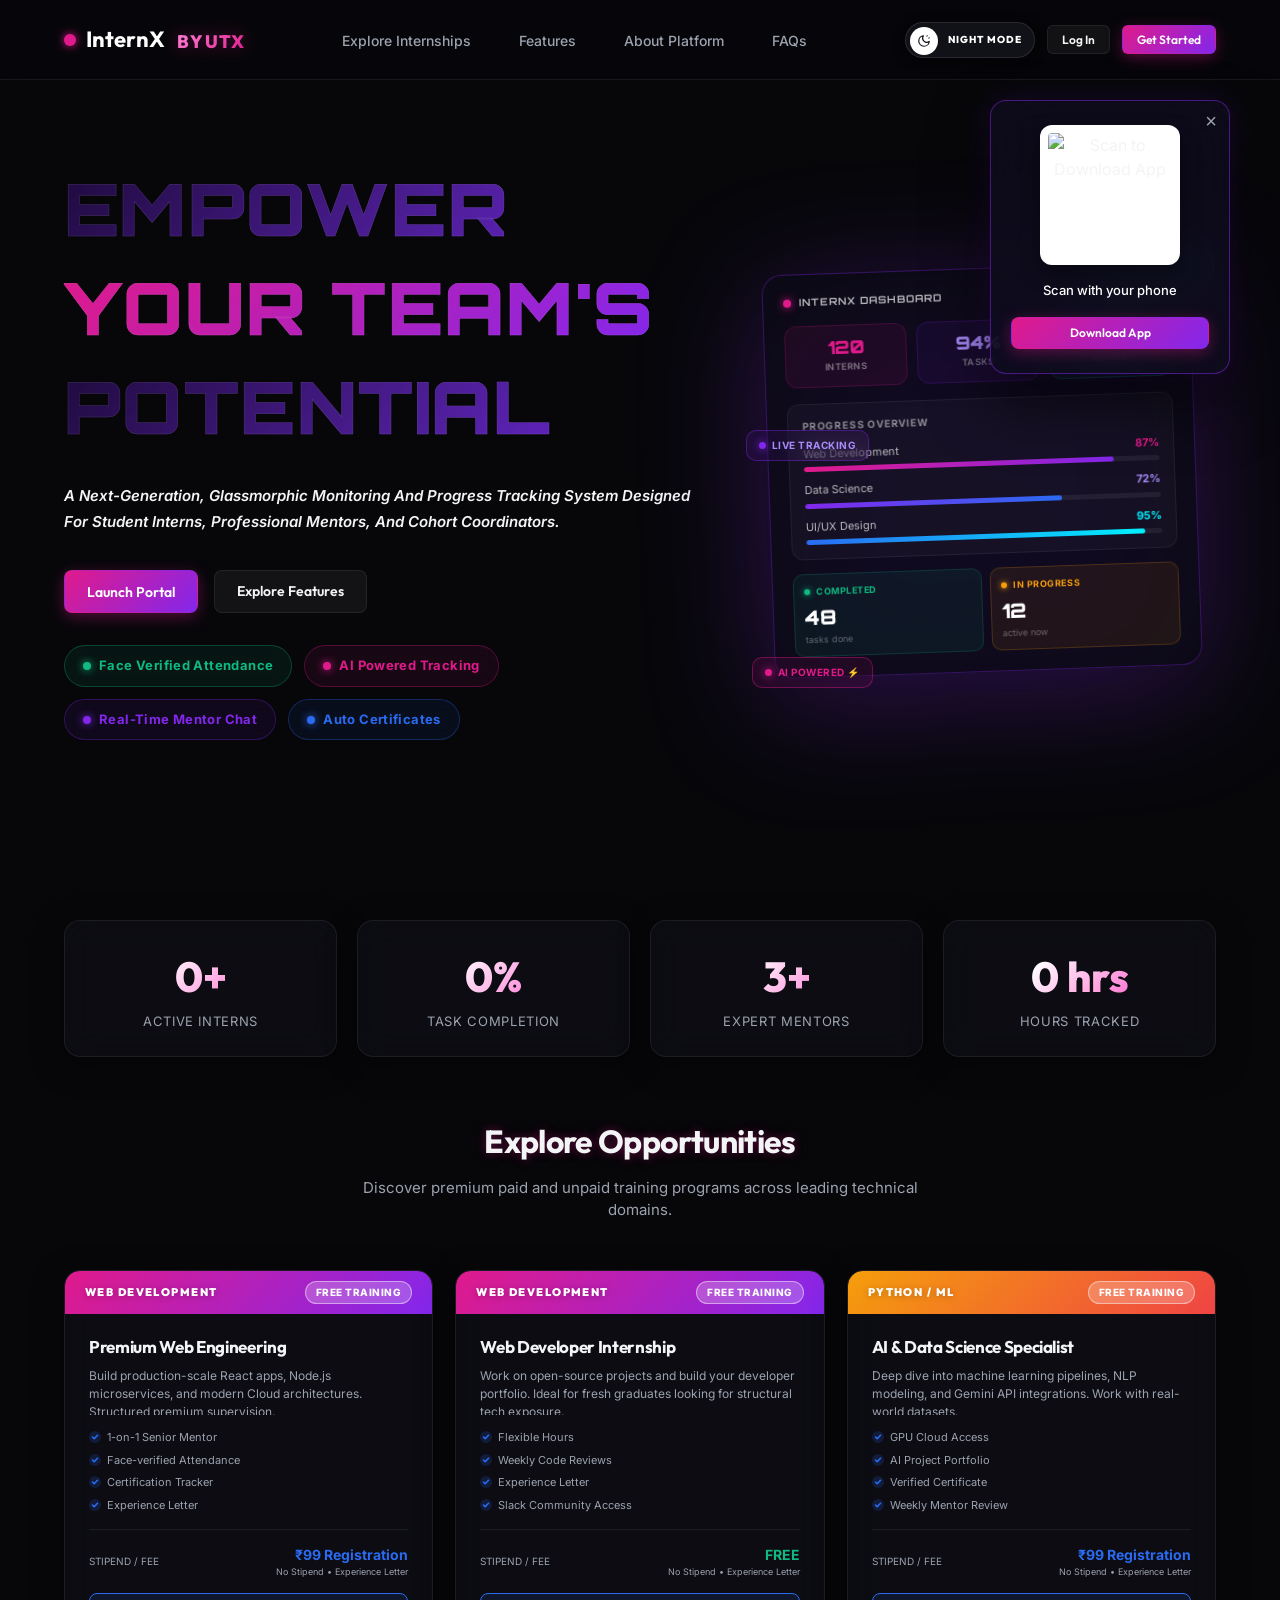
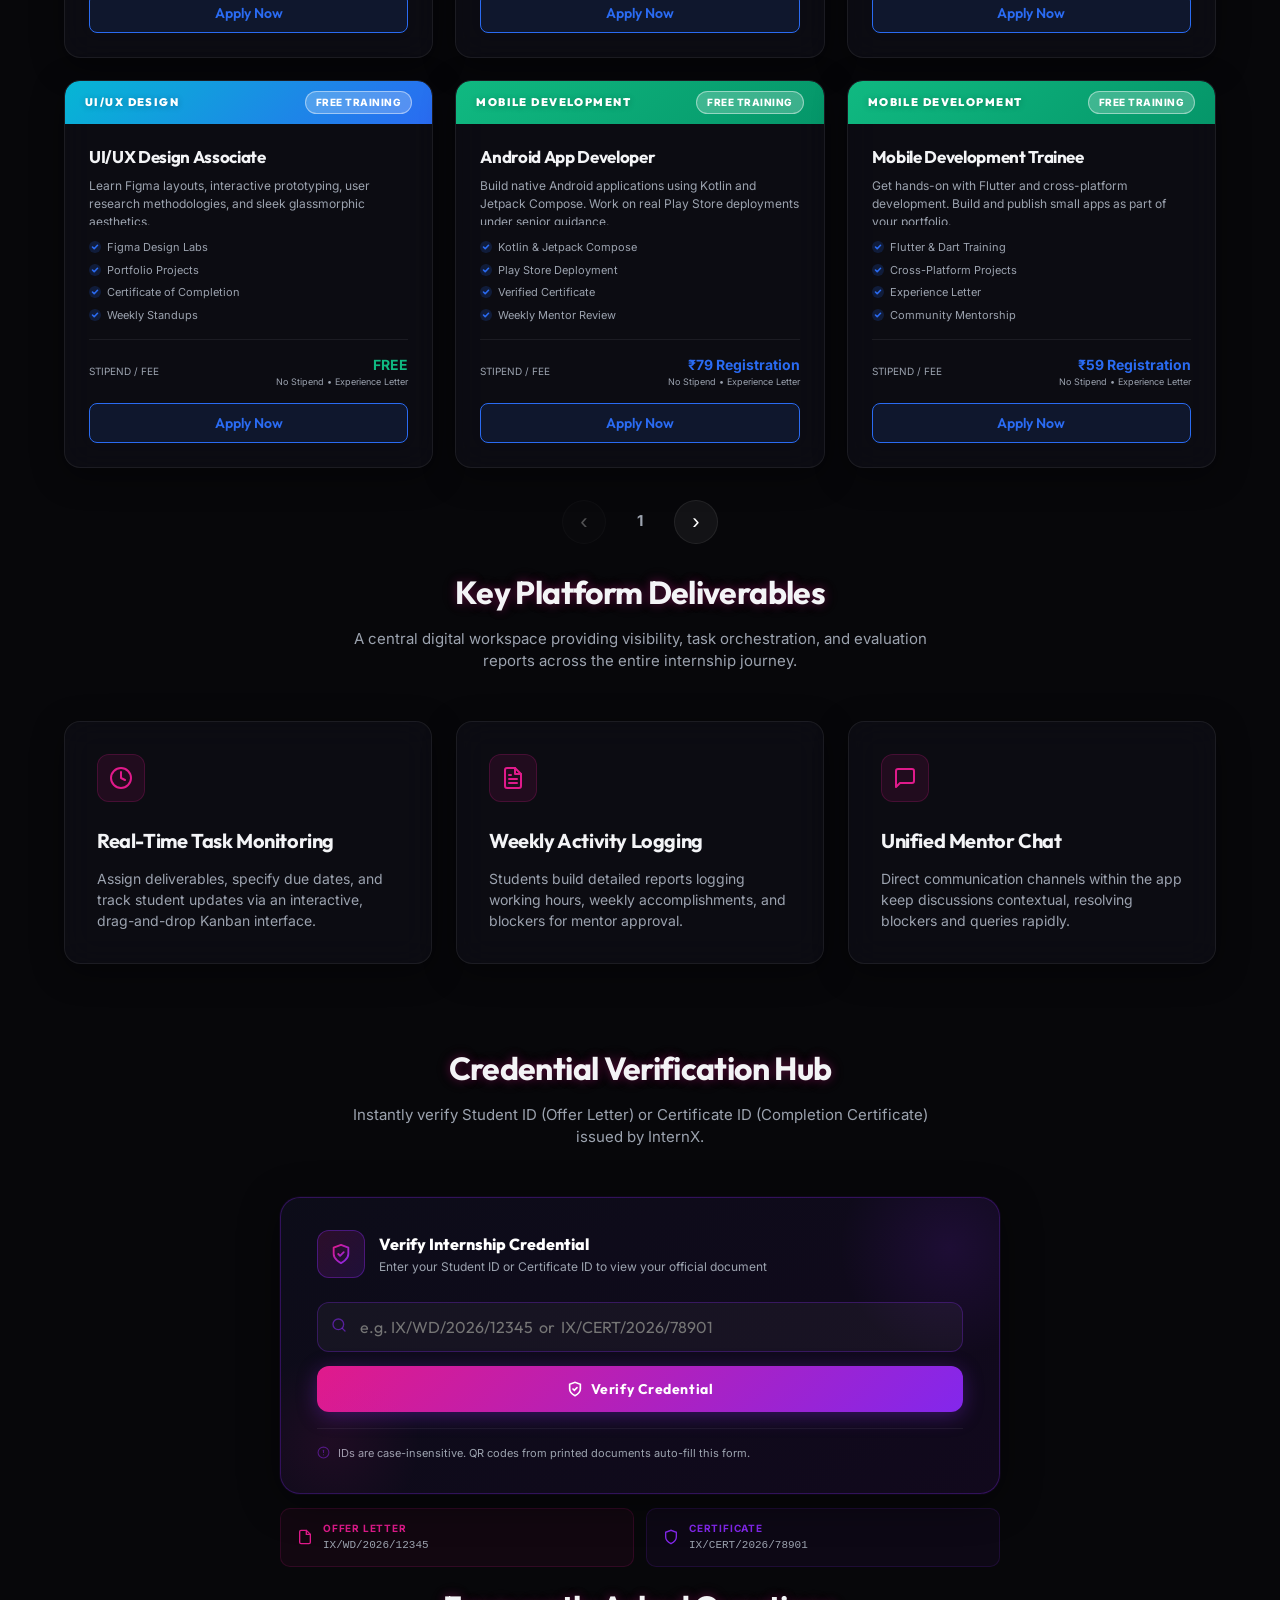
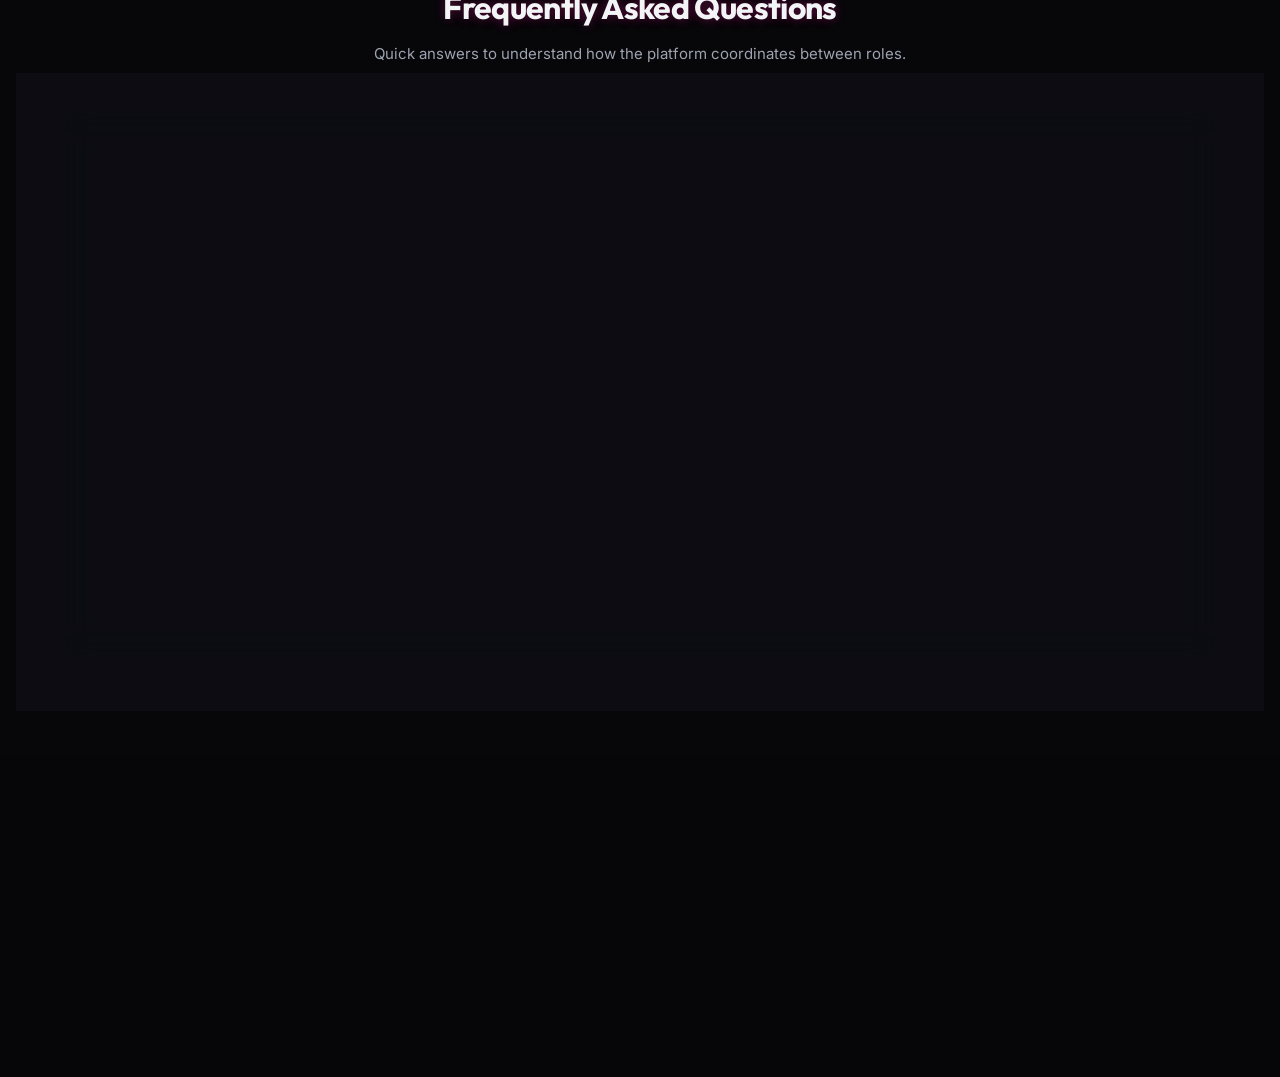
==== commit 94324884: "fix: remove duplicate checkmark and 'via Supabase' from OTP success toast" ====
--- a/index.html
+++ b/index.html
@@ -2,6 +2,7 @@
 <html lang="en">
 <head>
   <meta charset="UTF-8">
+  <meta name="google-site-verification" content="Brs_xLyDPMDBaTs8sGRsWG-NvauL-ht5XIrRExMr0cY" />
   <meta name="viewport" content="width=1200, user-scalable=yes">
   <title>InternX by UTX | Internship Monitoring & Progress Tracking System</title>
   <meta name="description" content="A premium glassmorphic portal for managing, tracking, and optimizing student internship progress.">
@@ -3892,7 +3893,7 @@
   <!-- Razorpay Checkout SDK -->
   <script src="https://checkout.razorpay.com/v1/checkout.js"></script>
   <script src="mockData.js?v=20.0"></script>
-  <script src="app.js?v=25.0" defer></script>
+  <script src="app.js?v=29.0" defer></script>
   <!-- Floating Runtime Error Debugger -->
   <div id="debug-error-console" style="position: fixed; bottom: 10px; left: 10px; background: rgba(239, 68, 68, 0.95); color: #fff; font-family: monospace; font-size: 11px; padding: 10px 14px; border-radius: 8px; max-width: 400px; max-height: 200px; overflow-y: auto; z-index: 10000; border: 1px solid #fff; box-shadow: 0 4px 15px rgba(0,0,0,0.5); display: none;">
     <strong>🚨 JS Runtime Error:</strong>
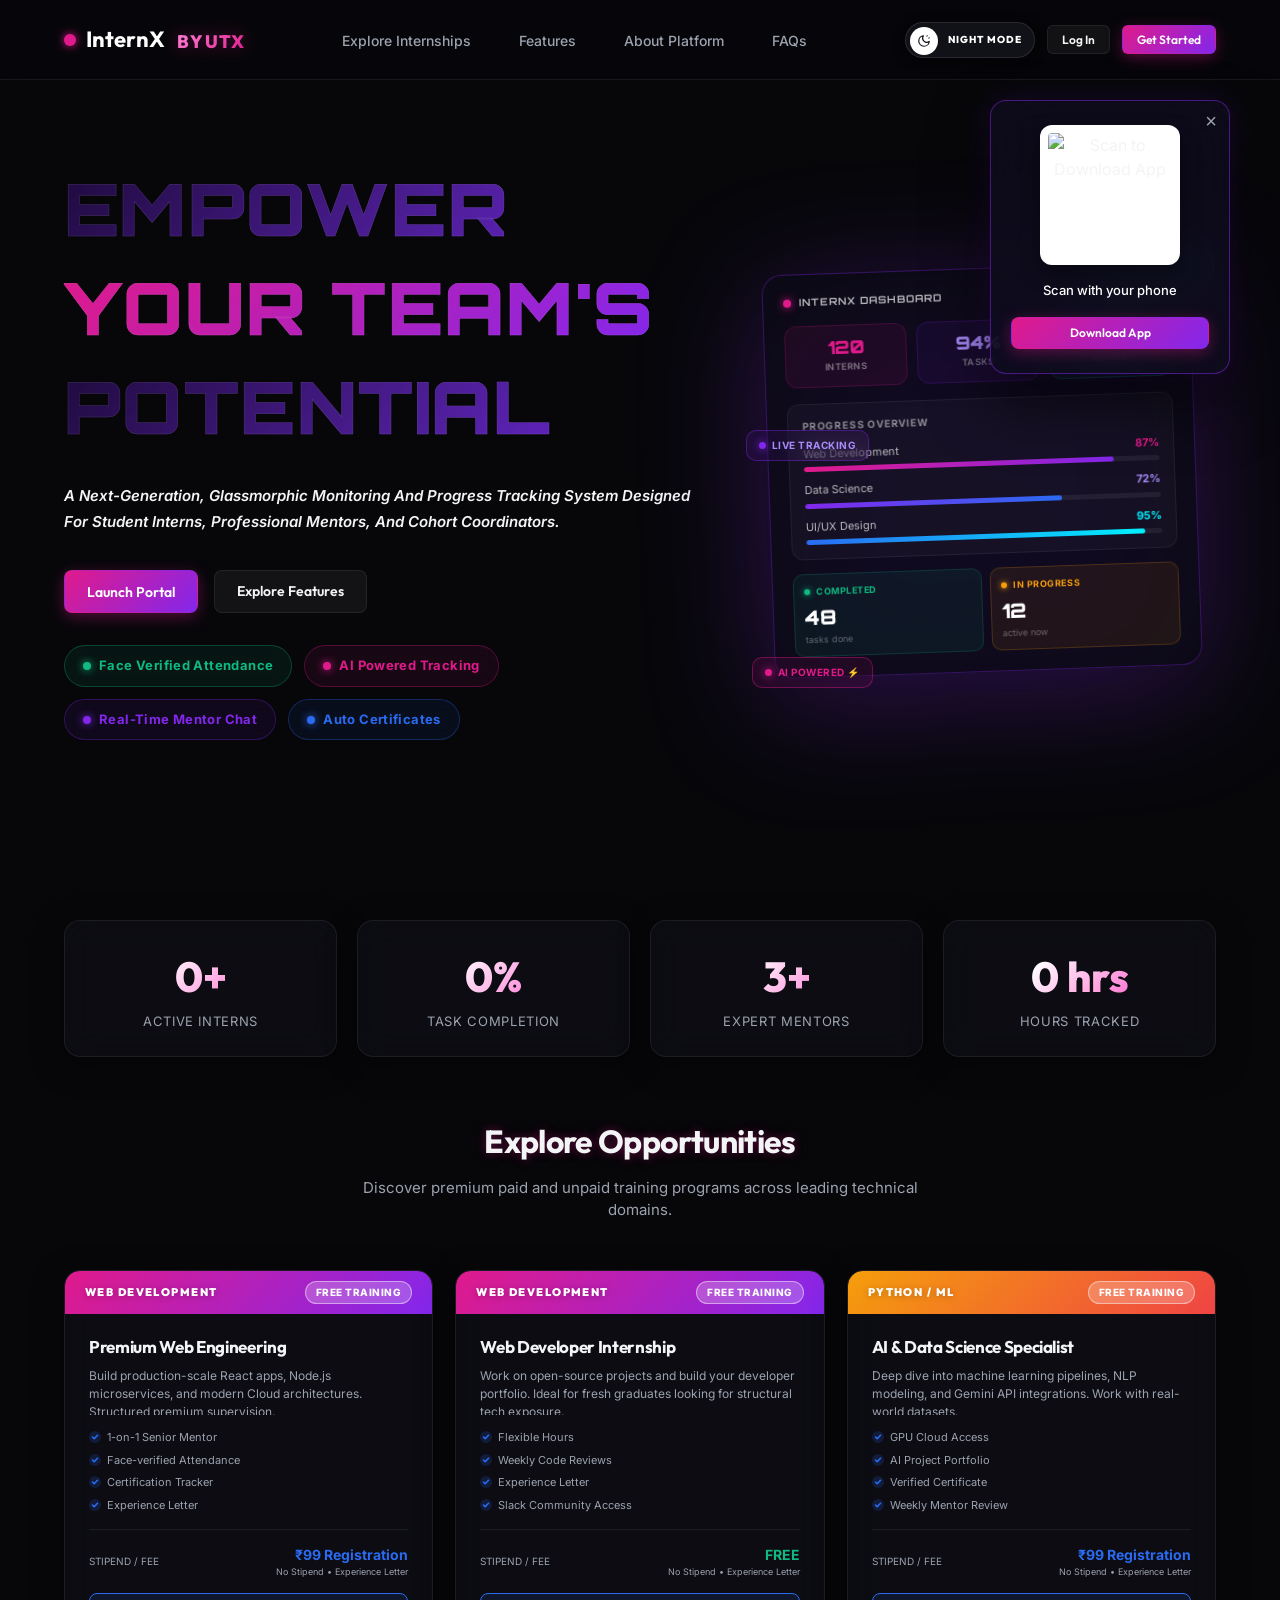
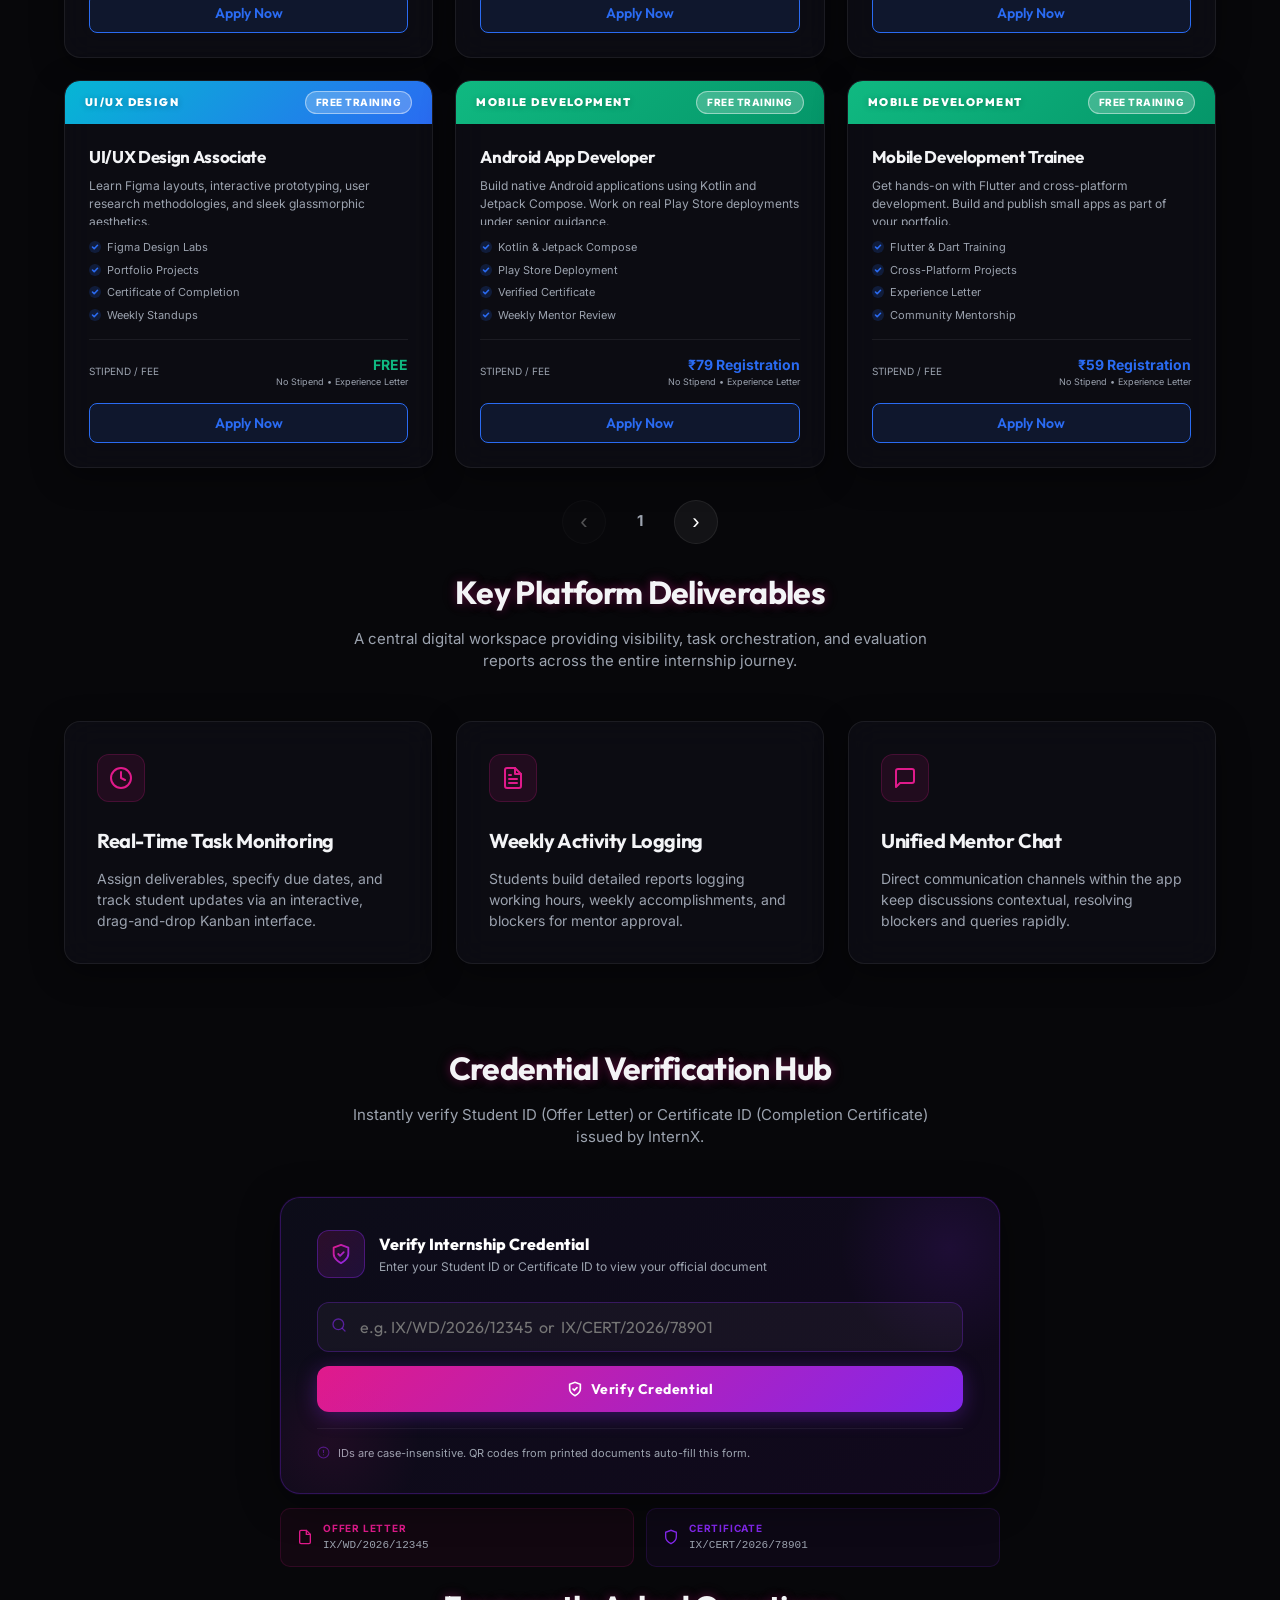
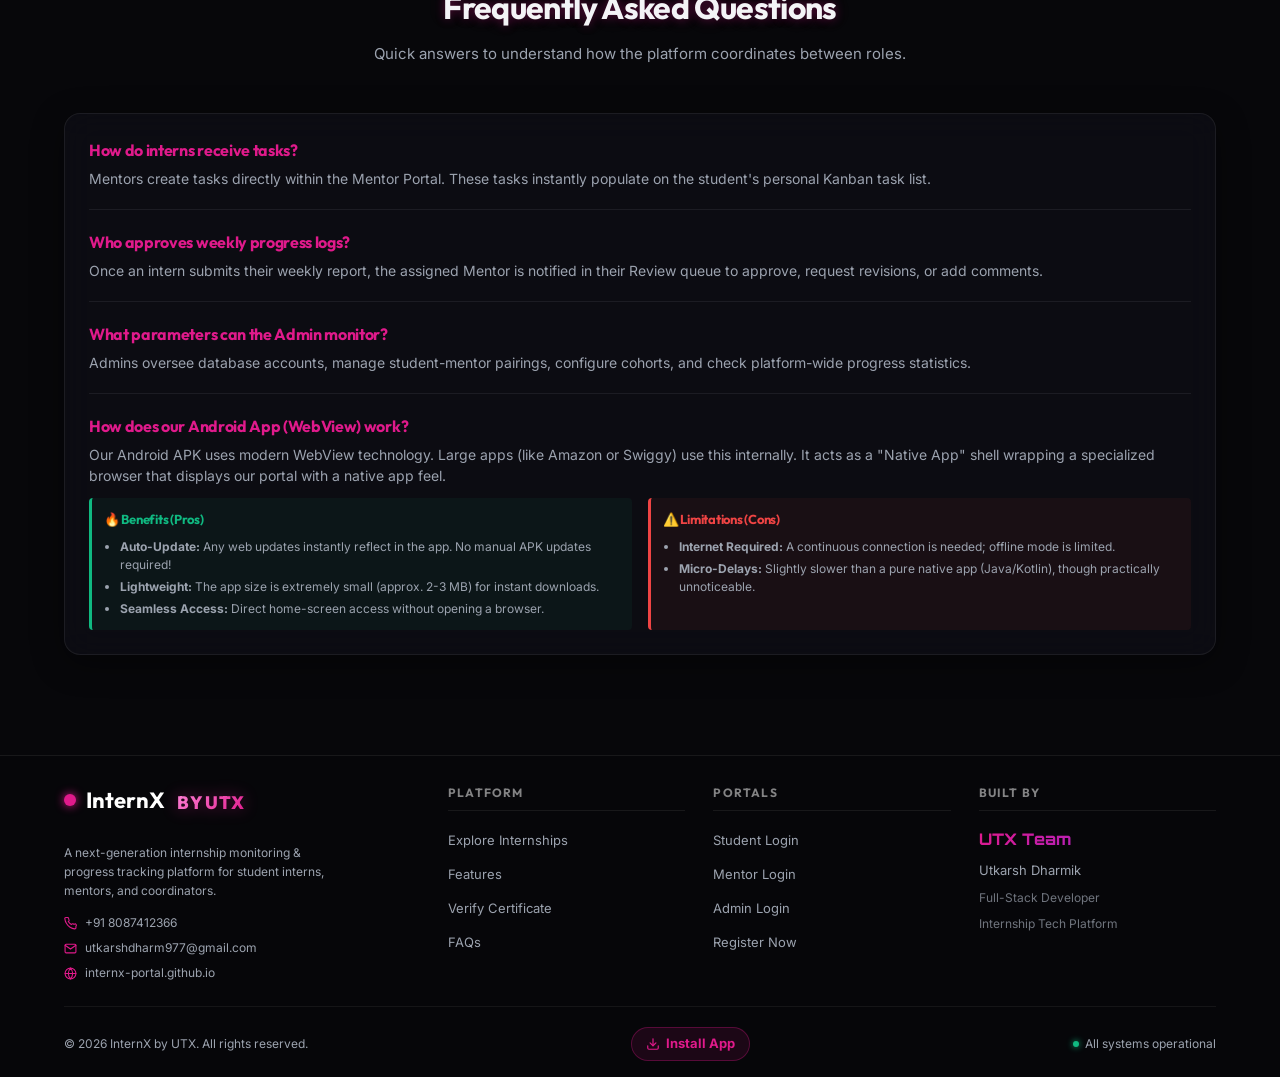
==== commit dd750019: "Bump cache version to v30.0 to fix ReferenceError" ====
--- a/index.html
+++ b/index.html
@@ -3893,7 +3893,7 @@
   <!-- Razorpay Checkout SDK -->
   <script src="https://checkout.razorpay.com/v1/checkout.js"></script>
   <script src="mockData.js?v=20.0"></script>
-  <script src="app.js?v=29.0" defer></script>
+  <script src="app.js?v=30.0" defer></script>
   <!-- Floating Runtime Error Debugger -->
   <div id="debug-error-console" style="position: fixed; bottom: 10px; left: 10px; background: rgba(239, 68, 68, 0.95); color: #fff; font-family: monospace; font-size: 11px; padding: 10px 14px; border-radius: 8px; max-width: 400px; max-height: 200px; overflow-y: auto; z-index: 10000; border: 1px solid #fff; box-shadow: 0 4px 15px rgba(0,0,0,0.5); display: none;">
     <strong>🚨 JS Runtime Error:</strong>
